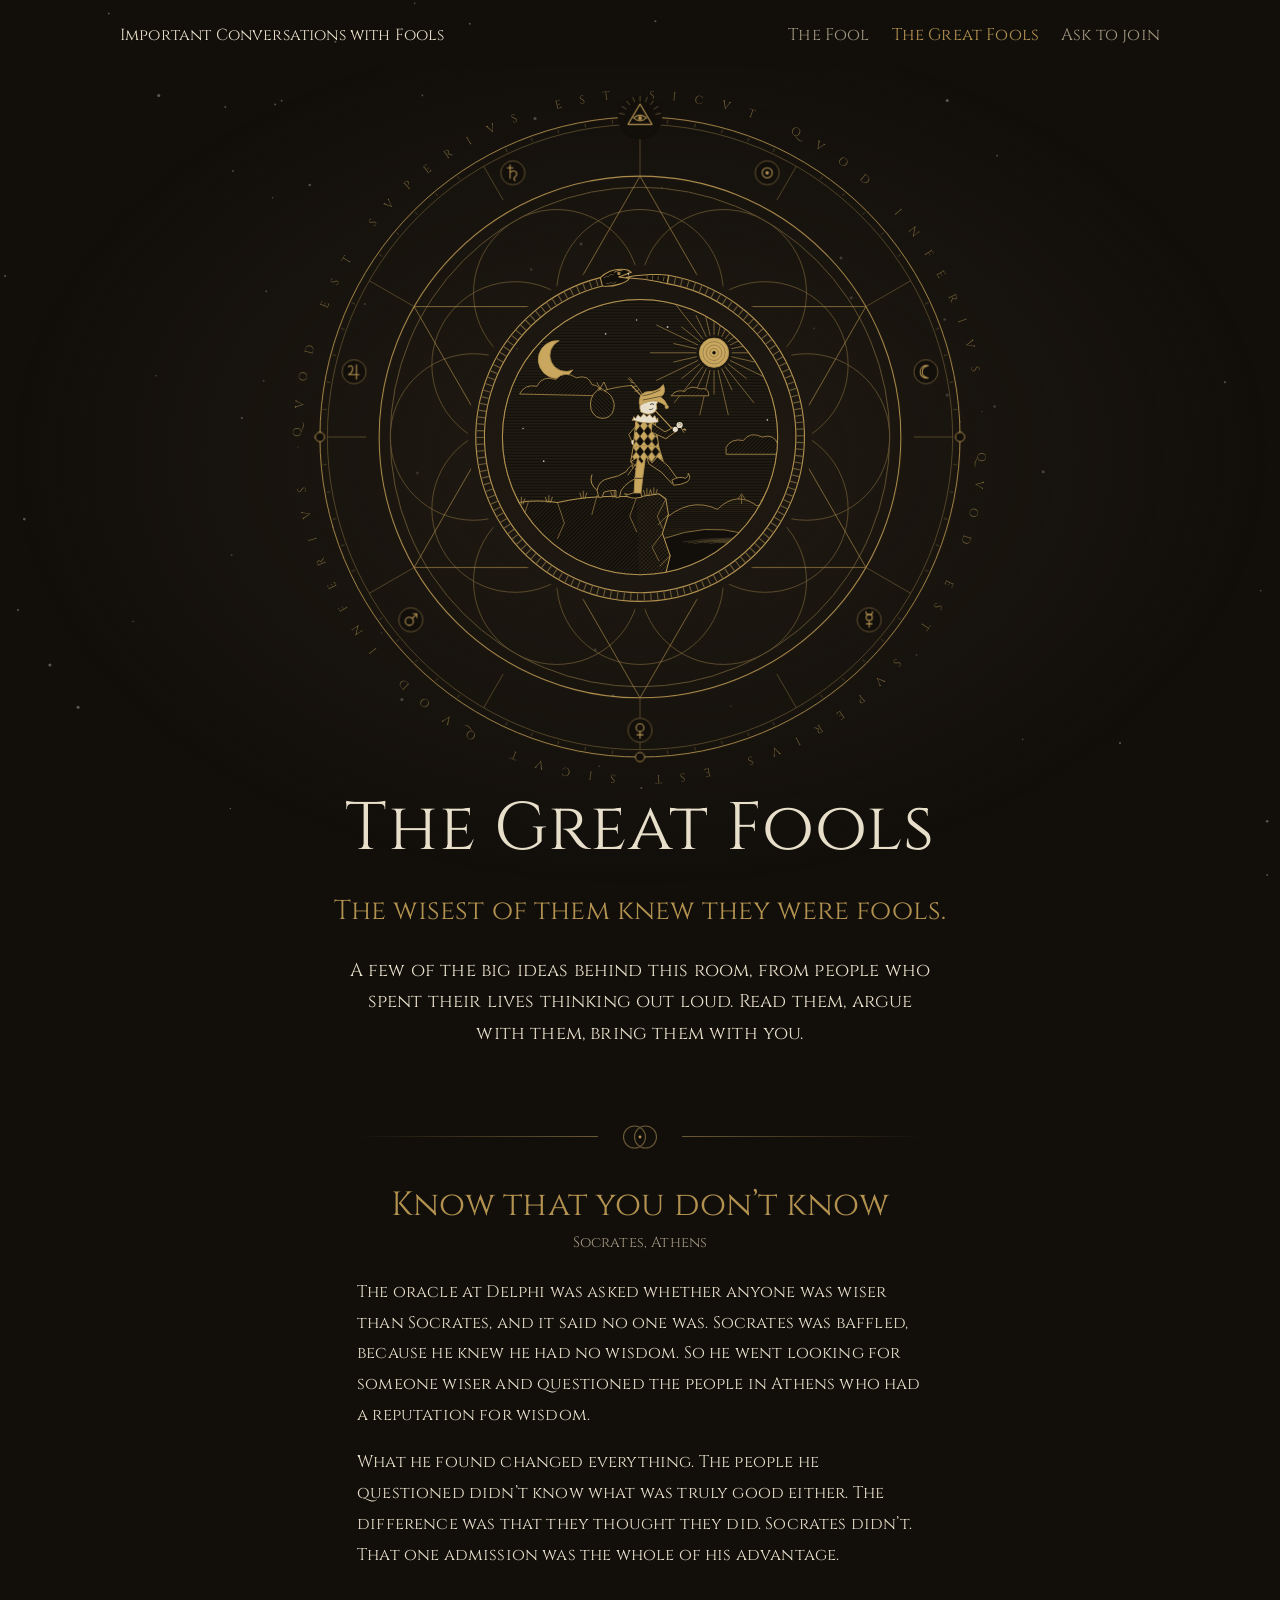
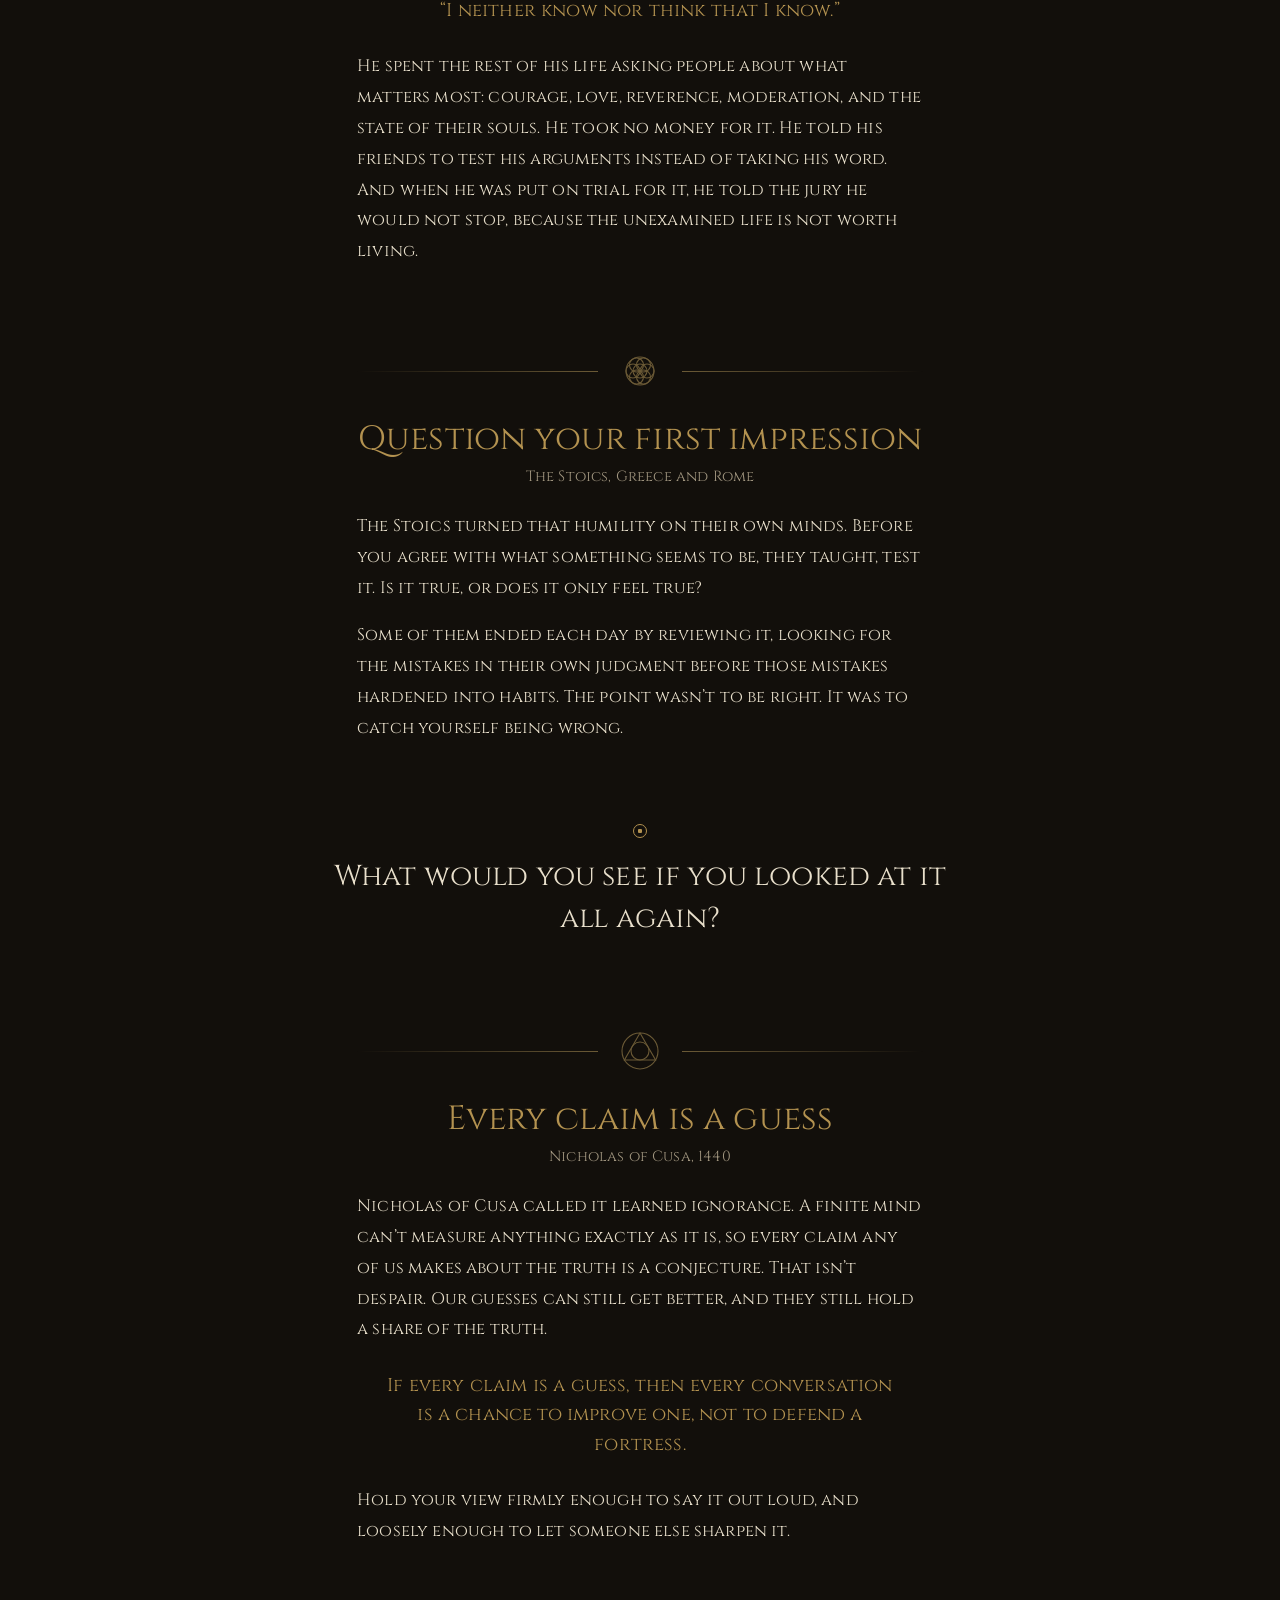
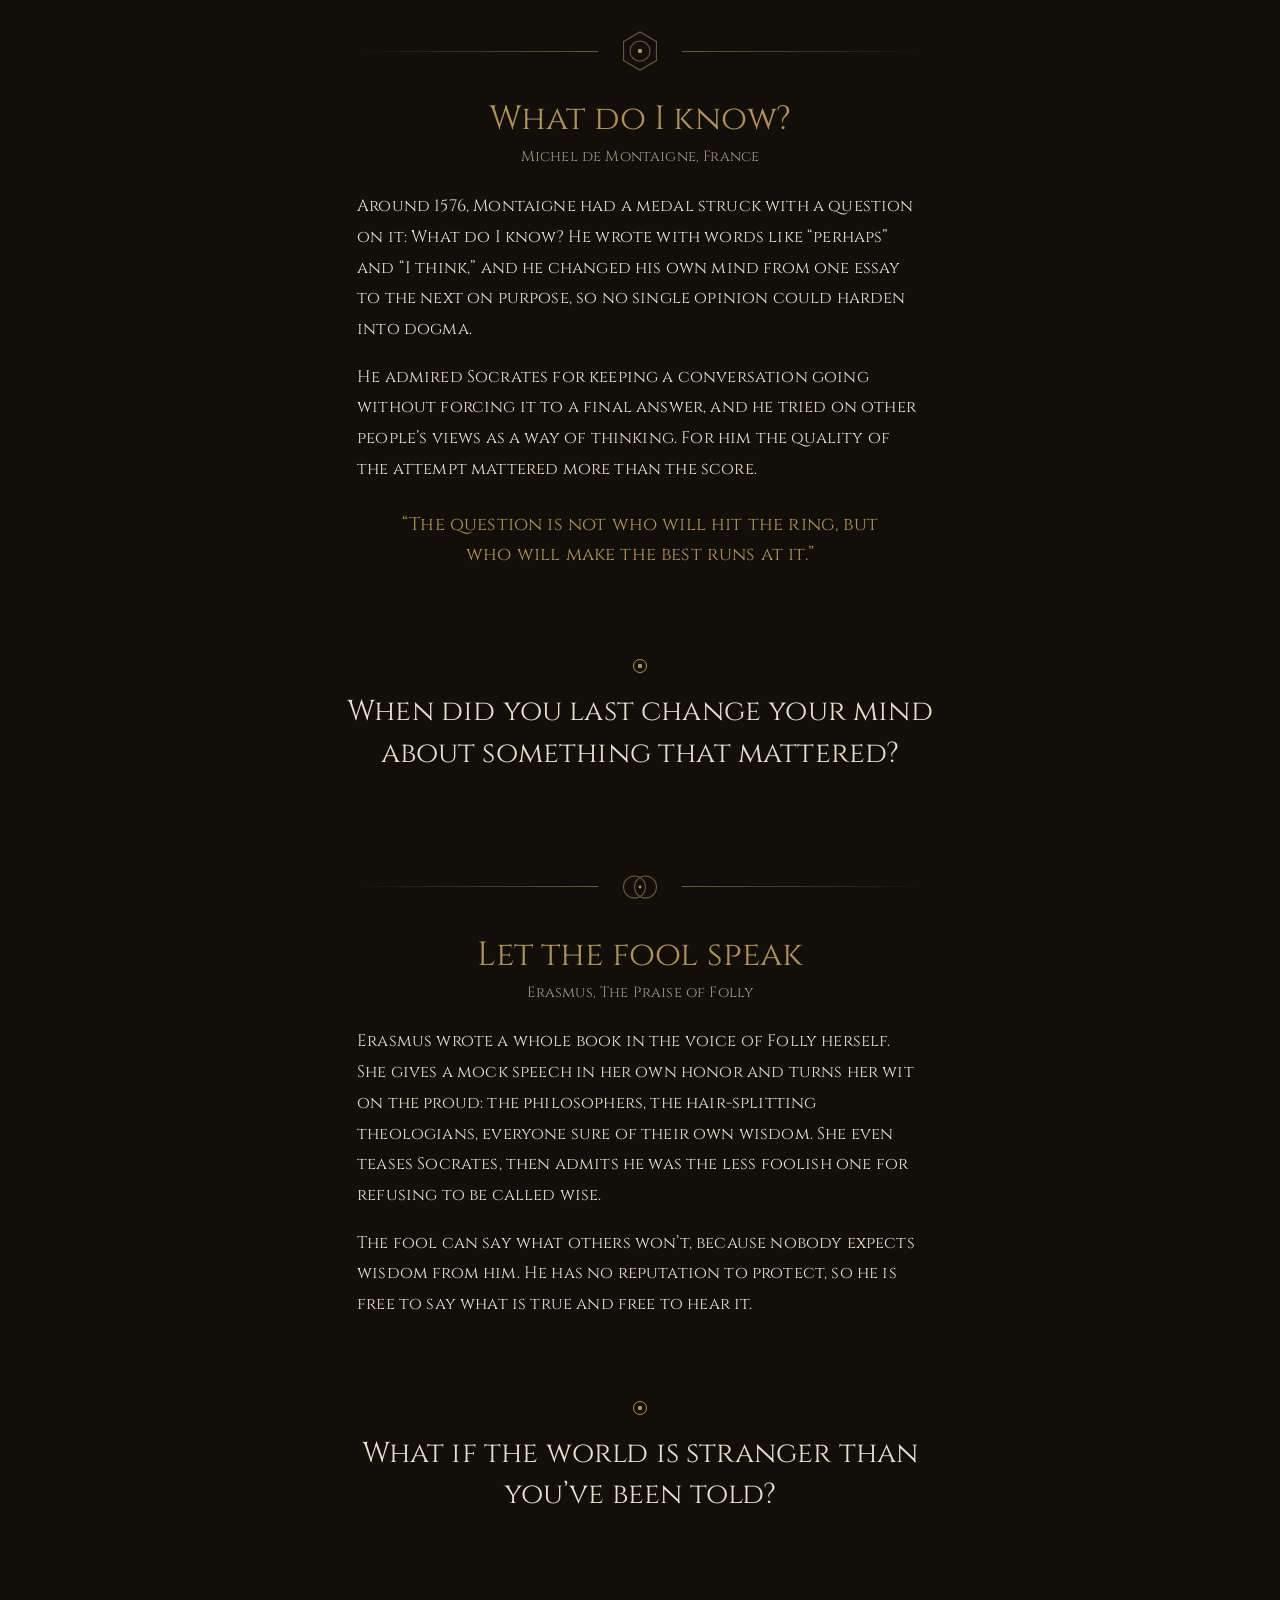
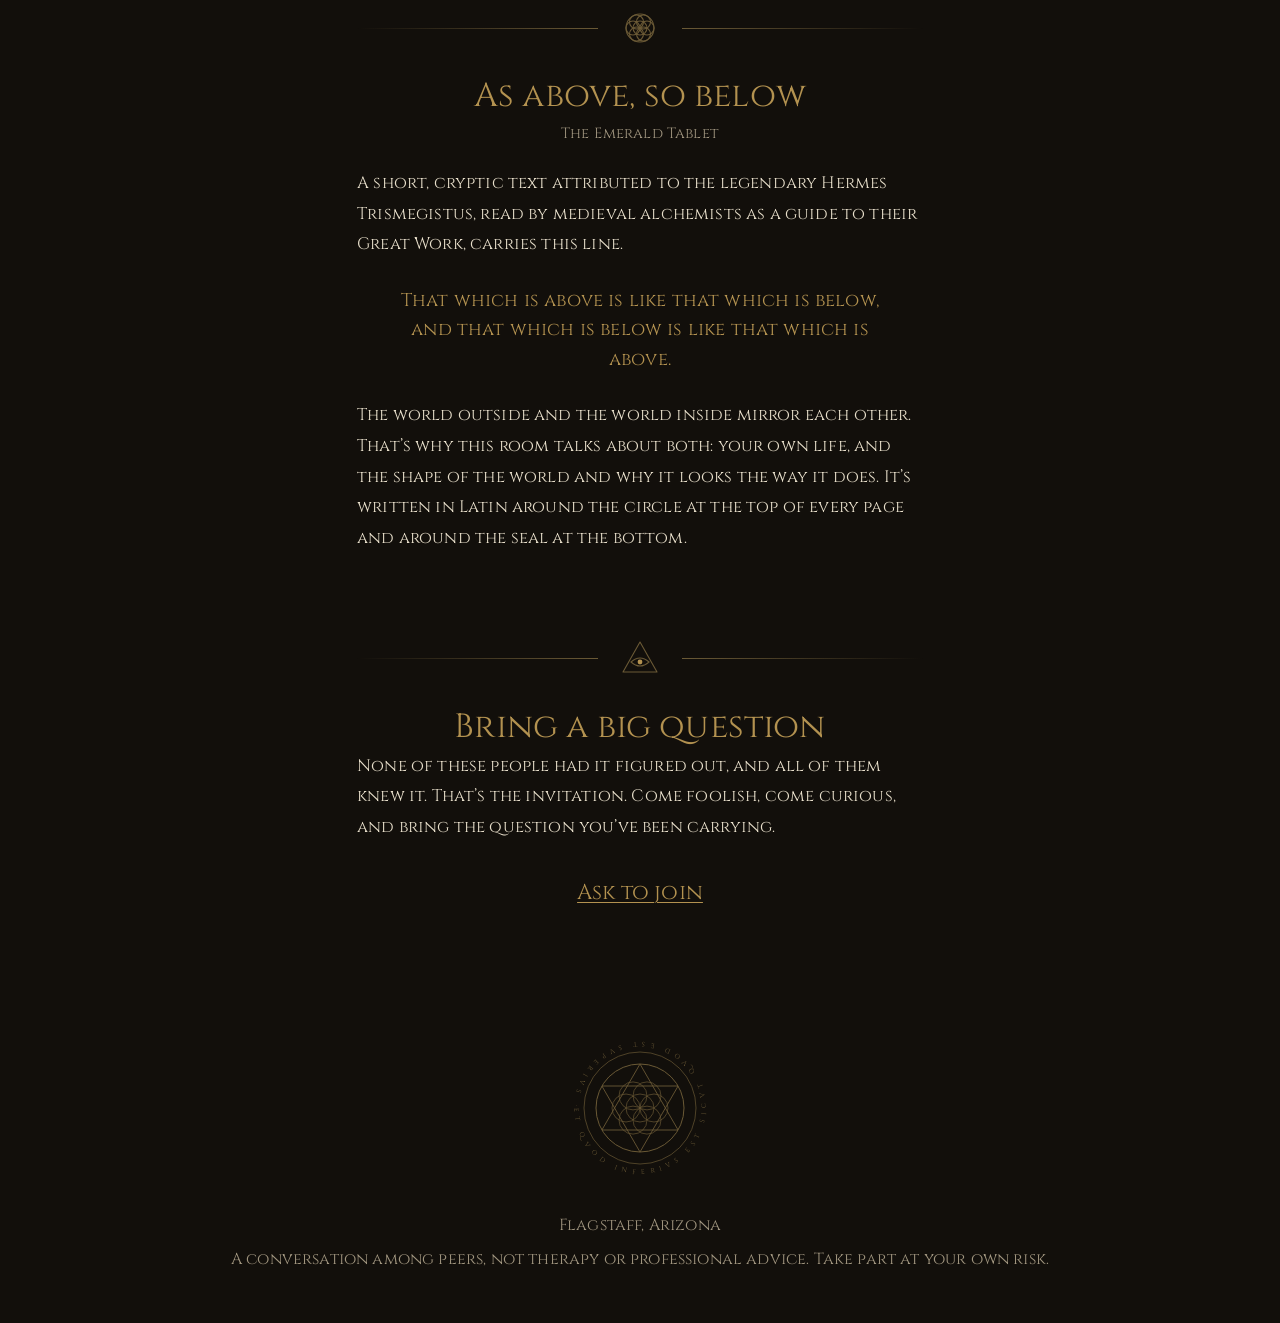
==== great-fools.html @ 3ac061b6 "Turn the ouroboros head-first and redraw the head The serpent rotates clockwise but was drawn with i" ====
<!doctype html>
<html lang="en">
<head>
<meta charset="utf-8">
<meta name="viewport" content="width=device-width, initial-scale=1">
<title>The Great Fools | Important Conversations with Fools</title>
<meta name="description" content="Big ideas from the great fools of history: Socrates, the Stoics, Nicholas of Cusa, Montaigne, Erasmus and the Emerald Tablet.">
<link rel="icon" href="data:image/svg+xml,%3Csvg xmlns='http://www.w3.org/2000/svg' viewBox='0 0 32 32'%3E%3Crect width='32' height='32' fill='%23120F0B'/%3E%3Ccircle cx='16' cy='16' r='11' fill='none' stroke='%23B39250' stroke-width='2'/%3E%3Ccircle cx='16' cy='16' r='2.6' fill='%23B39250'/%3E%3C/svg%3E">

<style>
@font-face{font-family:Cinzel;src:url(fonts/cinzel-400.woff2) format("woff2");font-weight:400;font-display:swap}
@font-face{font-family:Cinzel;src:url(fonts/cinzel-600.woff2) format("woff2");font-weight:600;font-display:swap}
@font-face{font-family:Cinzel;src:url(fonts/cinzel-700.woff2) format("woff2");font-weight:700;font-display:swap}
:root{--ink:#120F0B;--ink-2:#1B1712;--gold:#B39250;--gold-dim:#6B5A36;--bone:#E8DFCB;--ash:#A0957F}
*{box-sizing:border-box}
html{background:var(--ink)}
body{margin:0;background:var(--ink);color:var(--bone);font-family:Cinzel,Georgia,serif;font-size:1.04rem;line-height:1.85;letter-spacing:.01em}
.sky{position:fixed;inset:0;width:100%;height:100%;z-index:0;pointer-events:none}
.site,main,footer{position:relative;z-index:1}
a{color:var(--gold);text-underline-offset:3px;text-decoration-thickness:1px}
a:hover{color:var(--bone)}
:focus-visible{outline:2px solid var(--gold);outline-offset:3px}
.wrap{max-width:1080px;margin:0 auto;padding:0 20px}
.site .wrap{display:flex;justify-content:space-between;align-items:baseline;flex-wrap:wrap;gap:6px 24px;padding-top:20px;padding-bottom:16px}
.brand{font-family:Cinzel,Georgia,serif;font-size:1rem;color:var(--bone);text-decoration:none}
nav{display:flex;flex-wrap:wrap;gap:4px 22px}
nav a{white-space:nowrap;margin-left:0;color:var(--ash);text-decoration:none;font-size:1.05rem}
nav a:first-child{margin-left:0}
.mail{text-align:center;margin:1.2em 0}
.muse{font-size:clamp(1.25rem,3.2vw,1.8rem);line-height:1.45;color:var(--bone);text-align:center;max-width:22em;margin:24px auto 64px;padding:0 8px}
.muse::before{content:"";display:block;width:12px;height:12px;margin:0 auto 18px;border:1px solid var(--gold);border-radius:50%;background:radial-gradient(circle,var(--gold) 0 2px,transparent 2.5px)}
section .muse{margin:8px auto 28px;font-size:clamp(1.15rem,2.8vw,1.5rem)}
.mail-link{font-size:clamp(1.2rem,3.4vw,1.6rem);color:var(--gold);word-break:break-all}
.note{color:var(--ash);font-size:.95rem;text-align:center}
.idea h2{margin-bottom:.15em}
.idea .who{text-align:center;color:var(--ash);font-size:.92rem;margin:0 0 1.4em}
.big{font-size:1.15rem;color:var(--gold);text-align:center;margin:1.4em auto;max-width:28em;line-height:1.6}
nav a:hover,nav a[aria-current]{color:var(--gold)}
h1,h2{font-family:Cinzel,Georgia,serif;font-weight:400;margin:0}
h1{font-size:clamp(2.1rem,5.4vw,4.2rem);line-height:1.08;letter-spacing:.01em;margin:0 auto .3em;max-width:13em}
.motto{font-size:clamp(1.25rem,2.6vw,1.7rem);color:var(--gold);margin:0 auto .7em}
h2{font-size:clamp(1.5rem,3.4vw,2.1rem);line-height:1.1;color:var(--gold);margin-bottom:.7em;text-align:center}
p{margin:0 0 1em}
.hero{text-align:center;padding:0 0 40px;background:radial-gradient(ellipse 70% 60% at 50% 38%,#211b13 0,rgba(18,15,11,0) 70%)}
.geo{display:block;width:min(100%,740px);height:auto;margin:0 auto -14px}
.lede{font-size:1.15rem;line-height:1.7;max-width:32em;margin:0 auto}
.geo .g{stroke-dasharray:1;stroke-dashoffset:1;animation:draw 1.8s cubic-bezier(.3,.1,.2,1) var(--d,0s) forwards}
.geo .seal,.geo .late{opacity:0;animation:appear 1.4s ease-out 1.7s forwards}
@keyframes draw{to{stroke-dashoffset:0}}
@keyframes appear{to{opacity:1}}
@keyframes spin{to{transform:rotate(360deg)}}
@keyframes tw{0%{opacity:.15}100%{opacity:.9}}
@keyframes breathe{0%,100%{opacity:.55}50%{opacity:1}}
.spin,.spin-r,.spin-t{transform-box:view-box;transform-origin:400px 400px}
.spin{animation:spin 240s linear infinite}
.spin-r{animation:spin 180s linear infinite reverse}
.spin-t{animation:spin 420s linear infinite reverse}
.upright{transform-box:fill-box;transform-origin:center;animation:spin 240s linear infinite reverse}
.serpent{transform-box:view-box;transform-origin:200px 200px;animation:spin 110s linear infinite}
.rays{transform-box:view-box;transform-origin:278px 108px;animation:spin 60s linear infinite}
.tw{animation:tw var(--t,5s) ease-in-out var(--d,0s) infinite alternate}
.eye{animation:breathe 7s ease-in-out infinite}
.inscr{font-family:Cinzel,Georgia,serif;letter-spacing:.08em}
.col{max-width:34em;margin:0 auto}
section.part{padding:24px 0 40px}
.mark{display:flex;align-items:center;gap:18px;margin:0 0 26px;color:var(--gold-dim)}
.mark::before{content:"";flex:1;height:1px;background:linear-gradient(90deg,rgba(107,90,54,0),var(--gold-dim))}
.mark::after{content:"";flex:1;height:1px;background:linear-gradient(90deg,var(--gold-dim),rgba(107,90,54,0))}
.mark svg{width:48px;height:48px;flex:none;animation:spin 90s linear infinite}
.mark.r svg{animation-direction:reverse}
.mark.still svg{animation:none}
.facts{margin:0;padding:0;list-style:none}
.facts li{padding:14px 0;border-top:1px solid var(--ink-2)}
.facts li:first-child{border-top:0;padding-top:0}
form{display:grid;gap:22px;margin-top:8px}
label{display:block;color:var(--ash);font-size:1.05rem;margin-bottom:6px}
input,textarea{width:100%;background:var(--ink-2);color:var(--bone);border:1px solid var(--gold-dim);border-radius:2px;padding:12px 14px;font:inherit;font-size:1.1rem}
input:focus,textarea:focus{border-color:var(--gold)}
textarea{min-height:170px;resize:vertical}
button{justify-self:start;background:var(--gold);color:var(--ink);border:0;border-radius:2px;padding:13px 28px;font-family:Cinzel,Georgia,serif;font-size:1.1rem;font-weight:600;cursor:pointer}
button:hover{background:var(--bone)}
button[disabled]{opacity:.6;cursor:wait}
.status{min-height:1.6em;color:var(--ash);margin:0}
.status.ok{color:var(--gold)}
.hp{position:absolute;left:-9999px}
.cta{font-family:Cinzel,Georgia,serif;font-size:1.35rem;text-align:center;margin-top:1.4em}
footer{margin-top:40px;color:var(--ash);font-size:1rem;text-align:center}
footer .below{display:block;width:170px;height:170px;margin:0 auto 18px;color:var(--gold-dim)}
footer .below .spin-t,footer .below .spin{transform-origin:85px 85px}
footer .wrap{padding-top:8px;padding-bottom:44px}
footer p{margin:0 0 .3em}
@media (max-width:640px){nav{gap:2px 16px}.lede{font-size:1.05rem}body{font-size:.98rem}}
@media (prefers-reduced-motion:reduce){
  .geo .g{animation:none;stroke-dashoffset:0}
  .geo .seal,.geo .late{animation:none;opacity:1}
  .spin,.spin-r,.spin-t,.upright,.serpent,.rays,.tw,.eye,.mark svg{animation:none}
}
</style>
</head>
<body>
<svg class="sky" viewBox="0 0 1000 1000" preserveAspectRatio="xMidYMid slice" aria-hidden="true"><g fill="#E8DFCB" opacity=".35"><circle class="tw" style="--d:0.4s;--t:5.7s" cx="324" cy="151" r="0.6"/><circle class="tw" style="--d:1.3s;--t:3.4s" cx="366" cy="58" r="1.2"/><circle class="tw" style="--d:2.5s;--t:7.1s" cx="418" cy="241" r="1.2"/><circle class="tw" style="--d:5.7s;--t:5.9s" cx="124" cy="223" r="1.2"/><circle class="tw" style="--d:3.3s;--t:3.7s" cx="397" cy="976" r="0.6"/><circle class="tw" style="--d:1.9s;--t:7.1s" cx="419" cy="541" r="1.2"/><circle class="tw" style="--d:2.2s;--t:5.7s" cx="181" cy="582" r="0.7"/><circle class="tw" style="--d:3.0s;--t:5.7s" cx="63" cy="60" r="0.7"/><circle class="tw" style="--d:2.2s;--t:4.2s" cx="777" cy="466" r="1"/><circle class="tw" style="--d:3.4s;--t:5.6s" cx="180" cy="780" r="0.6"/><circle class="tw" style="--d:3.7s;--t:3.4s" cx="875" cy="729" r="0.8"/><circle class="tw" style="--d:0.9s;--t:5.4s" cx="512" cy="165" r="0.8"/><circle class="tw" style="--d:3.4s;--t:7.4s" cx="39" cy="668" r="1.2"/><circle class="tw" style="--d:3.0s;--t:7.0s" cx="314" cy="695" r="1.2"/><circle class="tw" style="--d:2.8s;--t:6.3s" cx="69" cy="94" r="0.8"/><circle class="tw" style="--d:6.0s;--t:7.1s" cx="61" cy="701" r="1.2"/><circle class="tw" style="--d:0.1s;--t:5.3s" cx="285" cy="386" r="0.8"/><circle class="tw" style="--d:1.3s;--t:4.4s" cx="168" cy="117" r="0.6"/><circle class="tw" style="--d:0.5s;--t:5.2s" cx="738" cy="398" r="1"/><circle class="tw" style="--d:5.2s;--t:4.4s" cx="549" cy="883" r="1"/><circle class="tw" style="--d:5.7s;--t:3.8s" cx="415" cy="359" r="1"/><circle class="tw" style="--d:0.1s;--t:7.2s" cx="176" cy="232" r="0.7"/><circle class="tw" style="--d:2.5s;--t:4.8s" cx="182" cy="282" r="0.7"/><circle class="tw" style="--d:5.7s;--t:6.3s" cx="566" cy="953" r="1.2"/><circle class="tw" style="--d:2.4s;--t:5.0s" cx="740" cy="457" r="1.2"/><circle class="tw" style="--d:1.1s;--t:7.9s" cx="104" cy="634" r="0.6"/><circle class="tw" style="--d:0.3s;--t:3.0s" cx="441" cy="110" r="1.2"/><circle class="tw" style="--d:3.7s;--t:3.4s" cx="151" cy="101" r="0.8"/><circle class="tw" style="--d:5.7s;--t:6.0s" cx="208" cy="376" r="0.8"/><circle class="tw" style="--d:6.0s;--t:5.3s" cx="474" cy="115" r="1"/><circle class="tw" style="--d:4.5s;--t:6.7s" cx="484" cy="86" r="0.6"/><circle class="tw" style="--d:0.1s;--t:7.8s" cx="479" cy="692" r="1.2"/><circle class="tw" style="--d:5.5s;--t:6.8s" cx="528" cy="147" r="1.2"/><circle class="tw" style="--d:4.2s;--t:4.3s" cx="298" cy="643" r="0.6"/><circle class="tw" style="--d:3.2s;--t:6.9s" cx="367" cy="167" r="0.7"/><circle class="tw" style="--d:4.8s;--t:7.1s" cx="330" cy="223" r="0.7"/><circle class="tw" style="--d:3.0s;--t:6.7s" cx="740" cy="227" r="1.2"/><circle class="tw" style="--d:1.6s;--t:6.5s" cx="990" cy="790" r="1"/><circle class="tw" style="--d:5.7s;--t:4.8s" cx="957" cy="447" r="0.8"/><circle class="tw" style="--d:2.0s;--t:5.4s" cx="220" cy="227" r="0.7"/><circle class="tw" style="--d:2.9s;--t:6.3s" cx="985" cy="610" r="0.6"/><circle class="tw" style="--d:5.5s;--t:6.9s" cx="800" cy="85" r="0.6"/><circle class="tw" style="--d:2.6s;--t:6.2s" cx="750" cy="478" r="0.7"/><circle class="tw" style="--d:2.8s;--t:6.7s" cx="87" cy="946" r="1"/><circle class="tw" style="--d:0.2s;--t:6.0s" cx="85" cy="159" r="0.7"/><circle class="tw" style="--d:5.0s;--t:7.9s" cx="465" cy="656" r="1.2"/><circle class="tw" style="--d:3.3s;--t:3.1s" cx="657" cy="350" r="1.2"/><circle class="tw" style="--d:3.2s;--t:7.7s" cx="799" cy="726" r="0.6"/><circle class="tw" style="--d:0.2s;--t:4.1s" cx="434" cy="872" r="0.7"/><circle class="tw" style="--d:1.6s;--t:5.1s" cx="501" cy="764" r="0.8"/><circle class="tw" style="--d:5.4s;--t:6.3s" cx="131" cy="910" r="0.8"/><circle class="tw" style="--d:0.8s;--t:3.8s" cx="815" cy="517" r="1.2"/><circle class="tw" style="--d:3.7s;--t:6.9s" cx="511" cy="873" r="0.7"/><circle class="tw" style="--d:4.4s;--t:5.8s" cx="150" cy="142" r="1.2"/><circle class="tw" style="--d:2.9s;--t:6.9s" cx="326" cy="518" r="1.2"/><circle class="tw" style="--d:1.7s;--t:6.9s" cx="883" cy="57" r="0.7"/><circle class="tw" style="--d:2.7s;--t:6.1s" cx="508" cy="562" r="0.6"/><circle class="tw" style="--d:2.7s;--t:5.7s" cx="506" cy="512" r="0.8"/><circle class="tw" style="--d:5.3s;--t:7.7s" cx="478" cy="942" r="1.2"/><circle class="tw" style="--d:5.0s;--t:3.7s" cx="260" cy="560" r="0.7"/><circle class="tw" style="--d:4.0s;--t:5.1s" cx="122" cy="442" r="0.6"/><circle class="tw" style="--d:5.4s;--t:3.8s" cx="213" cy="303" r="0.6"/><circle class="tw" style="--d:1.5s;--t:3.7s" cx="716" cy="660" r="0.7"/><circle class="tw" style="--d:2.4s;--t:5.4s" cx="468" cy="747" r="0.6"/><circle class="tw" style="--d:4.2s;--t:8.0s" cx="990" cy="832" r="0.7"/><circle class="tw" style="--d:1.9s;--t:6.6s" cx="404" cy="421" r="0.8"/><circle class="tw" style="--d:4.2s;--t:4.9s" cx="19" cy="554" r="1"/><circle class="tw" style="--d:0.7s;--t:7.6s" cx="517" cy="295" r="0.6"/><circle class="tw" style="--d:1.6s;--t:3.2s" cx="229" cy="876" r="0.6"/><circle class="tw" style="--d:4.9s;--t:7.2s" cx="779" cy="270" r="0.7"/><circle class="tw" style="--d:0.9s;--t:7.6s" cx="676" cy="946" r="1"/><circle class="tw" style="--d:1.7s;--t:7.0s" cx="571" cy="700" r="0.6"/><circle class="tw" style="--d:5.6s;--t:6.2s" cx="183" cy="895" r="0.8"/><circle class="tw" style="--d:0.4s;--t:7.3s" cx="802" cy="84" r="0.7"/><circle class="tw" style="--d:2.5s;--t:7.6s" cx="454" cy="339" r="1.2"/><circle class="tw" style="--d:5.6s;--t:7.8s" cx="622" cy="43" r="0.7"/><circle class="tw" style="--d:3.8s;--t:5.7s" cx="262" cy="181" r="0.8"/><circle class="tw" style="--d:1.6s;--t:7.0s" cx="206" cy="446" r="0.7"/><circle class="tw" style="--d:4.4s;--t:5.8s" cx="994" cy="37" r="0.6"/><circle class="tw" style="--d:0.6s;--t:7.1s" cx="189" cy="475" r="1"/><circle class="tw" style="--d:5.8s;--t:4.5s" cx="432" cy="495" r="1"/><circle class="tw" style="--d:5.0s;--t:6.5s" cx="215" cy="230" r="0.7"/><circle class="tw" style="--d:5.9s;--t:7.2s" cx="636" cy="405" r="0.8"/><circle class="tw" style="--d:2.6s;--t:3.3s" cx="14" cy="625" r="0.8"/><circle class="tw" style="--d:4.0s;--t:4.4s" cx="665" cy="381" r="1.2"/><circle class="tw" style="--d:1.1s;--t:4.3s" cx="242" cy="293" r="1"/><circle class="tw" style="--d:5.8s;--t:5.7s" cx="4" cy="364" r="0.8"/><circle class="tw" style="--d:1.3s;--t:3.9s" cx="244" cy="966" r="0.8"/><circle class="tw" style="--d:3.0s;--t:4.0s" cx="335" cy="84" r="0.8"/><circle class="tw" style="--d:4.9s;--t:3.7s" cx="505" cy="5" r="0.8"/></g></svg>
<header class="site"><div class="wrap">
  <a class="brand" href="index.html">Important Conversations with Fools</a>
  <nav><a href="the-fool.html">The Fool</a><a href="great-fools.html" aria-current="page">The Great Fools</a><a href="index.html#apply">Ask to join</a></nav>
</div></header>
<main>
<section class="hero"><div class="wrap">
  <svg class="geo" viewBox="0 0 800 800" role="img" aria-label="A fool at a cliff edge inside a serpent ring, at the center of a gold flower of life, hexagram and compass ringed by the seven planetary signs and an eye in a triangle">
  <defs>
    <clipPath id="bound"><circle cx="400" cy="400" r="270"/></clipPath>
    <clipPath id="inner"><circle cx="200" cy="200" r="160"/></clipPath>
    <mask id="hole"><rect width="800" height="800" fill="#fff"/><circle cx="400" cy="400" r="186" fill="#000"/></mask>
    <path id="above" d="M400 400 m-366 0 a366 366 0 1 1 732 0 a366 366 0 1 1 -732 0"/>
  </defs>
  <g mask="url(#hole)">
    <g clip-path="url(#bound)" stroke="#6B5A36" stroke-width=".9" fill="none"><circle class="g" pathLength="1" style="--d:0.00s" cx="400.0" cy="400.0" r="90"/><circle class="g" pathLength="1" style="--d:0.05s" cx="310.0" cy="400.0" r="90"/><circle class="g" pathLength="1" style="--d:0.10s" cx="355.0" cy="477.9" r="90"/><circle class="g" pathLength="1" style="--d:0.15s" cx="355.0" cy="322.1" r="90"/><circle class="g" pathLength="1" style="--d:0.20s" cx="445.0" cy="477.9" r="90"/><circle class="g" pathLength="1" style="--d:0.25s" cx="445.0" cy="322.1" r="90"/><circle class="g" pathLength="1" style="--d:0.30s" cx="490.0" cy="400.0" r="90"/><circle class="g" pathLength="1" style="--d:0.35s" cx="265.0" cy="477.9" r="90"/><circle class="g" pathLength="1" style="--d:0.40s" cx="265.0" cy="322.1" r="90"/><circle class="g" pathLength="1" style="--d:0.45s" cx="400.0" cy="555.9" r="90"/><circle class="g" pathLength="1" style="--d:0.50s" cx="400.0" cy="244.1" r="90"/><circle class="g" pathLength="1" style="--d:0.55s" cx="535.0" cy="477.9" r="90"/><circle class="g" pathLength="1" style="--d:0.60s" cx="535.0" cy="322.1" r="90"/><circle class="g" pathLength="1" style="--d:0.65s" cx="220.0" cy="400.0" r="90"/><circle class="g" pathLength="1" style="--d:0.70s" cx="310.0" cy="555.9" r="90"/><circle class="g" pathLength="1" style="--d:0.75s" cx="310.0" cy="244.1" r="90"/><circle class="g" pathLength="1" style="--d:0.80s" cx="490.0" cy="555.9" r="90"/><circle class="g" pathLength="1" style="--d:0.85s" cx="490.0" cy="244.1" r="90"/><circle class="g" pathLength="1" style="--d:0.90s" cx="580.0" cy="400.0" r="90"/></g>
    <circle class="g" pathLength="1" style="--d:0.4s" cx="400" cy="400" r="270" fill="none" stroke="#6B5A36" stroke-width="1"/><circle class="g" pathLength="1" style="--d:0.6s" cx="400" cy="400" r="282" fill="none" stroke="#B39250" stroke-width="1.1"/>
    <g class="spin-r"><path class="g" pathLength="1" style="--d:0.9s" d="M400.0 118.0 L644.2 541.0 L155.8 541.0 Z" fill="none" stroke="#B39250" stroke-width=".9" opacity=".8"/><path class="g" pathLength="1" style="--d:1.1s" d="M400.0 682.0 L155.8 259.0 L644.2 259.0 Z" fill="none" stroke="#B39250" stroke-width=".9" opacity=".8"/></g>
    <g class="spin">
      <g stroke="#6B5A36" stroke-width=".8"><line class="g" pathLength="1" style="--d:1.2s" x1="400.0" y1="118.0" x2="400.0" y2="62.0"/><line class="g" pathLength="1" style="--d:1.2s" x1="548.0" y1="143.7" x2="569.0" y2="107.3"/><line class="g" pathLength="1" style="--d:1.2s" x1="644.2" y1="259.0" x2="692.7" y2="231.0"/><line class="g" pathLength="1" style="--d:1.2s" x1="696.0" y1="400.0" x2="738.0" y2="400.0"/><line class="g" pathLength="1" style="--d:1.2s" x1="644.2" y1="541.0" x2="692.7" y2="569.0"/><line class="g" pathLength="1" style="--d:1.2s" x1="548.0" y1="656.3" x2="569.0" y2="692.7"/><line class="g" pathLength="1" style="--d:1.2s" x1="400.0" y1="682.0" x2="400.0" y2="738.0"/><line class="g" pathLength="1" style="--d:1.2s" x1="252.0" y1="656.3" x2="231.0" y2="692.7"/><line class="g" pathLength="1" style="--d:1.2s" x1="155.8" y1="541.0" x2="107.3" y2="569.0"/><line class="g" pathLength="1" style="--d:1.2s" x1="104.0" y1="400.0" x2="62.0" y2="400.0"/><line class="g" pathLength="1" style="--d:1.2s" x1="155.8" y1="259.0" x2="107.3" y2="231.0"/><line class="g" pathLength="1" style="--d:1.2s" x1="252.0" y1="143.7" x2="231.0" y2="107.3"/></g>
      <circle class="g" pathLength="1" style="--d:0.8s" cx="400" cy="400" r="338" fill="none" stroke="#6B5A36" stroke-width="0.8"/><circle class="g" pathLength="1" style="--d:1.0s" cx="400" cy="400" r="346" fill="none" stroke="#B39250" stroke-width="1"/>
      <g class="late" stroke="#6B5A36" stroke-width=".7"><line x1="429.6" y1="61.3" x2="430.0" y2="57.3"/><line x1="459.0" y1="65.2" x2="459.7" y2="61.2"/><line x1="488.0" y1="71.6" x2="489.0" y2="67.7"/><line x1="516.3" y1="80.5" x2="517.7" y2="76.7"/><line x1="543.7" y1="91.9" x2="545.4" y2="88.2"/><line x1="595.0" y1="121.5" x2="597.3" y2="118.2"/><line x1="618.5" y1="139.5" x2="621.1" y2="136.5"/><line x1="640.4" y1="159.6" x2="643.2" y2="156.8"/><line x1="660.5" y1="181.5" x2="663.5" y2="178.9"/><line x1="678.5" y1="205.0" x2="681.8" y2="202.7"/><line x1="708.1" y1="256.3" x2="711.8" y2="254.6"/><line x1="719.5" y1="283.7" x2="723.3" y2="282.3"/><line x1="728.4" y1="312.0" x2="732.3" y2="311.0"/><line x1="734.8" y1="341.0" x2="738.8" y2="340.3"/><line x1="738.7" y1="370.4" x2="742.7" y2="370.0"/><line x1="738.7" y1="429.6" x2="742.7" y2="430.0"/><line x1="734.8" y1="459.0" x2="738.8" y2="459.7"/><line x1="728.4" y1="488.0" x2="732.3" y2="489.0"/><line x1="719.5" y1="516.3" x2="723.3" y2="517.7"/><line x1="708.1" y1="543.7" x2="711.8" y2="545.4"/><line x1="678.5" y1="595.0" x2="681.8" y2="597.3"/><line x1="660.5" y1="618.5" x2="663.5" y2="621.1"/><line x1="640.4" y1="640.4" x2="643.2" y2="643.2"/><line x1="618.5" y1="660.5" x2="621.1" y2="663.5"/><line x1="595.0" y1="678.5" x2="597.3" y2="681.8"/><line x1="543.7" y1="708.1" x2="545.4" y2="711.8"/><line x1="516.3" y1="719.5" x2="517.7" y2="723.3"/><line x1="488.0" y1="728.4" x2="489.0" y2="732.3"/><line x1="459.0" y1="734.8" x2="459.7" y2="738.8"/><line x1="429.6" y1="738.7" x2="430.0" y2="742.7"/><line x1="370.4" y1="738.7" x2="370.0" y2="742.7"/><line x1="341.0" y1="734.8" x2="340.3" y2="738.8"/><line x1="312.0" y1="728.4" x2="311.0" y2="732.3"/><line x1="283.7" y1="719.5" x2="282.3" y2="723.3"/><line x1="256.3" y1="708.1" x2="254.6" y2="711.8"/><line x1="205.0" y1="678.5" x2="202.7" y2="681.8"/><line x1="181.5" y1="660.5" x2="178.9" y2="663.5"/><line x1="159.6" y1="640.4" x2="156.8" y2="643.2"/><line x1="139.5" y1="618.5" x2="136.5" y2="621.1"/><line x1="121.5" y1="595.0" x2="118.2" y2="597.3"/><line x1="91.9" y1="543.7" x2="88.2" y2="545.4"/><line x1="80.5" y1="516.3" x2="76.7" y2="517.7"/><line x1="71.6" y1="488.0" x2="67.7" y2="489.0"/><line x1="65.2" y1="459.0" x2="61.2" y2="459.7"/><line x1="61.3" y1="429.6" x2="57.3" y2="430.0"/><line x1="61.3" y1="370.4" x2="57.3" y2="370.0"/><line x1="65.2" y1="341.0" x2="61.2" y2="340.3"/><line x1="71.6" y1="312.0" x2="67.7" y2="311.0"/><line x1="80.5" y1="283.7" x2="76.7" y2="282.3"/><line x1="91.9" y1="256.3" x2="88.2" y2="254.6"/><line x1="121.5" y1="205.0" x2="118.2" y2="202.7"/><line x1="139.5" y1="181.5" x2="136.5" y2="178.9"/><line x1="159.6" y1="159.6" x2="156.8" y2="156.8"/><line x1="181.5" y1="139.5" x2="178.9" y2="136.5"/><line x1="205.0" y1="121.5" x2="202.7" y2="118.2"/><line x1="256.3" y1="91.9" x2="254.6" y2="88.2"/><line x1="283.7" y1="80.5" x2="282.3" y2="76.7"/><line x1="312.0" y1="71.6" x2="311.0" y2="67.7"/><line x1="341.0" y1="65.2" x2="340.3" y2="61.2"/><line x1="370.4" y1="61.3" x2="370.0" y2="57.3"/></g>
      <g class="late"><circle cx="746.0" cy="400.0" r="5" fill="#120F0B" stroke="#B39250"/><circle cx="400.0" cy="746.0" r="5" fill="#120F0B" stroke="#B39250"/><circle cx="54.0" cy="400.0" r="5" fill="#120F0B" stroke="#B39250"/><g transform="translate(537.5 114.4)"><g class="upright"><circle r="13" fill="#120F0B" stroke="#6B5A36"/><g fill="none" stroke="#B39250" stroke-width="1.15" stroke-linecap="round" stroke-linejoin="round" color="#B39250"><title>Sun</title><circle r="5.5"/><circle r="1.3" fill="currentColor"/></g></g></g><g transform="translate(709.1 329.5)"><g class="upright"><circle r="13" fill="#120F0B" stroke="#6B5A36"/><g fill="none" stroke="#B39250" stroke-width="1.15" stroke-linecap="round" stroke-linejoin="round" color="#B39250"><title>Moon</title><path d="M2.5 -6.5 A6.8 6.8 0 1 0 2.5 6.5 A5.2 5.2 0 1 1 2.5 -6.5 Z"/></g></g></g><g transform="translate(647.8 597.6)"><g class="upright"><circle r="13" fill="#120F0B" stroke="#6B5A36"/><g fill="none" stroke="#B39250" stroke-width="1.15" stroke-linecap="round" stroke-linejoin="round" color="#B39250"><title>Mercury</title><path d="M-3.6 -9 A3.6 3.6 0 0 0 3.6 -9"/><circle cy="-2.6" r="3.3"/><path d="M0 0.7 V8 M-3 4.4 H3"/></g></g></g><g transform="translate(400.0 717.0)"><g class="upright"><circle r="13" fill="#120F0B" stroke="#6B5A36"/><g fill="none" stroke="#B39250" stroke-width="1.15" stroke-linecap="round" stroke-linejoin="round" color="#B39250"><title>Venus</title><circle cy="-2.8" r="4.2"/><path d="M0 1.4 V8.5 M-3.2 5 H3.2"/></g></g></g><g transform="translate(152.2 597.6)"><g class="upright"><circle r="13" fill="#120F0B" stroke="#6B5A36"/><g fill="none" stroke="#B39250" stroke-width="1.15" stroke-linecap="round" stroke-linejoin="round" color="#B39250"><title>Mars</title><circle cx="-1.6" cy="1.6" r="4.4"/><path d="M1.6 -1.6 L6.5 -6.5 M2.6 -6.5 H6.5 V-2.6"/></g></g></g><g transform="translate(90.9 329.5)"><g class="upright"><circle r="13" fill="#120F0B" stroke="#6B5A36"/><g fill="none" stroke="#B39250" stroke-width="1.15" stroke-linecap="round" stroke-linejoin="round" color="#B39250"><title>Jupiter</title><path d="M-6 -5.5 Q-1.5 -8 -1.5 -3.5 Q-1.5 0.5 -6 3 H5.5 M2.6 -7.5 V8"/></g></g></g><g transform="translate(262.5 114.4)"><g class="upright"><circle r="13" fill="#120F0B" stroke="#6B5A36"/><g fill="none" stroke="#B39250" stroke-width="1.15" stroke-linecap="round" stroke-linejoin="round" color="#B39250"><title>Saturn</title><path d="M-3 -8.5 V6 M-6 -5.5 H0 M-3 -0.5 Q1 -4 3.6 -0.8 Q5.4 2.2 1.8 5 Q0.4 6.6 2.4 8.5"/></g></g></g></g>
    </g>
  </g>
  <g class="spin-t late"><text class="inscr" font-size="12.5" fill="#6B5A36"><textPath href="#above" textLength="2290" lengthAdjust="spacing">QVOD EST SVPERIVS EST SICVT QVOD INFERIVS · QVOD EST SVPERIVS EST SICVT QVOD INFERIVS · </textPath></text></g>
  <g class="late"><g class="eye">
    <circle cx="400" cy="54.0" r="24.0" fill="#120F0B"/>
    <g stroke="#6B5A36" stroke-width=".9"><line x1="383.3" y1="51.0" x2="377.3" y2="50.0"/><line x1="385.3" y1="45.5" x2="380.1" y2="42.5"/><line x1="389.1" y1="41.0" x2="385.2" y2="36.4"/><line x1="394.2" y1="38.0" x2="392.1" y2="32.4"/><line x1="400.0" y1="37.0" x2="400.0" y2="31.0"/><line x1="405.8" y1="38.0" x2="407.9" y2="32.4"/><line x1="410.9" y1="41.0" x2="414.8" y2="36.4"/><line x1="414.7" y1="45.5" x2="419.9" y2="42.5"/><line x1="416.7" y1="51.0" x2="422.7" y2="50.0"/></g>
    <path d="M400.0 40.0 L413.0 62.0 L387.0 62.0 Z" fill="#120F0B" stroke="#B39250" stroke-width="1.2" stroke-linejoin="round"/>
    <path d="M393.0 55.0 Q400 49.0 407.0 55.0 Q400 61.0 393.0 55.0 Z" fill="none" stroke="#B39250" stroke-width="1.1"/>
    <circle cx="400" cy="55.0" r="2.0" fill="#B39250"/></g></g>
  <svg class="seal" x="214" y="214" width="372" height="372" viewBox="0 0 400 400"><g class="serpent">
    <path d="M233.2 11.9 A191 191 0 1 1 153.8 14.7" fill="none" stroke="#B39250" stroke-width="1.3"/>
    <path d="M231.4 21.7 A181 181 0 1 1 156.2 24.4" fill="none" stroke="#B39250" stroke-width="1.3"/>
    <path d="M232.3 16.8 A186 186 0 1 1 155.0 19.5" fill="none" stroke="#6B5A36" stroke-width="9" stroke-dasharray="1.3 6.5"/>
    <path d="M233.2 11.8 L229.6 11.5 L226.0 11.3 L222.5 11.1 L218.9 11.0 L215.3 11.0 L211.8 11.1 L208.2 11.3 L204.7 11.5 L201.2 11.8 L197.7 12.1 L194.2 12.6 L190.7 13.1 L187.2 13.8 L183.8 14.6 L183.8 14.9 L187.3 15.1 L190.8 15.3 L194.3 15.6 L197.7 15.9 L201.1 16.2 L204.6 16.6 L208.0 17.1 L211.4 17.6 L214.8 18.2 L218.1 18.8 L221.5 19.5 L224.8 20.2 L228.1 21.0 L231.4 21.9 Z" fill="#120F0B" stroke="#B39250" stroke-width="1.2" stroke-linejoin="round"/><g stroke="#6B5A36" stroke-width="1.1"><line x1="227.1" y1="18.5" x2="227.9" y2="13.6"/><line x1="220.8" y1="17.7" x2="221.3" y2="12.7"/><line x1="214.4" y1="17.1" x2="214.8" y2="12.1"/><line x1="208.0" y1="16.7" x2="208.2" y2="11.7"/></g>
    <g transform="translate(155.0 19.5) rotate(-14)">
      <path d="M0 -5 C8 -9.5 18 -10.5 26 -8.5 C31 -7.3 35 -4.8 36.5 -2.2 L21 -0.6 L32.5 4.2 C30 6.3 26 7.4 20 7.8 C12 8.3 6 7.6 0 5 Z"
        fill="#120F0B" stroke="#B39250" stroke-width="1.25" stroke-linejoin="round"/>
      <path d="M33.6 -2.6 L32.9 0.9 L31.8 -2.4 Z" fill="#E8DFCB"/>
      <path d="M17.5 -7.2 Q22 -9.4 26.6 -6.8" fill="none" stroke="#B39250" stroke-width=".9" stroke-linecap="round"/>
      <circle cx="22.2" cy="-4.6" r="1.9" fill="#B39250"/>
      <circle cx="22.6" cy="-4.9" r=".55" fill="#120F0B"/>
      <circle cx="33" cy="-4.4" r=".6" fill="#B39250"/>
      <path d="M4 -3.6 q3 -2.2 6 0 M10 -4.4 q3 -2.2 6 0 M5 3.2 q3 2 6 0 M11 4.2 q3 2 6 0" fill="none" stroke="#6B5A36" stroke-width=".8"/>
    </g></g>
    <defs>
    <pattern id="h45" width="3.2" height="3.2" patternUnits="userSpaceOnUse" patternTransform="rotate(45)">
      <line x1="0" y1="0" x2="0" y2="3.2" stroke="#B39250" stroke-width=".55"/></pattern>
    <pattern id="h135" width="3.2" height="3.2" patternUnits="userSpaceOnUse" patternTransform="rotate(-45)">
      <line x1="0" y1="0" x2="0" y2="3.2" stroke="#B39250" stroke-width=".5"/></pattern>
    <pattern id="hz" width="6" height="3.4" patternUnits="userSpaceOnUse">
      <line x1="0" y1="1" x2="6" y2="1" stroke="#6B5A36" stroke-width=".45"/></pattern>
    <pattern id="hzf" width="6" height="2.4" patternUnits="userSpaceOnUse">
      <line x1="0" y1="1" x2="6" y2="1" stroke="#B39250" stroke-width=".5"/></pattern>
    <pattern id="harl" width="9" height="12" patternUnits="userSpaceOnUse" patternTransform="translate(2 1)">
      <rect width="9" height="12" fill="#120F0B"/>
      <path d="M4.5 0 L9 6 L4.5 12 L0 6 Z" fill="#C9A75E"/></pattern>
    <clipPath id="sky"><path d="M30 40 H380 V300 H30 Z"/></clipPath></defs>
    <circle cx="200" cy="200" r="160" fill="#120F0B" stroke="#6B5A36" stroke-width=".8"/>
    <g clip-path="url(#inner)">
      <rect x="30" y="30" width="350" height="280" fill="url(#hz)" opacity=".7"/>
      <g fill="#E8DFCB" opacity=".8"><circle class="tw" style="--d:0s;--t:4s" cx="160" cy="80" r="1"/><circle class="tw" style="--d:1.4s;--t:5s" cx="196" cy="64" r="0.9"/><circle class="tw" style="--d:2.2s;--t:6s" cx="232" cy="72" r="1.1"/><circle class="tw" style="--d:0.5s;--t:4.5s" cx="348" cy="180" r="1"/><circle class="tw" style="--d:1.8s;--t:5.5s" cx="64" cy="190" r="0.9"/><circle class="tw" style="--d:2.8s;--t:4s" cx="88" cy="228" r="1"/></g>
      <path d="M106 88 A22 22 0 1 0 122 122 A16 16 0 1 1 106 88 Z" fill="#C9A75E" stroke="#B39250" stroke-width=".9"/>
      <g class="rays" stroke="#B39250" stroke-width=".7" stroke-linecap="round"><line x1="307.0" y1="102.0" x2="360.0" y2="102.0"/><line x1="306.5" y1="106.7" x2="332.8" y2="112.7"/><line x1="304.9" y1="111.1" x2="352.7" y2="134.1"/><line x1="302.4" y1="115.1" x2="323.5" y2="131.9"/><line x1="299.1" y1="118.4" x2="332.1" y2="159.9"/><line x1="295.1" y1="120.9" x2="306.8" y2="145.2"/><line x1="290.7" y1="122.5" x2="302.5" y2="174.1"/><line x1="286.0" y1="123.0" x2="286.0" y2="150.0"/><line x1="281.3" y1="122.5" x2="269.5" y2="174.1"/><line x1="276.9" y1="120.9" x2="265.2" y2="145.2"/><line x1="272.9" y1="118.4" x2="239.9" y2="159.9"/><line x1="269.6" y1="115.1" x2="248.5" y2="131.9"/><line x1="267.1" y1="111.1" x2="219.3" y2="134.1"/><line x1="265.5" y1="106.7" x2="239.2" y2="112.7"/><line x1="265.0" y1="102.0" x2="212.0" y2="102.0"/><line x1="265.5" y1="97.3" x2="239.2" y2="91.3"/><line x1="267.1" y1="92.9" x2="219.3" y2="69.9"/><line x1="269.6" y1="88.9" x2="248.5" y2="72.1"/><line x1="272.9" y1="85.6" x2="239.9" y2="44.1"/><line x1="276.9" y1="83.1" x2="265.2" y2="58.8"/><line x1="281.3" y1="81.5" x2="269.5" y2="29.9"/><line x1="286.0" y1="81.0" x2="286.0" y2="54.0"/><line x1="290.7" y1="81.5" x2="302.5" y2="29.9"/><line x1="295.1" y1="83.1" x2="306.8" y2="58.8"/><line x1="299.1" y1="85.6" x2="332.1" y2="44.1"/><line x1="302.4" y1="88.9" x2="323.5" y2="72.1"/><line x1="304.9" y1="92.9" x2="352.7" y2="69.9"/><line x1="306.5" y1="97.3" x2="332.8" y2="91.3"/></g>
    <circle cx="286" cy="102" r="17" fill="#C9A75E" stroke="#B39250" stroke-width="1.1"/><circle cx="286" cy="102" r="5" fill="none" stroke="#120F0B" stroke-width=".5" opacity=".55"/><circle cx="286" cy="102" r="9" fill="none" stroke="#120F0B" stroke-width=".5" opacity=".55"/><circle cx="286" cy="102" r="13" fill="none" stroke="#120F0B" stroke-width=".5" opacity=".55"/>
    <circle cx="286" cy="102" r="2" fill="#120F0B"/>
      <path d="M60 150 Q66 138 80 141 Q86 128 102 133 Q112 122 126 131 Q140 127 144 139 Q156 140 152 152 Z" fill="#120F0B"/><path d="M60 150 Q66 138 80 141 Q86 128 102 133 Q112 122 126 131 Q140 127 144 139 Q156 140 152 152 Z" fill="url(#h45)" opacity=".55"/><path d="M60 150 Q66 138 80 141 Q86 128 102 133 Q112 122 126 131 Q140 127 144 139 Q156 140 152 152 Z" fill="none" stroke="#B39250" stroke-width=".9" stroke-linejoin="round"/>
      <path d="M300 212 Q306 201 320 204 Q328 193 342 200 Q356 196 360 208 Q372 210 368 220 L300 220 Z" fill="#120F0B"/><path d="M300 212 Q306 201 320 204 Q328 193 342 200 Q356 196 360 208 Q372 210 368 220 L300 220 Z" fill="url(#h45)" opacity=".55"/><path d="M300 212 Q306 201 320 204 Q328 193 342 200 Q356 196 360 208 Q372 210 368 220 L300 220 Z" fill="none" stroke="#B39250" stroke-width=".9" stroke-linejoin="round"/>
      <path d="M236 152 Q242 144 252 147 Q258 139 270 144 Q280 142 280 152 Z" fill="#120F0B"/><path d="M236 152 Q242 144 252 147 Q258 139 270 144 Q280 142 280 152 Z" fill="url(#h45)" opacity=".55"/><path d="M236 152 Q242 144 252 147 Q258 139 270 144 Q280 142 280 152 Z" fill="none" stroke="#B39250" stroke-width=".9" stroke-linejoin="round"/>
      
    <path d="M224 300 Q256 268 290 284 Q312 262 336 280 Q352 270 372 282 L372 330 L224 330 Z" fill="#120F0B"/><path d="M224 300 Q256 268 290 284 Q312 262 336 280 Q352 270 372 282 L372 330 L224 330 Z" fill="url(#hzf)" opacity=".35"/>
    <path d="M224 300 Q256 268 290 284 Q312 262 336 280 Q352 270 372 282" fill="none" stroke="#B39250" stroke-width=".9"/>
    <path d="M228 318 Q276 300 320 312 Q350 304 372 312 L372 360 L228 360 Z" fill="#120F0B"/><path d="M250 322 Q300 314 368 320.0" fill="none" stroke="#6B5A36" stroke-width=".5"/><path d="M256 323 Q300 315 368 321.2" fill="none" stroke="#6B5A36" stroke-width=".5"/><path d="M262 324 Q300 316 368 322.4" fill="none" stroke="#6B5A36" stroke-width=".5"/><path d="M268 322 Q300 317 368 323.6" fill="none" stroke="#6B5A36" stroke-width=".5"/><path d="M274 323 Q300 318 368 324.8" fill="none" stroke="#6B5A36" stroke-width=".5"/><path d="M280 324 Q300 319 368 326.0" fill="none" stroke="#6B5A36" stroke-width=".5"/><path d="M286 322 Q300 320 368 327.2" fill="none" stroke="#6B5A36" stroke-width=".5"/><path d="M292 323 Q300 321 368 328.4" fill="none" stroke="#6B5A36" stroke-width=".5"/><path d="M298 324 Q300 322 368 329.6" fill="none" stroke="#6B5A36" stroke-width=".5"/>
    <path d="M228 318 Q276 300 320 312 Q350 304 372 312" fill="none" stroke="#B39250" stroke-width=".8"/>
    <path d="M262 360 Q286 338 300 330 Q316 322 330 318" fill="none" stroke="#E8DFCB" stroke-width=".8" opacity=".6"/>
    <g stroke="#B39250" stroke-width=".7" fill="none">
      <path d="M318 278 L318 268 M314 272 L318 266 L322 272"/><path d="M344 280 L344 271 M340 275 L344 269 L348 275"/>
    </g>
      
    <path d="M28 400 L28 286 Q60 270 104 276 Q150 266 196 270 L222 266 L230 272 L233 290 L226 312 L235 338 L229 362 L239 400 Z" fill="#120F0B"/>
    <path d="M28 400 L28 286 Q60 270 104 276 Q150 266 196 270 L222 266 L230 272 L233 290 L226 312 L235 338 L229 362 L239 400 Z" fill="url(#h45)" opacity=".5"/>
    <path d="M196 270 L222 266 L230 272 L233 290 L226 312 L235 338 L229 362 L239 400 L200 400 Z" fill="url(#h135)" opacity=".45"/>
    <path d="M28 400 L28 286 Q60 270 104 276 Q150 266 196 270 L222 266 L230 272 L233 290 L226 312 L235 338 L229 362 L239 400 Z" fill="none" stroke="#B39250" stroke-width="1.2" stroke-linejoin="round"/>
    <path d="M230 272 L220 292 L226 306 M233 290 L221 302 M226 312 L214 328 L222 344 M235 338 L223 350 M196 270 L188 292 L196 310 M150 268 L144 290 M104 276 L112 300 L104 318 M70 276 L62 300" fill="none" stroke="#B39250" stroke-width=".7" stroke-linecap="round"/>
    <g stroke="#B39250" stroke-width=".8" stroke-linecap="round" fill="none"><path d="M60 278 l-2 -6 M62 278 l0 -8 M64 278 l2 -6" /><path d="M92 276 l-2 -6 M94 276 l0 -8 M96 276 l2 -6" /><path d="M132 271 l-2 -6 M134 271 l0 -8 M136 271 l2 -6" /><path d="M168 270 l-2 -6 M170 270 l0 -8 M172 270 l2 -6" /><path d="M206 268 l-2 -6 M208 268 l0 -8 M210 268 l2 -6" /><path d="M214 267 l-2 -6 M216 267 l0 -8 M218 267 l2 -6" /></g>
      
    <path d="M150 262 Q152 250 164 248 Q176 246 184 240 Q188 232 194 233 Q199 234 198 239 L203 240 L197 244 Q194 250 188 252 Q182 256 178 262 L176 270 L172 270 L172 262 Q164 262 158 264 L156 270 L152 270 Z" fill="#120F0B"/><path d="M150 262 Q152 250 164 248 Q176 246 184 240 Q188 232 194 233 Q199 234 198 239 L203 240 L197 244 Q194 250 188 252 Q182 256 178 262 L176 270 L172 270 L172 262 Q164 262 158 264 L156 270 L152 270 Z" fill="url(#h135)" opacity=".6"/>
    <path d="M150 262 Q152 250 164 248 Q176 246 184 240 Q188 232 194 233 Q199 234 198 239 L203 240 L197 244 Q194 250 188 252 Q182 256 178 262 L176 270 L172 270 L172 262 Q164 262 158 264 L156 270 L152 270 Z" fill="none" stroke="#B39250" stroke-width="1" stroke-linejoin="round"/>
    <path d="M150 262 Q140 254 144 244" fill="none" stroke="#B39250" stroke-width="1.1" stroke-linecap="round"/>
    <path d="M192 236 L190 229 L195 234" fill="#120F0B" stroke="#B39250" stroke-width=".9" stroke-linejoin="round"/>
    <circle cx="195" cy="237" r=".9" fill="#B39250"/>
    <path d="M186 244 L196 230" stroke="#B39250" stroke-width=".9" stroke-linecap="round"/>
      
    <path d="M197 224 L206 226 L203 248 L201 266 L193 266 L194 248 Z" fill="#C9A75E" stroke="#B39250" stroke-width="1"/>
    <path d="M194 248 L203 248" stroke="#120F0B" stroke-width=".8"/>
    <path d="M192 265 Q186 268 182 266 Q186 271 194 271 L202 270 L201 265 Z" fill="#120F0B" stroke="#B39250" stroke-width="1" stroke-linejoin="round"/>
    <path d="M208 223 L218 221 L233 234 L243 248 L237 254 L225 241 L210 231 Z" fill="#120F0B"/><path d="M208 223 L218 221 L233 234 L243 248 L237 254 L225 241 L210 231 Z" fill="url(#h45)" opacity=".7"/>
    <path d="M208 223 L218 221 L233 234 L243 248 L237 254 L225 241 L210 231 Z" fill="none" stroke="#B39250" stroke-width="1" stroke-linejoin="round"/>
    <path d="M237 250 Q246 245 253 248 Q257 245 256 242 Q260 247 255 252 Q247 256 239 256 Z" fill="#120F0B" stroke="#B39250" stroke-width="1" stroke-linejoin="round"/>
    <path d="M241 194 L190 140" stroke="#B39250" stroke-width="1.4" stroke-linecap="round"/>
    <path d="M150 146 Q140 154 143 168 Q148 180 160 178 Q170 175 170 162 Q168 150 158 146 Q154 140 150 146 Z" fill="#120F0B"/><path d="M150 146 Q140 154 143 168 Q148 180 160 178 Q170 175 170 162 Q168 150 158 146 Q154 140 150 146 Z" fill="url(#h135)" opacity=".7"/>
    <path d="M150 146 Q140 154 143 168 Q148 180 160 178 Q170 175 170 162 Q168 150 158 146 Q154 140 150 146 Z" fill="none" stroke="#B39250" stroke-width="1" stroke-linejoin="round"/>
    <path d="M152 146 L158 136 L162 145 M155 146 L150 137" fill="none" stroke="#B39250" stroke-width=".9" stroke-linecap="round"/>
    <path d="M158 146 Q170 142 190 140" fill="none" stroke="#B39250" stroke-width=".9"/>
    <path d="M197 185 L187 197 L191 206 L196 205 L194 199 L201 192 Z" fill="#120F0B" stroke="#B39250" stroke-width="1" stroke-linejoin="round"/>
    <circle cx="193" cy="206" r="3" fill="#E8DFCB"/>
    <path d="M195 182 Q205 177 217 180 L222 212 L227 228 L220 223 L214 230 L208 223 L202 231 L196 224 L189 229 L192 212 Z" fill="url(#harl)"/>
    <path d="M195 182 Q205 177 217 180 L222 212 L227 228 L220 223 L214 230 L208 223 L202 231 L196 224 L189 229 L192 212 Z" fill="none" stroke="#B39250" stroke-width="1.1" stroke-linejoin="round"/>
    <path d="M192 212 Q207 208 222 212" fill="none" stroke="#B39250" stroke-width="1.6"/>
    <path d="M214 184 L229 194 L238 189 L241 194 L230 202 L213 194 Z" fill="#120F0B"/><path d="M214 184 L229 194 L238 189 L241 194 L230 202 L213 194 Z" fill="url(#h45)" opacity=".7"/>
    <path d="M214 184 L229 194 L238 189 L241 194 L230 202 L213 194 Z" fill="none" stroke="#B39250" stroke-width="1" stroke-linejoin="round"/>
    <circle cx="241" cy="191" r="3" fill="#E8DFCB"/>
    <path d="M191.0,179.0 L191.4,181.1 L192.7,176.2 L194.8,178.5 L197.5,174.1 L200.7,176.9 L204.2,173.0 L207.8,176.5 L211.3,173.4 L214.5,177.6 L217.2,175.0 L219.3,179.7 L220.6,177.6 L221.0,182.5 Q206 186 191 180 Z" fill="#E8DFCB" stroke="#B39250" stroke-width=".8" stroke-linejoin="round"/>
    <path d="M201 171 Q197 161 205 157 Q213 154 218 158 L222 157 L219 162 Q221 167 217 171 Q210 176 201 171 Z" fill="#E8DFCB" stroke="#B39250" stroke-width="1" stroke-linejoin="round"/>
    <path d="M212 162 Q214 160 216 162" fill="none" stroke="#120F0B" stroke-width=".9" stroke-linecap="round"/>
    <path d="M211 168 Q213 169 215 167" fill="none" stroke="#120F0B" stroke-width=".7" stroke-linecap="round"/>
    <path d="M199 160 Q199 147 212 147 Q221 147 227 139 Q231 148 224 154 Q230 157 232 165 Q226 160 219 158 Q210 157 200 163 Z" fill="#C9A75E" stroke="#B39250" stroke-width="1" stroke-linejoin="round"/>
    <path d="M203 152 Q212 151 224 145 M203 157 Q214 155 227 152" fill="none" stroke="#120F0B" stroke-width=".6"/>
    <circle cx="231" cy="165" r="2" fill="#C9A75E" stroke="#B39250" stroke-width=".7"/>
    <path d="M203 151 Q196 138 186 132 M196 141 l-5 1 M193 137 l-4 -1 M199 145 l-5 2 M191 134 l-3 -3" fill="none" stroke="#B39250" stroke-width=".8" stroke-linecap="round"/>
    <g transform="translate(246 186)">
      <path d="M0 0 L5 9" stroke="#B39250" stroke-width=".9"/>
      <path d="M3 5 Q7 3 8 6 Q5 7 3 5 Z" fill="#B39250"/>
      <circle r="3.6" fill="#E8DFCB"/>
      <path d="M-2 -1 Q0 -3 2 -1 Q1 2 -1 1" fill="none" stroke="#6B5A36" stroke-width=".6"/>
    </g>
    </g>
    <circle cx="200" cy="200" r="160" fill="none" stroke="#B39250" stroke-width="1.2"/></svg>
</svg>
  <h1>The Great Fools</h1>
  <p class="motto">The wisest of them knew they were fools.</p>
  <p class="lede">A few of the big ideas behind this room, from people who spent their lives thinking out loud. Read them, argue with them, bring them with you.</p>
</div></section>
<div class="wrap">

<section class="part col idea">
  <div class="mark" aria-hidden="true"><svg viewBox="0 0 48 48"><circle cx="18.5" cy="24" r="11" fill="none" stroke="currentColor" stroke-width="1.1"/><circle cx="29.5" cy="24" r="11" fill="none" stroke="currentColor" stroke-width="1.1"/><circle cx="24" cy="24" r="1.4" fill="#B39250"/></svg></div>
  <h2>Know that you don’t know</h2>
  <p class="who">Socrates, Athens</p>
  <p>The oracle at Delphi was asked whether anyone was wiser than Socrates, and it said no one was. Socrates was baffled, because he knew he had no wisdom. So he went looking for someone wiser and questioned the people in Athens who had a reputation for wisdom.</p>
  <p>What he found changed everything. The people he questioned didn’t know what was truly good either. The difference was that they thought they did. Socrates didn’t. That one admission was the whole of his advantage.</p>
  <p class="big">“I neither know nor think that I know.”</p>
  <p>He spent the rest of his life asking people about what matters most: courage, love, reverence, moderation, and the state of their souls. He took no money for it. He told his friends to test his arguments instead of taking his word. And when he was put on trial for it, he told the jury he would not stop, because the unexamined life is not worth living.</p>
</section>
<section class="part col idea">
  <div class="mark r" aria-hidden="true"><svg viewBox="0 0 48 48"><circle cx="24" cy="24" r="7" fill="none" stroke="currentColor" stroke-width="1.1"/><circle cx="31.00" cy="24.00" r="7" fill="none" stroke="currentColor" stroke-width="1.1"/><circle cx="27.50" cy="30.06" r="7" fill="none" stroke="currentColor" stroke-width="1.1"/><circle cx="20.50" cy="30.06" r="7" fill="none" stroke="currentColor" stroke-width="1.1"/><circle cx="17.00" cy="24.00" r="7" fill="none" stroke="currentColor" stroke-width="1.1"/><circle cx="20.50" cy="17.94" r="7" fill="none" stroke="currentColor" stroke-width="1.1"/><circle cx="27.50" cy="17.94" r="7" fill="none" stroke="currentColor" stroke-width="1.1"/><circle cx="24" cy="24" r="14" fill="none" stroke="currentColor" stroke-width="1.1"/></svg></div>
  <h2>Question your first impression</h2>
  <p class="who">The Stoics, Greece and Rome</p>
  <p>The Stoics turned that humility on their own minds. Before you agree with what something seems to be, they taught, test it. Is it true, or does it only feel true?</p>
  <p>Some of them ended each day by reviewing it, looking for the mistakes in their own judgment before those mistakes hardened into habits. The point wasn’t to be right. It was to catch yourself being wrong.</p>
</section>
<p class="muse">What would you see if you looked at it all again?</p>
<section class="part col idea">
  <div class="mark" aria-hidden="true"><svg viewBox="0 0 48 48"><circle cx="24" cy="24" r="18" fill="none" stroke="currentColor" stroke-width="1.1"/><polygon points="24.00,6.00 39.59,33.00 8.41,33.00" fill="none" stroke="currentColor" stroke-width="1.1"/><circle cx="24" cy="24" r="9" fill="none" stroke="currentColor" stroke-width="1.1"/></svg></div>
  <h2>Every claim is a guess</h2>
  <p class="who">Nicholas of Cusa, 1440</p>
  <p>Nicholas of Cusa called it learned ignorance. A finite mind can’t measure anything exactly as it is, so every claim any of us makes about the truth is a conjecture. That isn’t despair. Our guesses can still get better, and they still hold a share of the truth.</p>
  <p class="big">If every claim is a guess, then every conversation is a chance to improve one, not to defend a fortress.</p>
  <p>Hold your view firmly enough to say it out loud, and loosely enough to let someone else sharpen it.</p>
</section>
<section class="part col idea">
  <div class="mark r" aria-hidden="true"><svg viewBox="0 0 48 48"><polygon points="40.45,33.50 24.00,43.00 7.55,33.50 7.55,14.50 24.00,5.00 40.45,14.50" fill="none" stroke="currentColor" stroke-width="1.1"/><circle cx="24" cy="24" r="10" fill="none" stroke="currentColor" stroke-width="1.1"/><circle cx="24" cy="24" r="2.2" fill="#B39250"/></svg></div>
  <h2>What do I know?</h2>
  <p class="who">Michel de Montaigne, France</p>
  <p>Around 1576, Montaigne had a medal struck with a question on it: What do I know? He wrote with words like “perhaps” and “I think,” and he changed his own mind from one essay to the next on purpose, so no single opinion could harden into dogma.</p>
  <p>He admired Socrates for keeping a conversation going without forcing it to a final answer, and he tried on other people’s views as a way of thinking. For him the quality of the attempt mattered more than the score.</p>
  <p class="big">“The question is not who will hit the ring, but who will make the best runs at it.”</p>
</section>
<p class="muse">When did you last change your mind about something that mattered?</p>
<section class="part col idea">
  <div class="mark" aria-hidden="true"><svg viewBox="0 0 48 48"><circle cx="18.5" cy="24" r="11" fill="none" stroke="currentColor" stroke-width="1.1"/><circle cx="29.5" cy="24" r="11" fill="none" stroke="currentColor" stroke-width="1.1"/><circle cx="24" cy="24" r="1.4" fill="#B39250"/></svg></div>
  <h2>Let the fool speak</h2>
  <p class="who">Erasmus, The Praise of Folly</p>
  <p>Erasmus wrote a whole book in the voice of Folly herself. She gives a mock speech in her own honor and turns her wit on the proud: the philosophers, the hair-splitting theologians, everyone sure of their own wisdom. She even teases Socrates, then admits he was the less foolish one for refusing to be called wise.</p>
  <p>The fool can say what others won’t, because nobody expects wisdom from him. He has no reputation to protect, so he is free to say what is true and free to hear it.</p>
</section>
<p class="muse">What if the world is stranger than you’ve been told?</p>
<section class="part col idea">
  <div class="mark r" aria-hidden="true"><svg viewBox="0 0 48 48"><circle cx="24" cy="24" r="7" fill="none" stroke="currentColor" stroke-width="1.1"/><circle cx="31.00" cy="24.00" r="7" fill="none" stroke="currentColor" stroke-width="1.1"/><circle cx="27.50" cy="30.06" r="7" fill="none" stroke="currentColor" stroke-width="1.1"/><circle cx="20.50" cy="30.06" r="7" fill="none" stroke="currentColor" stroke-width="1.1"/><circle cx="17.00" cy="24.00" r="7" fill="none" stroke="currentColor" stroke-width="1.1"/><circle cx="20.50" cy="17.94" r="7" fill="none" stroke="currentColor" stroke-width="1.1"/><circle cx="27.50" cy="17.94" r="7" fill="none" stroke="currentColor" stroke-width="1.1"/><circle cx="24" cy="24" r="14" fill="none" stroke="currentColor" stroke-width="1.1"/></svg></div>
  <h2>As above, so below</h2>
  <p class="who">The Emerald Tablet</p>
  <p>A short, cryptic text attributed to the legendary Hermes Trismegistus, read by medieval alchemists as a guide to their Great Work, carries this line.</p>
  <p class="big">That which is above is like that which is below, and that which is below is like that which is above.</p>
  <p>The world outside and the world inside mirror each other. That’s why this room talks about both: your own life, and the shape of the world and why it looks the way it does. It’s written in Latin around the circle at the top of every page and around the seal at the bottom.</p>
</section>
<section class="part col idea">
  <div class="mark still" aria-hidden="true"><svg viewBox="0 0 48 48"><path d="M24 7 L41 37 L7 37 Z" fill="none" stroke="currentColor" stroke-width="1.1" stroke-linejoin="round"/><path d="M15 27 Q24 19 33 27 Q24 35 15 27 Z" fill="none" stroke="currentColor" stroke-width="1.1"/><circle cx="24" cy="27" r="2.4" fill="#B39250"/></svg></div>
  <h2>Bring a big question</h2>
  <p>None of these people had it figured out, and all of them knew it. That’s the invitation. Come foolish, come curious, and bring the question you’ve been carrying.</p>
  <p class="cta"><a href="index.html#apply">Ask to join</a></p>
</section>

</div>
</main>
<footer><div class="wrap">
  <svg class="below" viewBox="0 0 170 170" aria-hidden="true"><defs><path id="belowp" d="M85 85 m-66 0 a66 66 0 1 0 132 0 a66 66 0 1 0 -132 0"/></defs><circle cx="85" cy="85" r="44" fill="none" stroke="currentColor"/><circle cx="85" cy="85" r="56" fill="none" stroke="currentColor" stroke-width=".7"/><g class="spin"><path d="M85.0 129.0 L46.9 63.0 L123.1 63.0 Z" fill="none" stroke="currentColor" stroke-width=".9"/><path d="M85.0 41.0 L123.1 107.0 L46.9 107.0 Z" fill="none" stroke="currentColor" stroke-width=".9"/></g><circle cx="71.0" cy="85.0" r="14" fill="none" stroke="currentColor" stroke-width=".7"/><circle cx="78.0" cy="97.1" r="14" fill="none" stroke="currentColor" stroke-width=".7"/><circle cx="78.0" cy="72.9" r="14" fill="none" stroke="currentColor" stroke-width=".7"/><circle cx="85.0" cy="85.0" r="14" fill="none" stroke="currentColor" stroke-width=".7"/><circle cx="92.0" cy="97.1" r="14" fill="none" stroke="currentColor" stroke-width=".7"/><circle cx="92.0" cy="72.9" r="14" fill="none" stroke="currentColor" stroke-width=".7"/><circle cx="99.0" cy="85.0" r="14" fill="none" stroke="currentColor" stroke-width=".7"/><g class="spin-t"><text class="inscr" font-size="6.6" fill="currentColor"><textPath href="#belowp" textLength="412" lengthAdjust="spacing">ET QVOD INFERIVS EST SICVT QVOD EST SVPERIVS · </textPath></text></g></svg>
  <p>Flagstaff, Arizona</p>
  <p>A conversation among peers, not therapy or professional advice. Take part at your own risk.</p>
</div></footer>
</body>
</html>
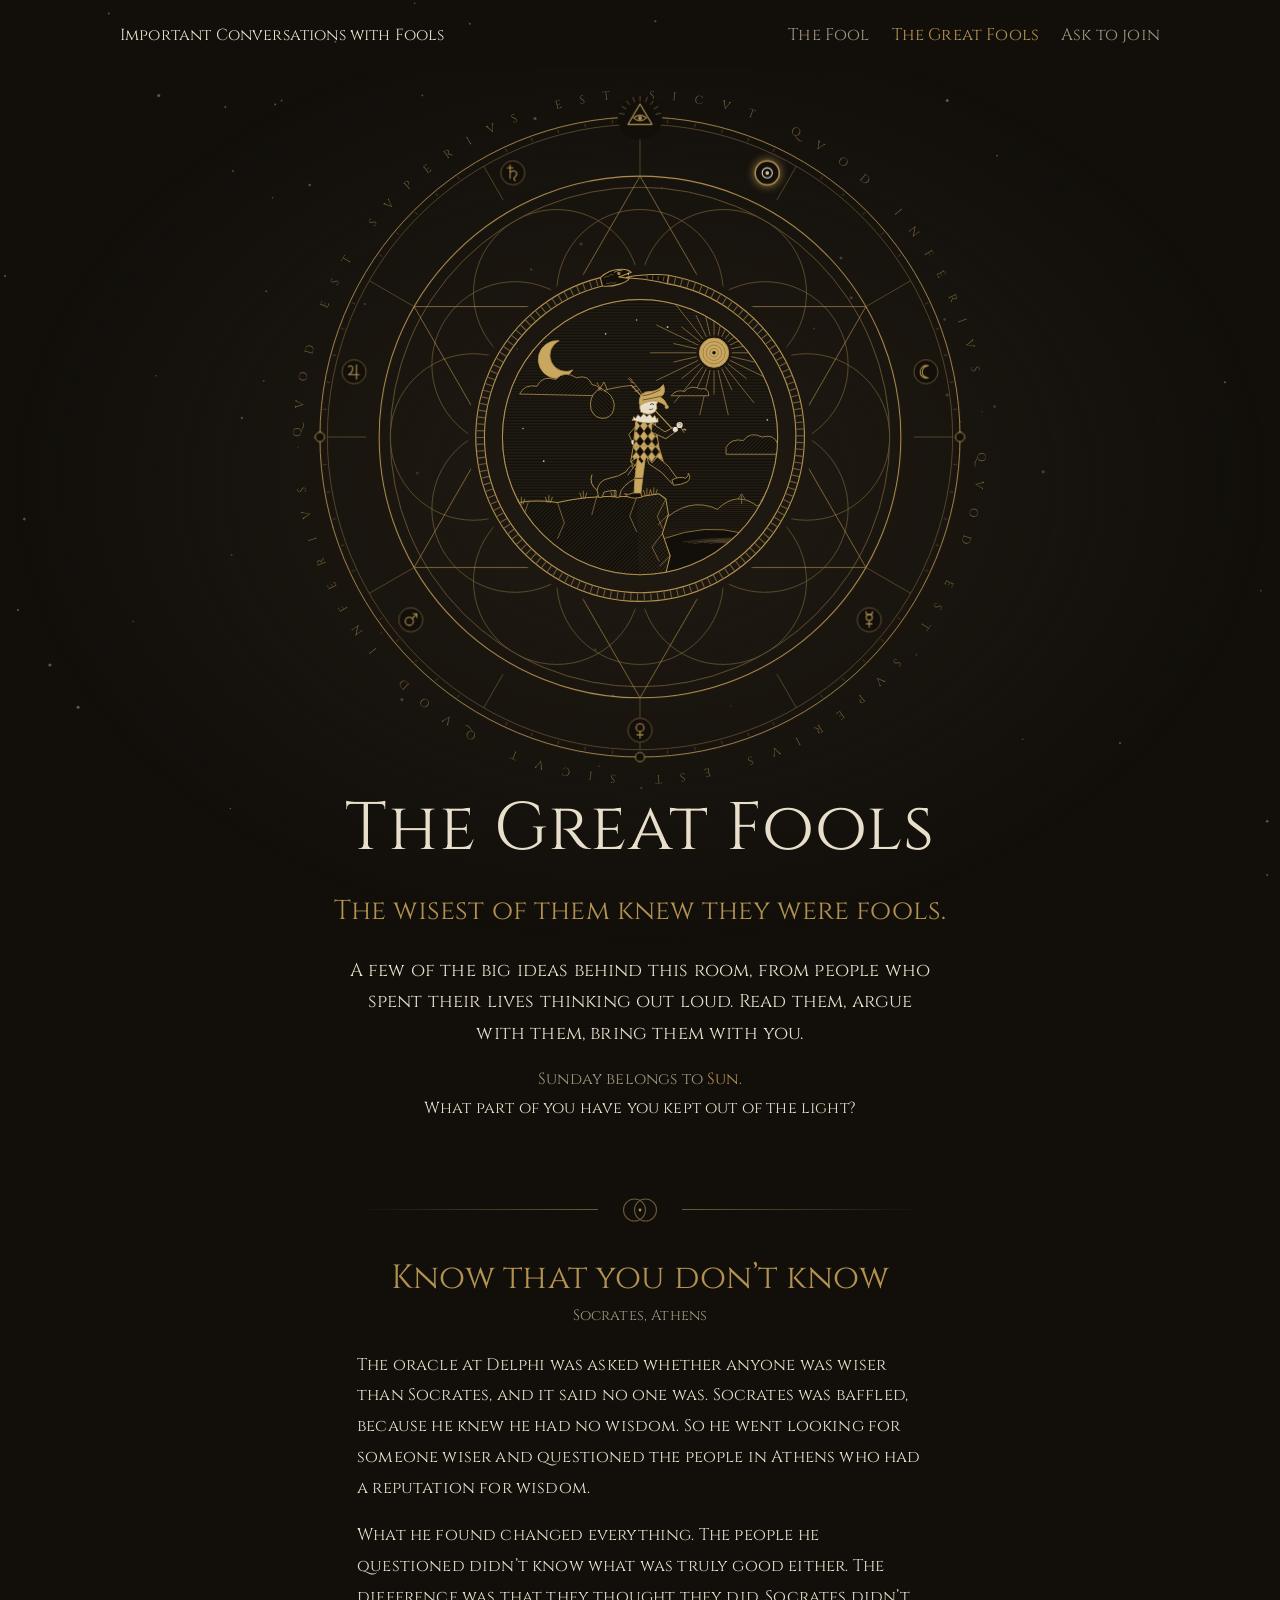
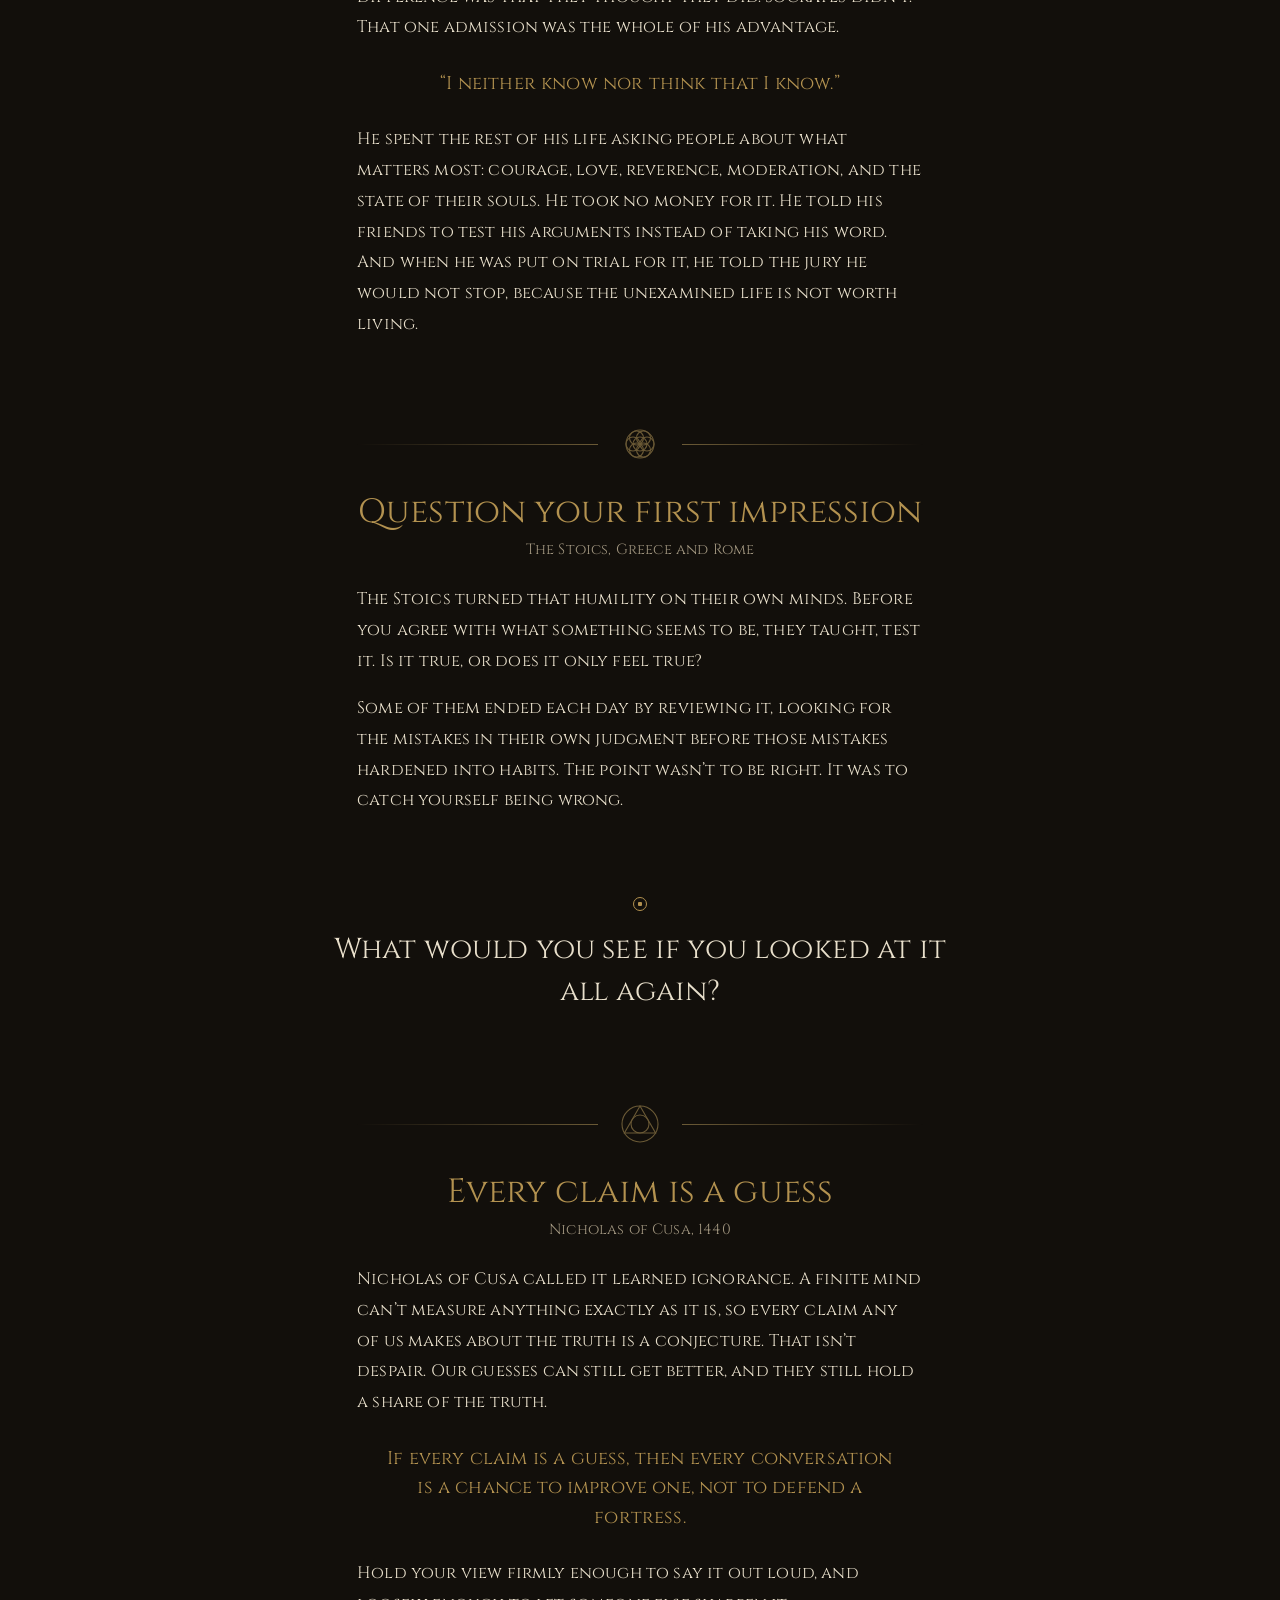
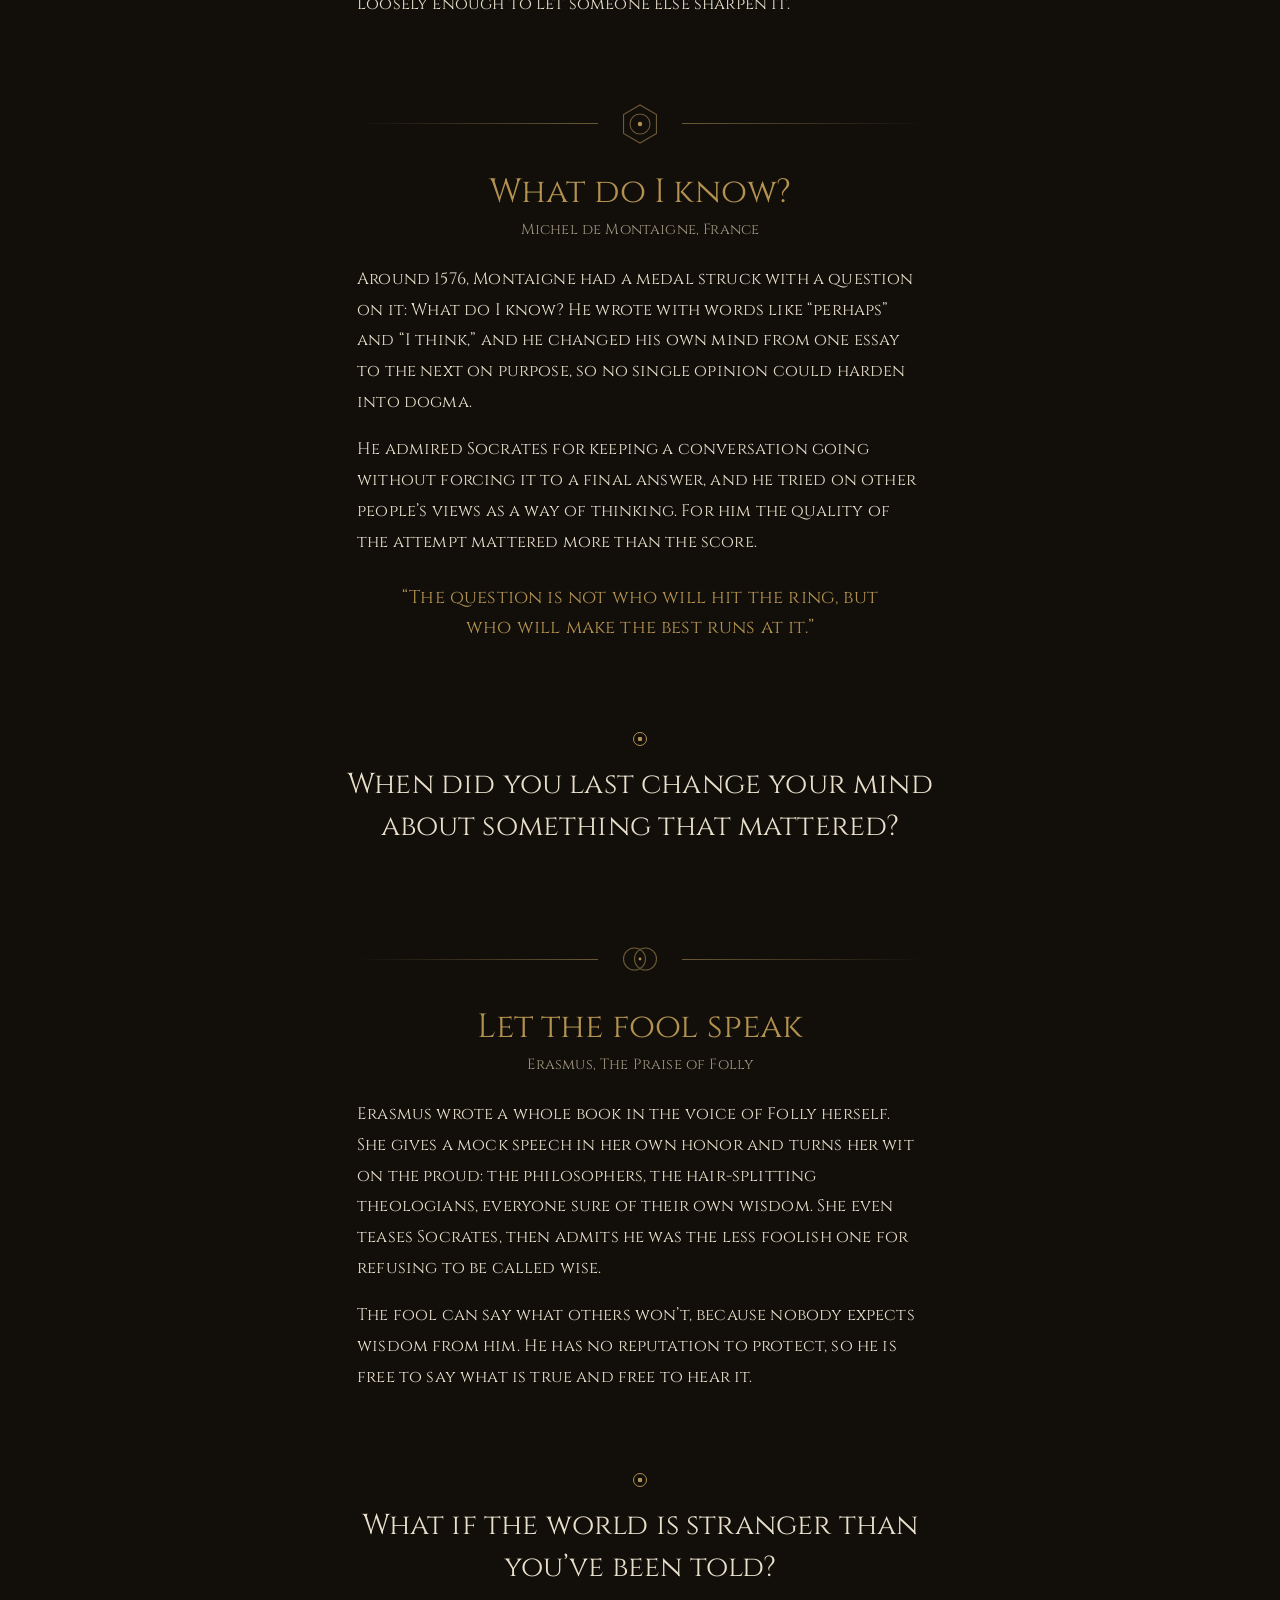
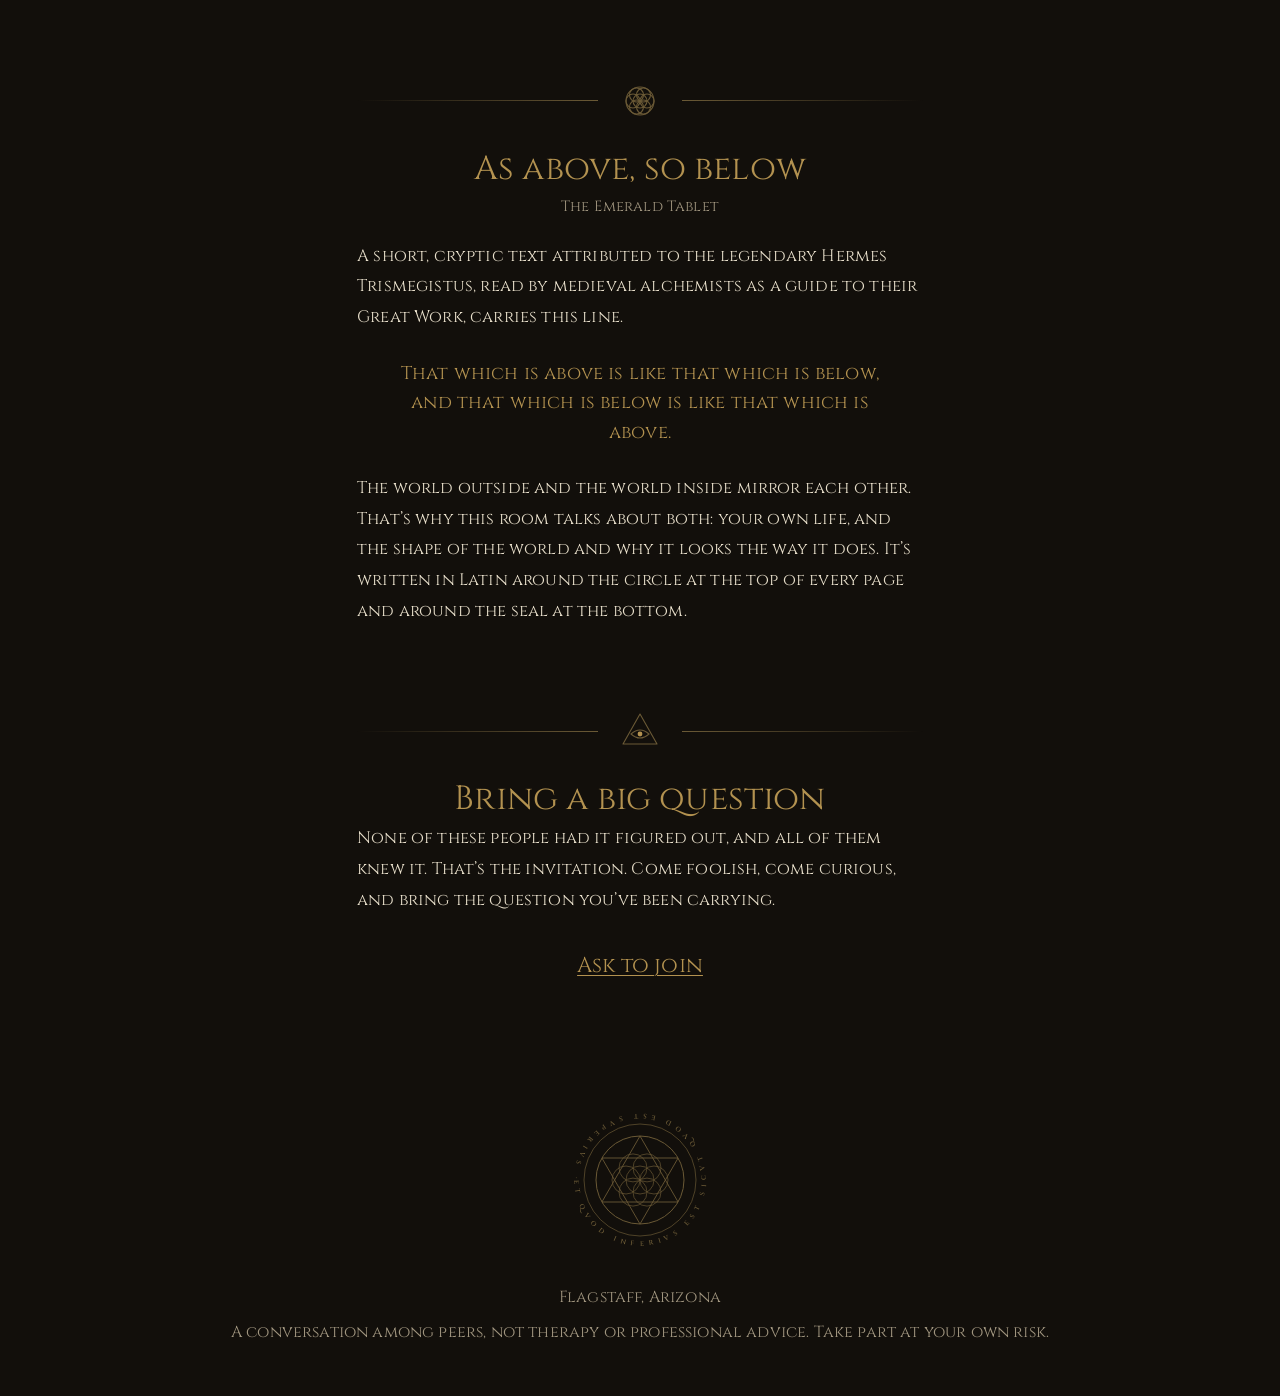
==== commit b1195bd9: "Add card draw, today's planet, burn box, why chain, page turn and scroll ring - Home: Draw a card (t" ====
--- a/great-fools.html
+++ b/great-fools.html
@@ -96,6 +96,7 @@
   .spin,.spin-r,.spin-t,.upright,.serpent,.rays,.tw,.eye,.mark svg{animation:none}
 }
 </style>
+<link rel="stylesheet" href="fools.css">
 </head>
 <body>
 <svg class="sky" viewBox="0 0 1000 1000" preserveAspectRatio="xMidYMid slice" aria-hidden="true"><g fill="#E8DFCB" opacity=".35"><circle class="tw" style="--d:0.4s;--t:5.7s" cx="324" cy="151" r="0.6"/><circle class="tw" style="--d:1.3s;--t:3.4s" cx="366" cy="58" r="1.2"/><circle class="tw" style="--d:2.5s;--t:7.1s" cx="418" cy="241" r="1.2"/><circle class="tw" style="--d:5.7s;--t:5.9s" cx="124" cy="223" r="1.2"/><circle class="tw" style="--d:3.3s;--t:3.7s" cx="397" cy="976" r="0.6"/><circle class="tw" style="--d:1.9s;--t:7.1s" cx="419" cy="541" r="1.2"/><circle class="tw" style="--d:2.2s;--t:5.7s" cx="181" cy="582" r="0.7"/><circle class="tw" style="--d:3.0s;--t:5.7s" cx="63" cy="60" r="0.7"/><circle class="tw" style="--d:2.2s;--t:4.2s" cx="777" cy="466" r="1"/><circle class="tw" style="--d:3.4s;--t:5.6s" cx="180" cy="780" r="0.6"/><circle class="tw" style="--d:3.7s;--t:3.4s" cx="875" cy="729" r="0.8"/><circle class="tw" style="--d:0.9s;--t:5.4s" cx="512" cy="165" r="0.8"/><circle class="tw" style="--d:3.4s;--t:7.4s" cx="39" cy="668" r="1.2"/><circle class="tw" style="--d:3.0s;--t:7.0s" cx="314" cy="695" r="1.2"/><circle class="tw" style="--d:2.8s;--t:6.3s" cx="69" cy="94" r="0.8"/><circle class="tw" style="--d:6.0s;--t:7.1s" cx="61" cy="701" r="1.2"/><circle class="tw" style="--d:0.1s;--t:5.3s" cx="285" cy="386" r="0.8"/><circle class="tw" style="--d:1.3s;--t:4.4s" cx="168" cy="117" r="0.6"/><circle class="tw" style="--d:0.5s;--t:5.2s" cx="738" cy="398" r="1"/><circle class="tw" style="--d:5.2s;--t:4.4s" cx="549" cy="883" r="1"/><circle class="tw" style="--d:5.7s;--t:3.8s" cx="415" cy="359" r="1"/><circle class="tw" style="--d:0.1s;--t:7.2s" cx="176" cy="232" r="0.7"/><circle class="tw" style="--d:2.5s;--t:4.8s" cx="182" cy="282" r="0.7"/><circle class="tw" style="--d:5.7s;--t:6.3s" cx="566" cy="953" r="1.2"/><circle class="tw" style="--d:2.4s;--t:5.0s" cx="740" cy="457" r="1.2"/><circle class="tw" style="--d:1.1s;--t:7.9s" cx="104" cy="634" r="0.6"/><circle class="tw" style="--d:0.3s;--t:3.0s" cx="441" cy="110" r="1.2"/><circle class="tw" style="--d:3.7s;--t:3.4s" cx="151" cy="101" r="0.8"/><circle class="tw" style="--d:5.7s;--t:6.0s" cx="208" cy="376" r="0.8"/><circle class="tw" style="--d:6.0s;--t:5.3s" cx="474" cy="115" r="1"/><circle class="tw" style="--d:4.5s;--t:6.7s" cx="484" cy="86" r="0.6"/><circle class="tw" style="--d:0.1s;--t:7.8s" cx="479" cy="692" r="1.2"/><circle class="tw" style="--d:5.5s;--t:6.8s" cx="528" cy="147" r="1.2"/><circle class="tw" style="--d:4.2s;--t:4.3s" cx="298" cy="643" r="0.6"/><circle class="tw" style="--d:3.2s;--t:6.9s" cx="367" cy="167" r="0.7"/><circle class="tw" style="--d:4.8s;--t:7.1s" cx="330" cy="223" r="0.7"/><circle class="tw" style="--d:3.0s;--t:6.7s" cx="740" cy="227" r="1.2"/><circle class="tw" style="--d:1.6s;--t:6.5s" cx="990" cy="790" r="1"/><circle class="tw" style="--d:5.7s;--t:4.8s" cx="957" cy="447" r="0.8"/><circle class="tw" style="--d:2.0s;--t:5.4s" cx="220" cy="227" r="0.7"/><circle class="tw" style="--d:2.9s;--t:6.3s" cx="985" cy="610" r="0.6"/><circle class="tw" style="--d:5.5s;--t:6.9s" cx="800" cy="85" r="0.6"/><circle class="tw" style="--d:2.6s;--t:6.2s" cx="750" cy="478" r="0.7"/><circle class="tw" style="--d:2.8s;--t:6.7s" cx="87" cy="946" r="1"/><circle class="tw" style="--d:0.2s;--t:6.0s" cx="85" cy="159" r="0.7"/><circle class="tw" style="--d:5.0s;--t:7.9s" cx="465" cy="656" r="1.2"/><circle class="tw" style="--d:3.3s;--t:3.1s" cx="657" cy="350" r="1.2"/><circle class="tw" style="--d:3.2s;--t:7.7s" cx="799" cy="726" r="0.6"/><circle class="tw" style="--d:0.2s;--t:4.1s" cx="434" cy="872" r="0.7"/><circle class="tw" style="--d:1.6s;--t:5.1s" cx="501" cy="764" r="0.8"/><circle class="tw" style="--d:5.4s;--t:6.3s" cx="131" cy="910" r="0.8"/><circle class="tw" style="--d:0.8s;--t:3.8s" cx="815" cy="517" r="1.2"/><circle class="tw" style="--d:3.7s;--t:6.9s" cx="511" cy="873" r="0.7"/><circle class="tw" style="--d:4.4s;--t:5.8s" cx="150" cy="142" r="1.2"/><circle class="tw" style="--d:2.9s;--t:6.9s" cx="326" cy="518" r="1.2"/><circle class="tw" style="--d:1.7s;--t:6.9s" cx="883" cy="57" r="0.7"/><circle class="tw" style="--d:2.7s;--t:6.1s" cx="508" cy="562" r="0.6"/><circle class="tw" style="--d:2.7s;--t:5.7s" cx="506" cy="512" r="0.8"/><circle class="tw" style="--d:5.3s;--t:7.7s" cx="478" cy="942" r="1.2"/><circle class="tw" style="--d:5.0s;--t:3.7s" cx="260" cy="560" r="0.7"/><circle class="tw" style="--d:4.0s;--t:5.1s" cx="122" cy="442" r="0.6"/><circle class="tw" style="--d:5.4s;--t:3.8s" cx="213" cy="303" r="0.6"/><circle class="tw" style="--d:1.5s;--t:3.7s" cx="716" cy="660" r="0.7"/><circle class="tw" style="--d:2.4s;--t:5.4s" cx="468" cy="747" r="0.6"/><circle class="tw" style="--d:4.2s;--t:8.0s" cx="990" cy="832" r="0.7"/><circle class="tw" style="--d:1.9s;--t:6.6s" cx="404" cy="421" r="0.8"/><circle class="tw" style="--d:4.2s;--t:4.9s" cx="19" cy="554" r="1"/><circle class="tw" style="--d:0.7s;--t:7.6s" cx="517" cy="295" r="0.6"/><circle class="tw" style="--d:1.6s;--t:3.2s" cx="229" cy="876" r="0.6"/><circle class="tw" style="--d:4.9s;--t:7.2s" cx="779" cy="270" r="0.7"/><circle class="tw" style="--d:0.9s;--t:7.6s" cx="676" cy="946" r="1"/><circle class="tw" style="--d:1.7s;--t:7.0s" cx="571" cy="700" r="0.6"/><circle class="tw" style="--d:5.6s;--t:6.2s" cx="183" cy="895" r="0.8"/><circle class="tw" style="--d:0.4s;--t:7.3s" cx="802" cy="84" r="0.7"/><circle class="tw" style="--d:2.5s;--t:7.6s" cx="454" cy="339" r="1.2"/><circle class="tw" style="--d:5.6s;--t:7.8s" cx="622" cy="43" r="0.7"/><circle class="tw" style="--d:3.8s;--t:5.7s" cx="262" cy="181" r="0.8"/><circle class="tw" style="--d:1.6s;--t:7.0s" cx="206" cy="446" r="0.7"/><circle class="tw" style="--d:4.4s;--t:5.8s" cx="994" cy="37" r="0.6"/><circle class="tw" style="--d:0.6s;--t:7.1s" cx="189" cy="475" r="1"/><circle class="tw" style="--d:5.8s;--t:4.5s" cx="432" cy="495" r="1"/><circle class="tw" style="--d:5.0s;--t:6.5s" cx="215" cy="230" r="0.7"/><circle class="tw" style="--d:5.9s;--t:7.2s" cx="636" cy="405" r="0.8"/><circle class="tw" style="--d:2.6s;--t:3.3s" cx="14" cy="625" r="0.8"/><circle class="tw" style="--d:4.0s;--t:4.4s" cx="665" cy="381" r="1.2"/><circle class="tw" style="--d:1.1s;--t:4.3s" cx="242" cy="293" r="1"/><circle class="tw" style="--d:5.8s;--t:5.7s" cx="4" cy="364" r="0.8"/><circle class="tw" style="--d:1.3s;--t:3.9s" cx="244" cy="966" r="0.8"/><circle class="tw" style="--d:3.0s;--t:4.0s" cx="335" cy="84" r="0.8"/><circle class="tw" style="--d:4.9s;--t:3.7s" cx="505" cy="5" r="0.8"/></g></svg>
@@ -299,5 +300,6 @@
   <p>Flagstaff, Arizona</p>
   <p>A conversation among peers, not therapy or professional advice. Take part at your own risk.</p>
 </div></footer>
+<script src="fools.js" defer></script>
 </body>
 </html>
--- a/fools.css
+++ b/fools.css
@@ -0,0 +1,74 @@
+/* Interactive pieces: card draw, today's planet, burn box, why chain, page turn, scroll ring */
+
+/* Today's planet (all pages) */
+.geo .today > .upright > circle{stroke:var(--gold);stroke-width:1.6;filter:drop-shadow(0 0 5px rgba(179,146,80,.85))}
+.geo .today > .upright > g{stroke:var(--bone)}
+.geo .today{animation:breathe 4s ease-in-out infinite}
+.dayline{max-width:30em;margin:1.1em auto 0;color:var(--ash);font-size:1rem;line-height:1.6}
+.dayline b{font-weight:400;color:var(--gold)}
+.dayline .dq{display:block;color:var(--bone);margin-top:.25em}
+
+/* Draw a card (Home) */
+.draw{text-align:center}
+.card{display:block;margin:6px auto 22px;width:min(100%,300px);aspect-ratio:5/8;perspective:1200px;background:none;border:0;padding:0;cursor:pointer;color:inherit;font:inherit;font-weight:400}
+.card:hover{background:none}
+.card-in{position:relative;display:block;width:100%;height:100%;transform-style:preserve-3d;transition:transform .9s cubic-bezier(.3,.1,.2,1)}
+.card.up .card-in{transform:rotateY(180deg)}
+.face{position:absolute;inset:0;display:flex;flex-direction:column;align-items:center;justify-content:center;gap:14px;padding:26px 22px;border:1px solid var(--gold);border-radius:6px;background:var(--ink-2);backface-visibility:hidden;-webkit-backface-visibility:hidden;box-shadow:inset 0 0 0 6px var(--ink-2),inset 0 0 0 7px var(--gold-dim)}
+.face.back .zero{font-size:4rem;line-height:1;color:var(--gold)}
+.face.back .nm{letter-spacing:.3em;color:var(--bone);font-size:.95rem}
+.face.back .tap{color:var(--ash);font-size:.85rem}
+.face.back svg{width:92px;height:92px;color:var(--gold-dim)}
+.face.front{transform:rotateY(180deg)}
+.face.front .q{font-size:clamp(1.2rem,3.6vw,1.45rem);line-height:1.45;color:var(--bone)}
+.face.front .zero{font-size:1.4rem;color:var(--gold)}
+.again{background:none;color:var(--gold);border:1px solid var(--gold-dim);justify-self:auto}
+.again:hover{background:none;color:var(--bone);border-color:var(--gold)}
+.draw .hint{color:var(--ash);font-size:.92rem;margin-top:.8em}
+
+/* Say it and let it burn (Home) */
+.burn textarea{min-height:140px}
+.burn .ashes{min-height:140px;padding:12px 14px;border:1px solid var(--ink-2);border-radius:2px;font-size:1.1rem;line-height:1.7;white-space:pre-wrap;word-break:break-word;color:var(--bone)}
+.burn .ashes span{display:inline-block;white-space:pre;animation:ember 1.6s ease-in var(--d,0s) forwards}
+@keyframes ember{
+  0%{color:var(--bone);transform:none;opacity:1;filter:none}
+  30%{color:#E2B25A;text-shadow:0 0 8px #C97B2A}
+  60%{color:#8A4A1E;text-shadow:0 0 4px #5a2a10}
+  100%{color:#3a332a;transform:translateY(-26px) rotate(var(--r,0deg));opacity:0;filter:blur(2px)}
+}
+.burn .row{display:flex;flex-wrap:wrap;align-items:center;gap:14px 20px;margin-top:16px}
+.burn .after{text-align:center;margin-top:20px}
+.burn .after p{margin:0 0 .6em}
+.privacy{color:var(--ash);font-size:.9rem;margin:0}
+
+/* One more why (The Fool) */
+.why .trail{margin:0 0 18px;padding:0;list-style:none}
+.why .trail li{color:var(--ash);font-size:.95rem;padding:8px 0 8px 16px;border-left:1px solid var(--gold-dim);margin-left:4px;opacity:.75}
+.why .trail li span{display:block;color:var(--bone);opacity:.7;font-size:.92rem;white-space:pre-wrap;word-break:break-word}
+.why .ask{font-size:clamp(1.2rem,3vw,1.45rem);color:var(--gold);line-height:1.45;margin:0 0 14px}
+.why textarea{min-height:110px}
+.why .row{display:flex;flex-wrap:wrap;gap:14px;margin-top:14px}
+.why .end{text-align:center}
+.why .end .ask{color:var(--bone)}
+
+/* As above, so below (footer seal) */
+.turn{display:block;margin:0 auto 18px;padding:0;background:none;border:0;border-radius:50%;cursor:pointer;color:var(--gold-dim);justify-self:auto}
+.turn:hover{background:none;color:var(--gold)}
+.turn .below{margin:0}
+body{transition:opacity .35s ease}
+html.turning body{opacity:0}
+.page{position:relative;z-index:1}
+html.inverted .page{transform:rotate(180deg)}
+
+@media (prefers-reduced-motion:reduce){
+  .geo .today{animation:none}
+  .card-in{transition:none}
+  .face{backface-visibility:visible}
+  .card .face.front{display:none;transform:none}
+  .card.up .face.back{display:none}
+  .card.up .face.front{display:flex}
+  .card.up .card-in{transform:none}
+  .burn .ashes span{animation:fadeout .8s ease var(--d,0s) forwards}
+  body{transition:none}
+}
+@keyframes fadeout{to{opacity:0}}
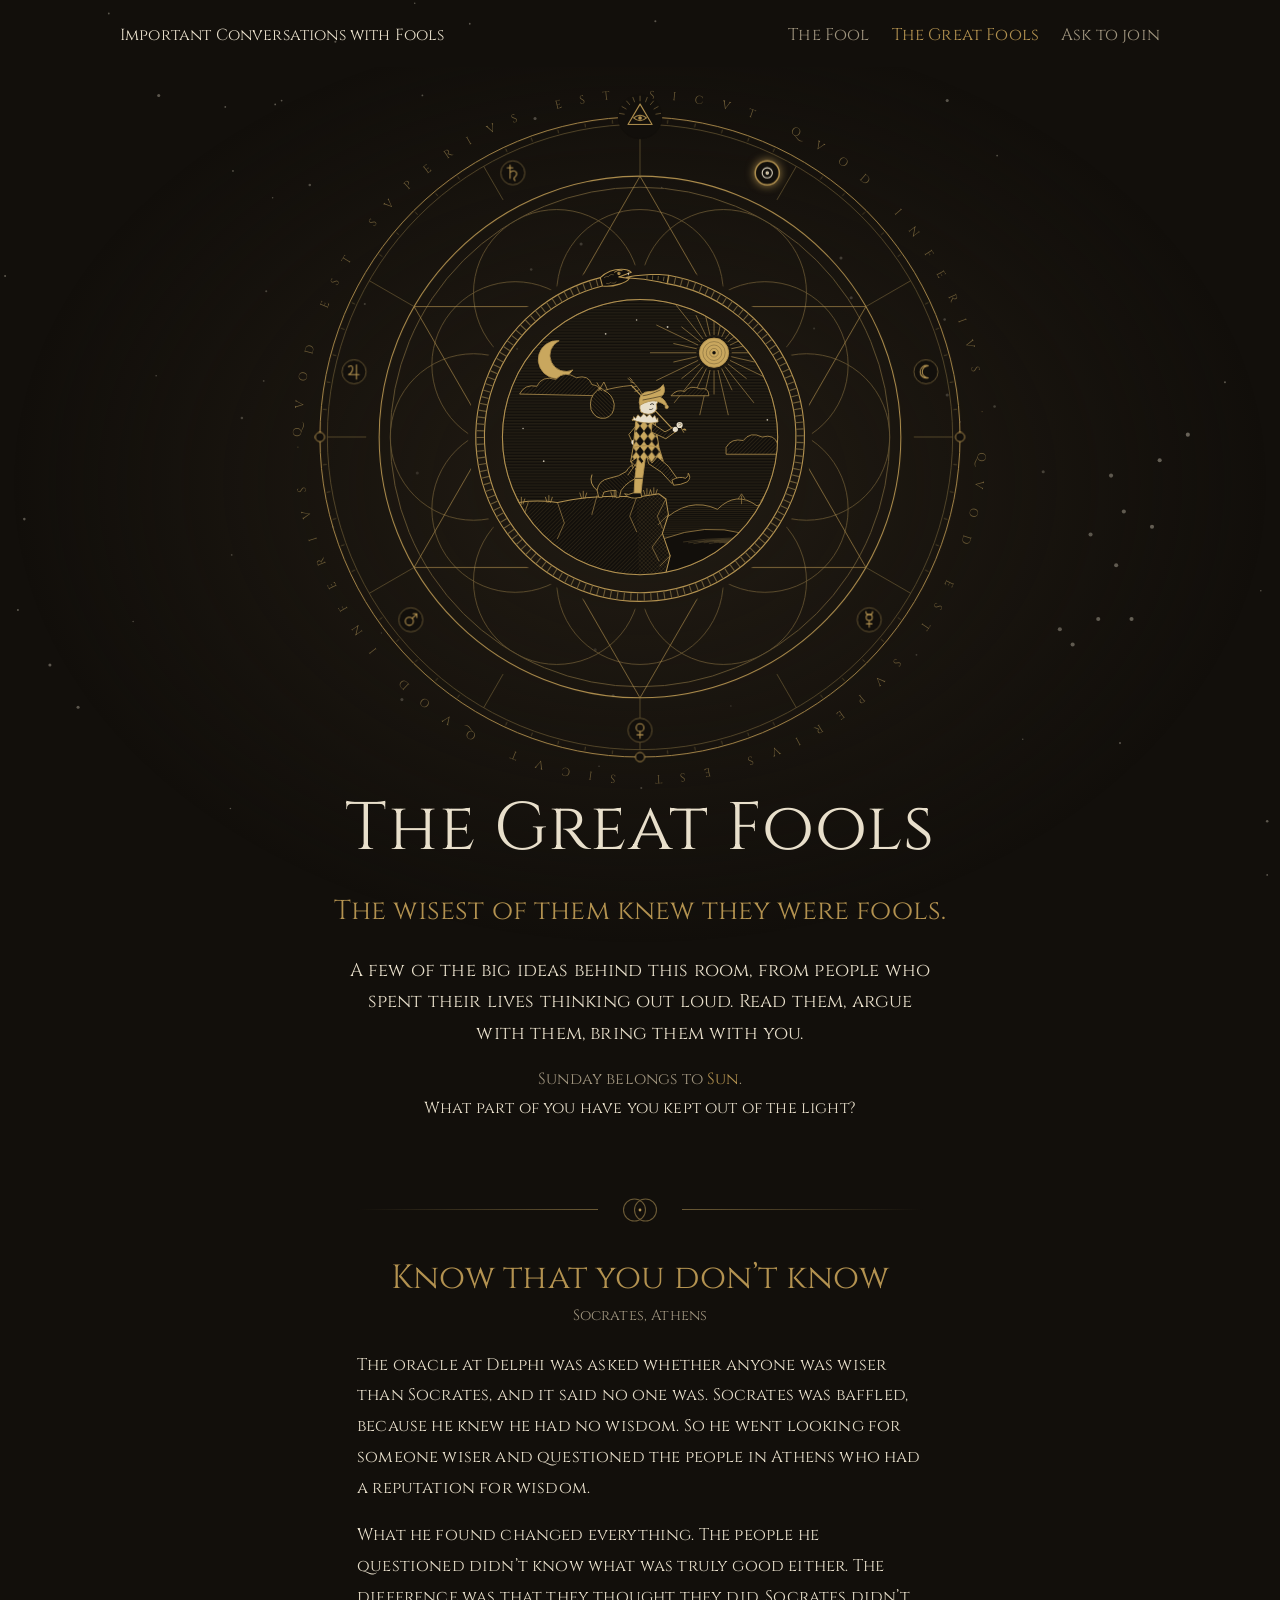
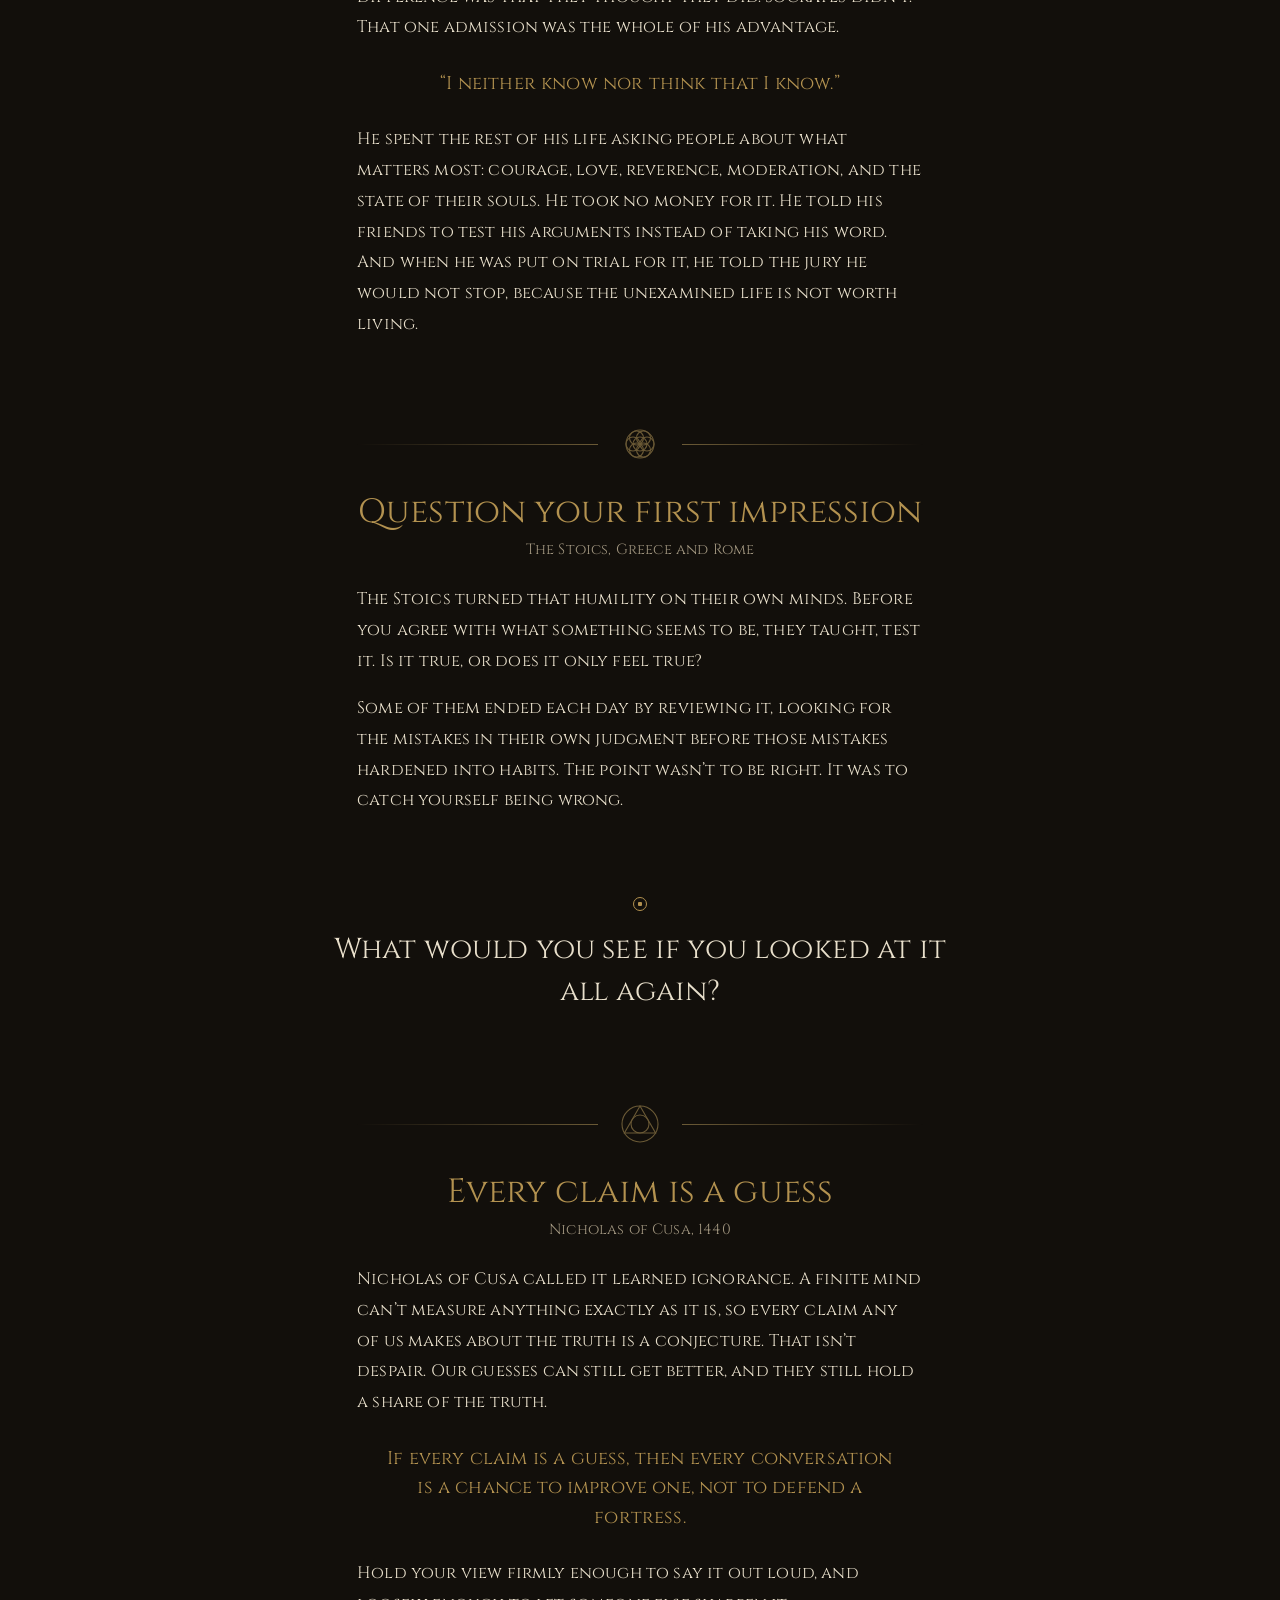
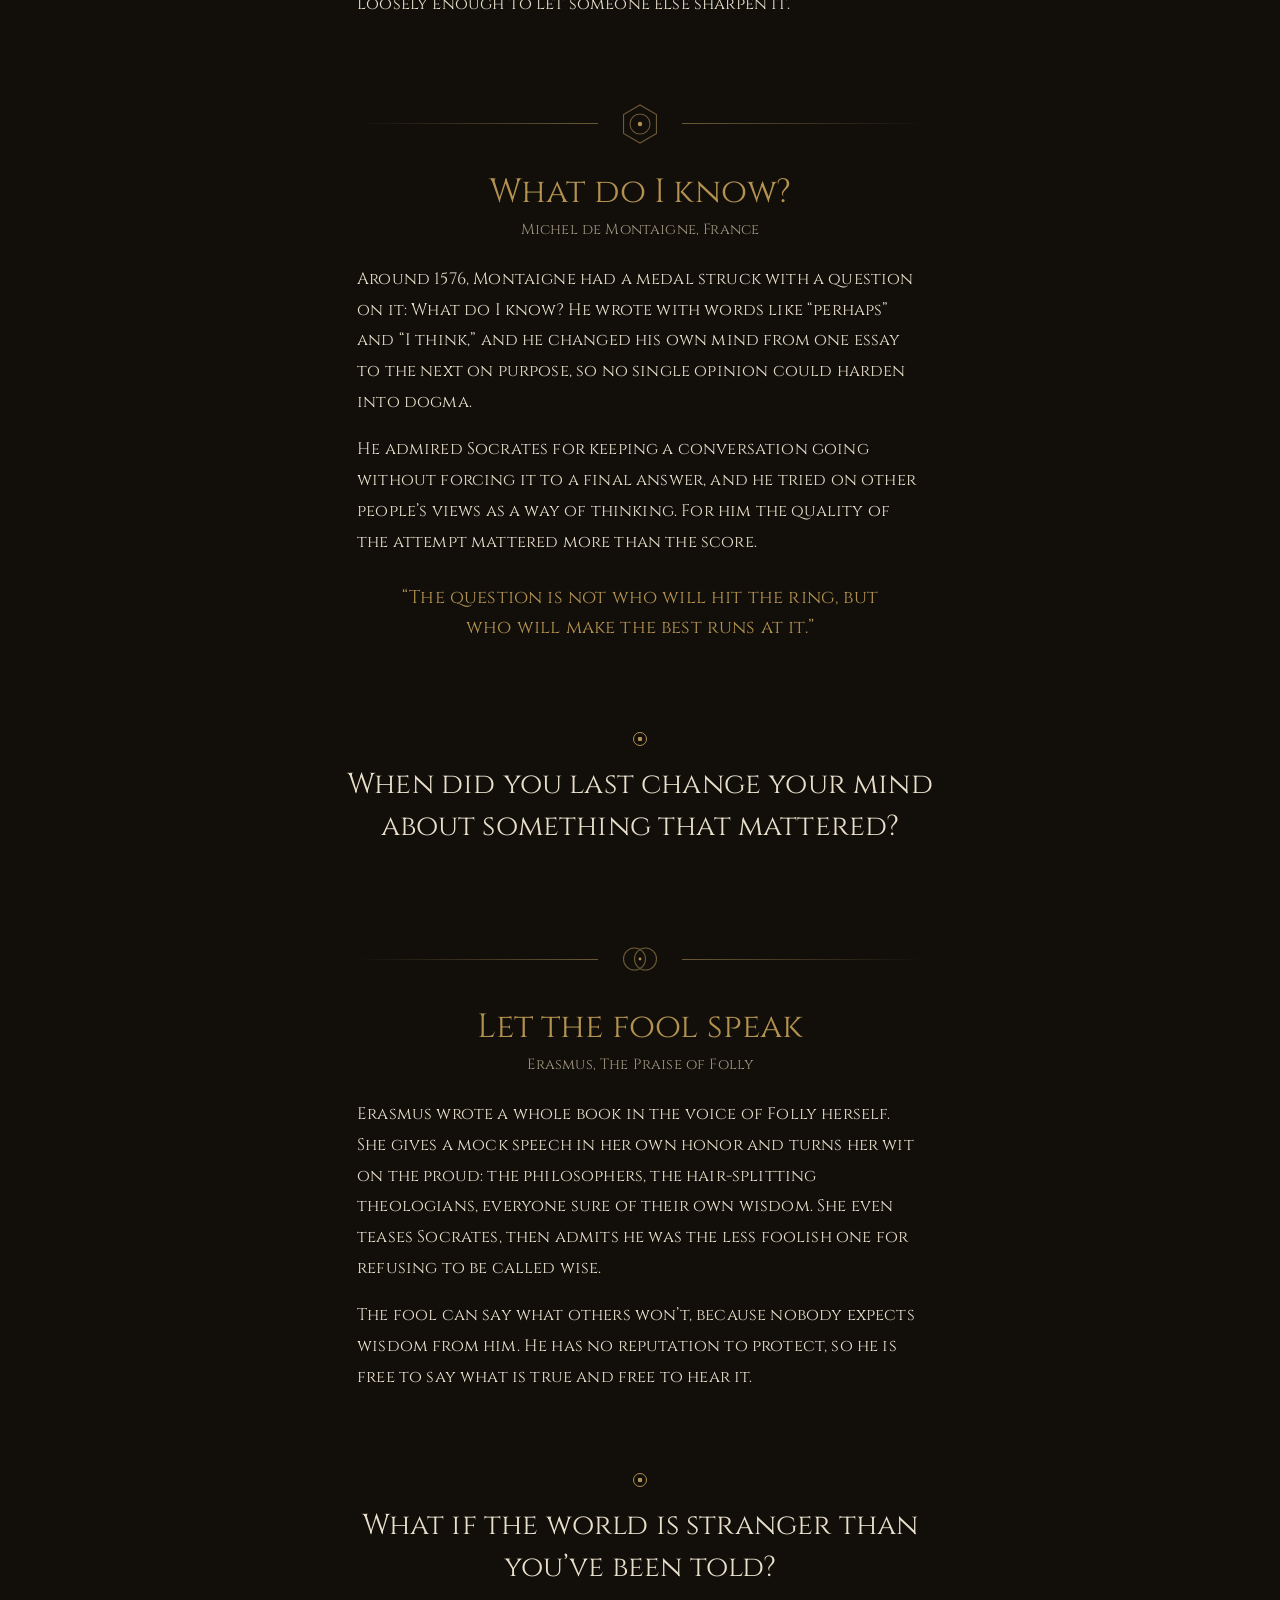
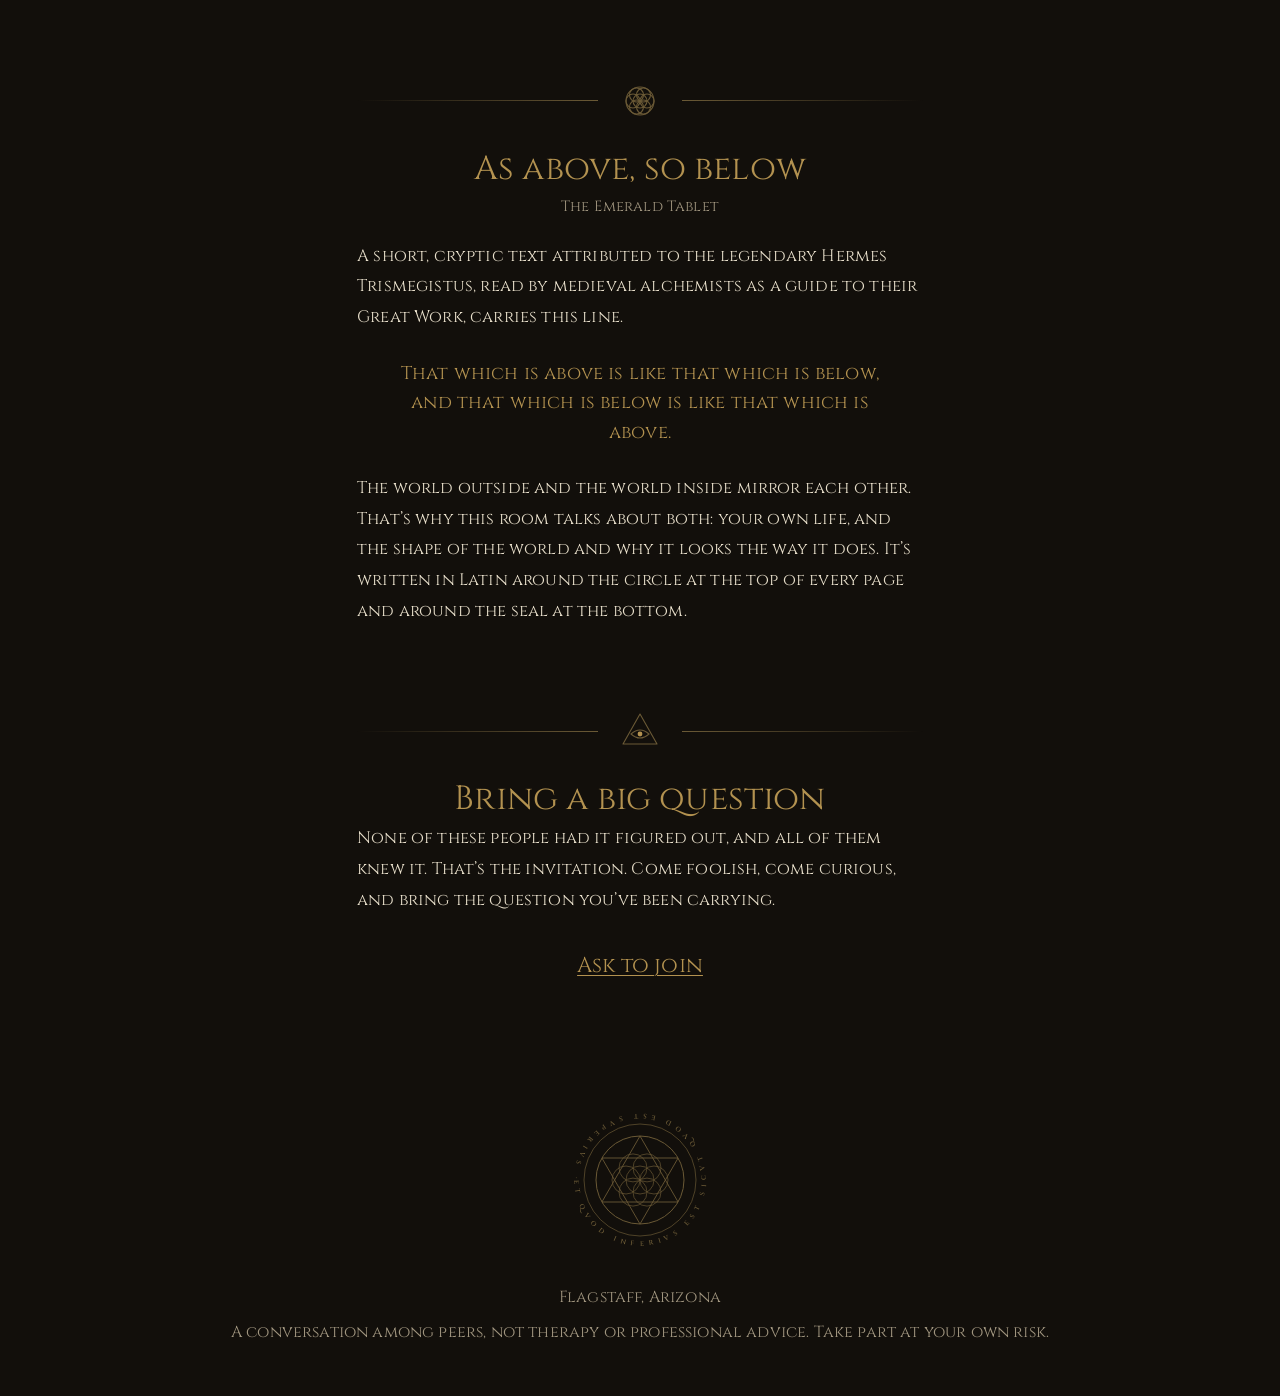
==== commit 96b53724: "Add the map with edges and seven easter eggs - Home: "The edges of the map", a sea chart where knowl" ====
--- a/great-fools.html
+++ b/great-fools.html
@@ -5,6 +5,23 @@
 <meta name="viewport" content="width=device-width, initial-scale=1">
 <title>The Great Fools | Important Conversations with Fools</title>
 <meta name="description" content="Big ideas from the great fools of history: Socrates, the Stoics, Nicholas of Cusa, Montaigne, Erasmus and the Emerald Tablet.">
+<meta property="og:type" content="website">
+<meta property="og:site_name" content="Important Conversations with Fools">
+<meta property="og:title" content="The Great Fools | Important Conversations with Fools">
+<meta property="og:description" content="Big ideas from the great fools of history: Socrates, the Stoics, Nicholas of Cusa, Montaigne, Erasmus and the Emerald Tablet.">
+<meta property="og:url" content="https://brewberryta.github.io/CWF/great-fools.html">
+<meta property="og:image" content="https://brewberryta.github.io/CWF/share/great-fools.jpg">
+<meta property="og:image:type" content="image/jpeg">
+<meta property="og:image:width" content="1200">
+<meta property="og:image:height" content="630">
+<meta property="og:image:alt" content="A gold esoteric seal around the Fool at a cliff edge, beside the title The Great Fools">
+<meta name="twitter:card" content="summary_large_image">
+<meta name="twitter:title" content="The Great Fools | Important Conversations with Fools">
+<meta name="twitter:description" content="Big ideas from the great fools of history: Socrates, the Stoics, Nicholas of Cusa, Montaigne, Erasmus and the Emerald Tablet.">
+<meta name="twitter:image" content="https://brewberryta.github.io/CWF/share/great-fools.jpg">
+<meta name="theme-color" content="#120F0B">
+<link rel="canonical" href="https://brewberryta.github.io/CWF/great-fools.html">
+<link rel="apple-touch-icon" href="apple-touch-icon.png">
 <link rel="icon" href="data:image/svg+xml,%3Csvg xmlns='http://www.w3.org/2000/svg' viewBox='0 0 32 32'%3E%3Crect width='32' height='32' fill='%23120F0B'/%3E%3Ccircle cx='16' cy='16' r='11' fill='none' stroke='%23B39250' stroke-width='2'/%3E%3Ccircle cx='16' cy='16' r='2.6' fill='%23B39250'/%3E%3C/svg%3E">
 
 <style>
@@ -96,7 +113,7 @@
   .spin,.spin-r,.spin-t,.upright,.serpent,.rays,.tw,.eye,.mark svg{animation:none}
 }
 </style>
-<link rel="stylesheet" href="fools.css">
+<link rel="stylesheet" href="fools.css?v=10231604">
 </head>
 <body>
 <svg class="sky" viewBox="0 0 1000 1000" preserveAspectRatio="xMidYMid slice" aria-hidden="true"><g fill="#E8DFCB" opacity=".35"><circle class="tw" style="--d:0.4s;--t:5.7s" cx="324" cy="151" r="0.6"/><circle class="tw" style="--d:1.3s;--t:3.4s" cx="366" cy="58" r="1.2"/><circle class="tw" style="--d:2.5s;--t:7.1s" cx="418" cy="241" r="1.2"/><circle class="tw" style="--d:5.7s;--t:5.9s" cx="124" cy="223" r="1.2"/><circle class="tw" style="--d:3.3s;--t:3.7s" cx="397" cy="976" r="0.6"/><circle class="tw" style="--d:1.9s;--t:7.1s" cx="419" cy="541" r="1.2"/><circle class="tw" style="--d:2.2s;--t:5.7s" cx="181" cy="582" r="0.7"/><circle class="tw" style="--d:3.0s;--t:5.7s" cx="63" cy="60" r="0.7"/><circle class="tw" style="--d:2.2s;--t:4.2s" cx="777" cy="466" r="1"/><circle class="tw" style="--d:3.4s;--t:5.6s" cx="180" cy="780" r="0.6"/><circle class="tw" style="--d:3.7s;--t:3.4s" cx="875" cy="729" r="0.8"/><circle class="tw" style="--d:0.9s;--t:5.4s" cx="512" cy="165" r="0.8"/><circle class="tw" style="--d:3.4s;--t:7.4s" cx="39" cy="668" r="1.2"/><circle class="tw" style="--d:3.0s;--t:7.0s" cx="314" cy="695" r="1.2"/><circle class="tw" style="--d:2.8s;--t:6.3s" cx="69" cy="94" r="0.8"/><circle class="tw" style="--d:6.0s;--t:7.1s" cx="61" cy="701" r="1.2"/><circle class="tw" style="--d:0.1s;--t:5.3s" cx="285" cy="386" r="0.8"/><circle class="tw" style="--d:1.3s;--t:4.4s" cx="168" cy="117" r="0.6"/><circle class="tw" style="--d:0.5s;--t:5.2s" cx="738" cy="398" r="1"/><circle class="tw" style="--d:5.2s;--t:4.4s" cx="549" cy="883" r="1"/><circle class="tw" style="--d:5.7s;--t:3.8s" cx="415" cy="359" r="1"/><circle class="tw" style="--d:0.1s;--t:7.2s" cx="176" cy="232" r="0.7"/><circle class="tw" style="--d:2.5s;--t:4.8s" cx="182" cy="282" r="0.7"/><circle class="tw" style="--d:5.7s;--t:6.3s" cx="566" cy="953" r="1.2"/><circle class="tw" style="--d:2.4s;--t:5.0s" cx="740" cy="457" r="1.2"/><circle class="tw" style="--d:1.1s;--t:7.9s" cx="104" cy="634" r="0.6"/><circle class="tw" style="--d:0.3s;--t:3.0s" cx="441" cy="110" r="1.2"/><circle class="tw" style="--d:3.7s;--t:3.4s" cx="151" cy="101" r="0.8"/><circle class="tw" style="--d:5.7s;--t:6.0s" cx="208" cy="376" r="0.8"/><circle class="tw" style="--d:6.0s;--t:5.3s" cx="474" cy="115" r="1"/><circle class="tw" style="--d:4.5s;--t:6.7s" cx="484" cy="86" r="0.6"/><circle class="tw" style="--d:0.1s;--t:7.8s" cx="479" cy="692" r="1.2"/><circle class="tw" style="--d:5.5s;--t:6.8s" cx="528" cy="147" r="1.2"/><circle class="tw" style="--d:4.2s;--t:4.3s" cx="298" cy="643" r="0.6"/><circle class="tw" style="--d:3.2s;--t:6.9s" cx="367" cy="167" r="0.7"/><circle class="tw" style="--d:4.8s;--t:7.1s" cx="330" cy="223" r="0.7"/><circle class="tw" style="--d:3.0s;--t:6.7s" cx="740" cy="227" r="1.2"/><circle class="tw" style="--d:1.6s;--t:6.5s" cx="990" cy="790" r="1"/><circle class="tw" style="--d:5.7s;--t:4.8s" cx="957" cy="447" r="0.8"/><circle class="tw" style="--d:2.0s;--t:5.4s" cx="220" cy="227" r="0.7"/><circle class="tw" style="--d:2.9s;--t:6.3s" cx="985" cy="610" r="0.6"/><circle class="tw" style="--d:5.5s;--t:6.9s" cx="800" cy="85" r="0.6"/><circle class="tw" style="--d:2.6s;--t:6.2s" cx="750" cy="478" r="0.7"/><circle class="tw" style="--d:2.8s;--t:6.7s" cx="87" cy="946" r="1"/><circle class="tw" style="--d:0.2s;--t:6.0s" cx="85" cy="159" r="0.7"/><circle class="tw" style="--d:5.0s;--t:7.9s" cx="465" cy="656" r="1.2"/><circle class="tw" style="--d:3.3s;--t:3.1s" cx="657" cy="350" r="1.2"/><circle class="tw" style="--d:3.2s;--t:7.7s" cx="799" cy="726" r="0.6"/><circle class="tw" style="--d:0.2s;--t:4.1s" cx="434" cy="872" r="0.7"/><circle class="tw" style="--d:1.6s;--t:5.1s" cx="501" cy="764" r="0.8"/><circle class="tw" style="--d:5.4s;--t:6.3s" cx="131" cy="910" r="0.8"/><circle class="tw" style="--d:0.8s;--t:3.8s" cx="815" cy="517" r="1.2"/><circle class="tw" style="--d:3.7s;--t:6.9s" cx="511" cy="873" r="0.7"/><circle class="tw" style="--d:4.4s;--t:5.8s" cx="150" cy="142" r="1.2"/><circle class="tw" style="--d:2.9s;--t:6.9s" cx="326" cy="518" r="1.2"/><circle class="tw" style="--d:1.7s;--t:6.9s" cx="883" cy="57" r="0.7"/><circle class="tw" style="--d:2.7s;--t:6.1s" cx="508" cy="562" r="0.6"/><circle class="tw" style="--d:2.7s;--t:5.7s" cx="506" cy="512" r="0.8"/><circle class="tw" style="--d:5.3s;--t:7.7s" cx="478" cy="942" r="1.2"/><circle class="tw" style="--d:5.0s;--t:3.7s" cx="260" cy="560" r="0.7"/><circle class="tw" style="--d:4.0s;--t:5.1s" cx="122" cy="442" r="0.6"/><circle class="tw" style="--d:5.4s;--t:3.8s" cx="213" cy="303" r="0.6"/><circle class="tw" style="--d:1.5s;--t:3.7s" cx="716" cy="660" r="0.7"/><circle class="tw" style="--d:2.4s;--t:5.4s" cx="468" cy="747" r="0.6"/><circle class="tw" style="--d:4.2s;--t:8.0s" cx="990" cy="832" r="0.7"/><circle class="tw" style="--d:1.9s;--t:6.6s" cx="404" cy="421" r="0.8"/><circle class="tw" style="--d:4.2s;--t:4.9s" cx="19" cy="554" r="1"/><circle class="tw" style="--d:0.7s;--t:7.6s" cx="517" cy="295" r="0.6"/><circle class="tw" style="--d:1.6s;--t:3.2s" cx="229" cy="876" r="0.6"/><circle class="tw" style="--d:4.9s;--t:7.2s" cx="779" cy="270" r="0.7"/><circle class="tw" style="--d:0.9s;--t:7.6s" cx="676" cy="946" r="1"/><circle class="tw" style="--d:1.7s;--t:7.0s" cx="571" cy="700" r="0.6"/><circle class="tw" style="--d:5.6s;--t:6.2s" cx="183" cy="895" r="0.8"/><circle class="tw" style="--d:0.4s;--t:7.3s" cx="802" cy="84" r="0.7"/><circle class="tw" style="--d:2.5s;--t:7.6s" cx="454" cy="339" r="1.2"/><circle class="tw" style="--d:5.6s;--t:7.8s" cx="622" cy="43" r="0.7"/><circle class="tw" style="--d:3.8s;--t:5.7s" cx="262" cy="181" r="0.8"/><circle class="tw" style="--d:1.6s;--t:7.0s" cx="206" cy="446" r="0.7"/><circle class="tw" style="--d:4.4s;--t:5.8s" cx="994" cy="37" r="0.6"/><circle class="tw" style="--d:0.6s;--t:7.1s" cx="189" cy="475" r="1"/><circle class="tw" style="--d:5.8s;--t:4.5s" cx="432" cy="495" r="1"/><circle class="tw" style="--d:5.0s;--t:6.5s" cx="215" cy="230" r="0.7"/><circle class="tw" style="--d:5.9s;--t:7.2s" cx="636" cy="405" r="0.8"/><circle class="tw" style="--d:2.6s;--t:3.3s" cx="14" cy="625" r="0.8"/><circle class="tw" style="--d:4.0s;--t:4.4s" cx="665" cy="381" r="1.2"/><circle class="tw" style="--d:1.1s;--t:4.3s" cx="242" cy="293" r="1"/><circle class="tw" style="--d:5.8s;--t:5.7s" cx="4" cy="364" r="0.8"/><circle class="tw" style="--d:1.3s;--t:3.9s" cx="244" cy="966" r="0.8"/><circle class="tw" style="--d:3.0s;--t:4.0s" cx="335" cy="84" r="0.8"/><circle class="tw" style="--d:4.9s;--t:3.7s" cx="505" cy="5" r="0.8"/></g></svg>
@@ -300,6 +317,6 @@
   <p>Flagstaff, Arizona</p>
   <p>A conversation among peers, not therapy or professional advice. Take part at your own risk.</p>
 </div></footer>
-<script src="fools.js" defer></script>
+<script src="fools.js?v=10231604" defer></script>
 </body>
 </html>
--- a/fools.css
+++ b/fools.css
@@ -55,10 +55,68 @@
 .turn{display:block;margin:0 auto 18px;padding:0;background:none;border:0;border-radius:50%;cursor:pointer;color:var(--gold-dim);justify-self:auto}
 .turn:hover{background:none;color:var(--gold)}
 .turn .below{margin:0}
-body{transition:opacity .35s ease}
-html.turning body{opacity:0}
 .page{position:relative;z-index:1}
-html.inverted .page{transform:rotate(180deg)}
+.belowmsg{position:fixed;inset:0;z-index:5;display:flex;align-items:center;justify-content:center;padding:16px;background:rgba(18,15,11,.82);animation:bmin 1s ease both}
+.belowmsg[hidden]{display:none}
+.bm-in{max-width:30em;text-align:center;border:1px solid var(--gold-dim);background:var(--ink);padding:34px 26px 26px;border-radius:4px;box-shadow:0 0 60px rgba(179,146,80,.12)}
+.bm-latin{color:var(--gold-dim);font-size:.8rem;letter-spacing:.14em;margin:0 0 1.2em}
+.bm-line{font-size:clamp(1.25rem,3.4vw,1.6rem);line-height:1.4;color:var(--gold);margin-bottom:.9em}
+.bm-q{color:var(--bone);font-size:1.15rem;line-height:1.5;margin-top:1.2em}
+.bm-row{display:flex;flex-wrap:wrap;justify-content:center;gap:12px;margin:1.4em 0 0}
+@keyframes bmin{from{opacity:0}to{opacity:1}}
+
+
+/* The edges of the map (Home) */
+.edges{padding:24px 0 20px}
+.chart{display:block;width:100%;max-width:900px;height:auto;margin:6px auto 0;font-family:Cinzel,Georgia,serif}
+.chart .mon{cursor:pointer;outline:none;transition:filter .3s}
+.chart .mon:hover,.chart .mon:focus-visible,.chart .mon.on{filter:drop-shadow(0 0 6px rgba(201,167,94,.85))}
+.chart .mon.on path[stroke="#B39250"]{stroke:#E8DFCB}
+.mapq{text-align:center;min-height:9.5em;padding-top:18px}
+.mapq p{margin:0 0 .4em}
+.mq-name{color:var(--gold-dim);letter-spacing:.18em;font-size:.85rem;text-transform:uppercase}
+.mq-q{font-size:clamp(1.25rem,3.4vw,1.6rem);line-height:1.4;color:var(--bone)}
+.mq-n{color:var(--ash);font-size:.98rem;line-height:1.6;max-width:30em;margin:0 auto}
+.mapq.fresh p{animation:bmin .7s ease both}
+
+/* The eye */
+.geo .eyehit,.geo .serphit,.geo .lighthit{cursor:pointer;outline:none;pointer-events:all}
+.geo .blink{transform-box:fill-box;transform-origin:center;transition:transform .12s ease}
+.geo .blink.shut{transform:scaleY(.08)}
+.toast{position:fixed;left:50%;bottom:28px;transform:translateX(-50%);z-index:6;max-width:min(92vw,30em);padding:14px 22px;background:var(--ink);border:1px solid var(--gold-dim);color:var(--bone);text-align:center;font-size:1.05rem;line-height:1.5;border-radius:3px;animation:bmin .8s ease both;transition:opacity .8s}
+.toast.go{opacity:0}
+
+/* The serpent eats */
+.geo .serpent.feeding{animation-duration:1.1s}
+.geo .seal.glow{filter:drop-shadow(0 0 10px rgba(201,167,94,.55))}
+
+/* Day and night */
+html.day{filter:invert(1) hue-rotate(180deg)}
+html{transition:filter 1.2s ease}
+
+/* Type "fool" */
+.fallcard{position:fixed;left:50%;top:0;z-index:6;width:min(78vw,240px);aspect-ratio:5/8;margin-left:calc(min(78vw,240px)/-2);display:flex;flex-direction:column;align-items:center;justify-content:center;gap:16px;padding:22px;text-align:center;background:var(--ink-2);border:1px solid var(--gold);border-radius:6px;box-shadow:inset 0 0 0 6px var(--ink-2),inset 0 0 0 7px var(--gold-dim),0 20px 60px rgba(0,0,0,.6);cursor:pointer;animation:fall 1.4s cubic-bezier(.3,1.25,.5,1) both;transition:transform .9s ease-in,opacity .9s}
+.fallcard .fz{font-size:3.6rem;line-height:1;color:var(--gold)}
+.fallcard .fn{letter-spacing:.3em;color:var(--bone);font-size:.9rem}
+.fallcard .fl{color:var(--bone);font-size:1.02rem;line-height:1.5}
+.fallcard.go{animation:none;transform:translateY(120vh) rotate(18deg);opacity:0}
+@keyframes fall{from{transform:translateY(-110%) rotate(-14deg)}to{transform:translateY(18vh) rotate(-3deg)}}
+.fallcard{transform:translateY(18vh) rotate(-3deg)}
+
+/* Stars that connect */
+.constel line{stroke:#C9A75E;stroke-width:.7;stroke-dasharray:1;stroke-dashoffset:1;opacity:0;transition:stroke-dashoffset 2.4s ease,opacity .6s}
+.constel circle{fill:#E8DFCB;opacity:.45;transition:opacity .8s}
+.constel text{font-family:Cinzel,Georgia,serif;font-size:9px;letter-spacing:3px;fill:#B39250;opacity:0;transition:opacity 1.2s 1.6s}
+.constel.on line{stroke-dashoffset:0;opacity:.85}
+.constel.on circle{opacity:1}
+.constel.on text{opacity:.9}
+
+/* Hold the seal */
+.turn{position:relative;-webkit-touch-callout:none;-webkit-user-select:none;user-select:none;touch-action:manipulation}
+.holdring{position:absolute;inset:-6px;width:calc(100% + 12px);height:calc(100% + 12px);pointer-events:none;transform:rotate(-90deg)}
+.holdring circle{fill:none;stroke:#C9A75E;stroke-width:1.2;stroke-dasharray:1;stroke-dashoffset:1;opacity:0;transition:stroke-dashoffset .3s ease,opacity .3s}
+.turn.holding .holdring circle{stroke-dashoffset:0;opacity:1;transition:stroke-dashoffset 6.4s linear .6s,opacity .3s .6s}
+.bm-sign{color:var(--ash);font-size:.95rem;letter-spacing:.08em}
 
 @media (prefers-reduced-motion:reduce){
   .geo .today{animation:none}
@@ -69,6 +127,9 @@
   .card.up .face.front{display:flex}
   .card.up .card-in{transform:none}
   .burn .ashes span{animation:fadeout .8s ease var(--d,0s) forwards}
-  body{transition:none}
+  .belowmsg{animation:none}
+  .fallcard{animation:none}
+  .constel line{transition:none}
+  html{transition:none}
 }
 @keyframes fadeout{to{opacity:0}}
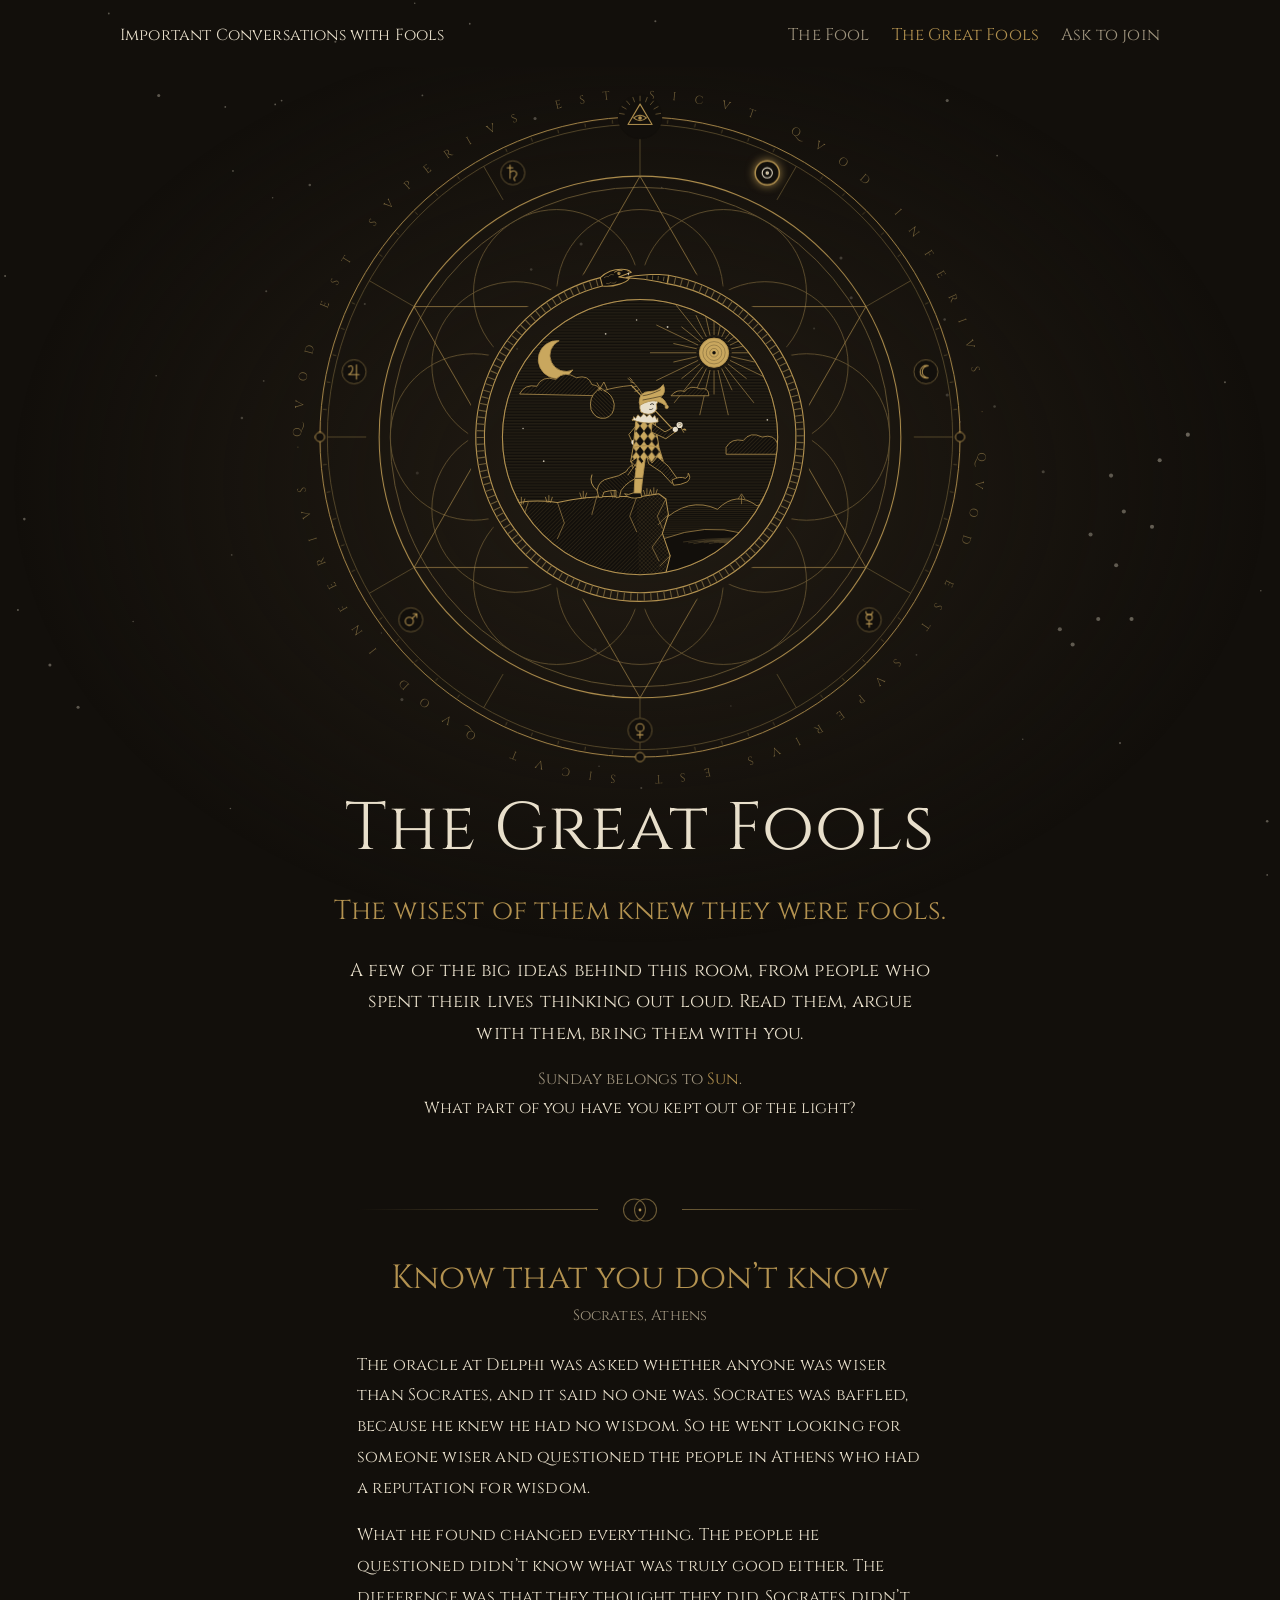
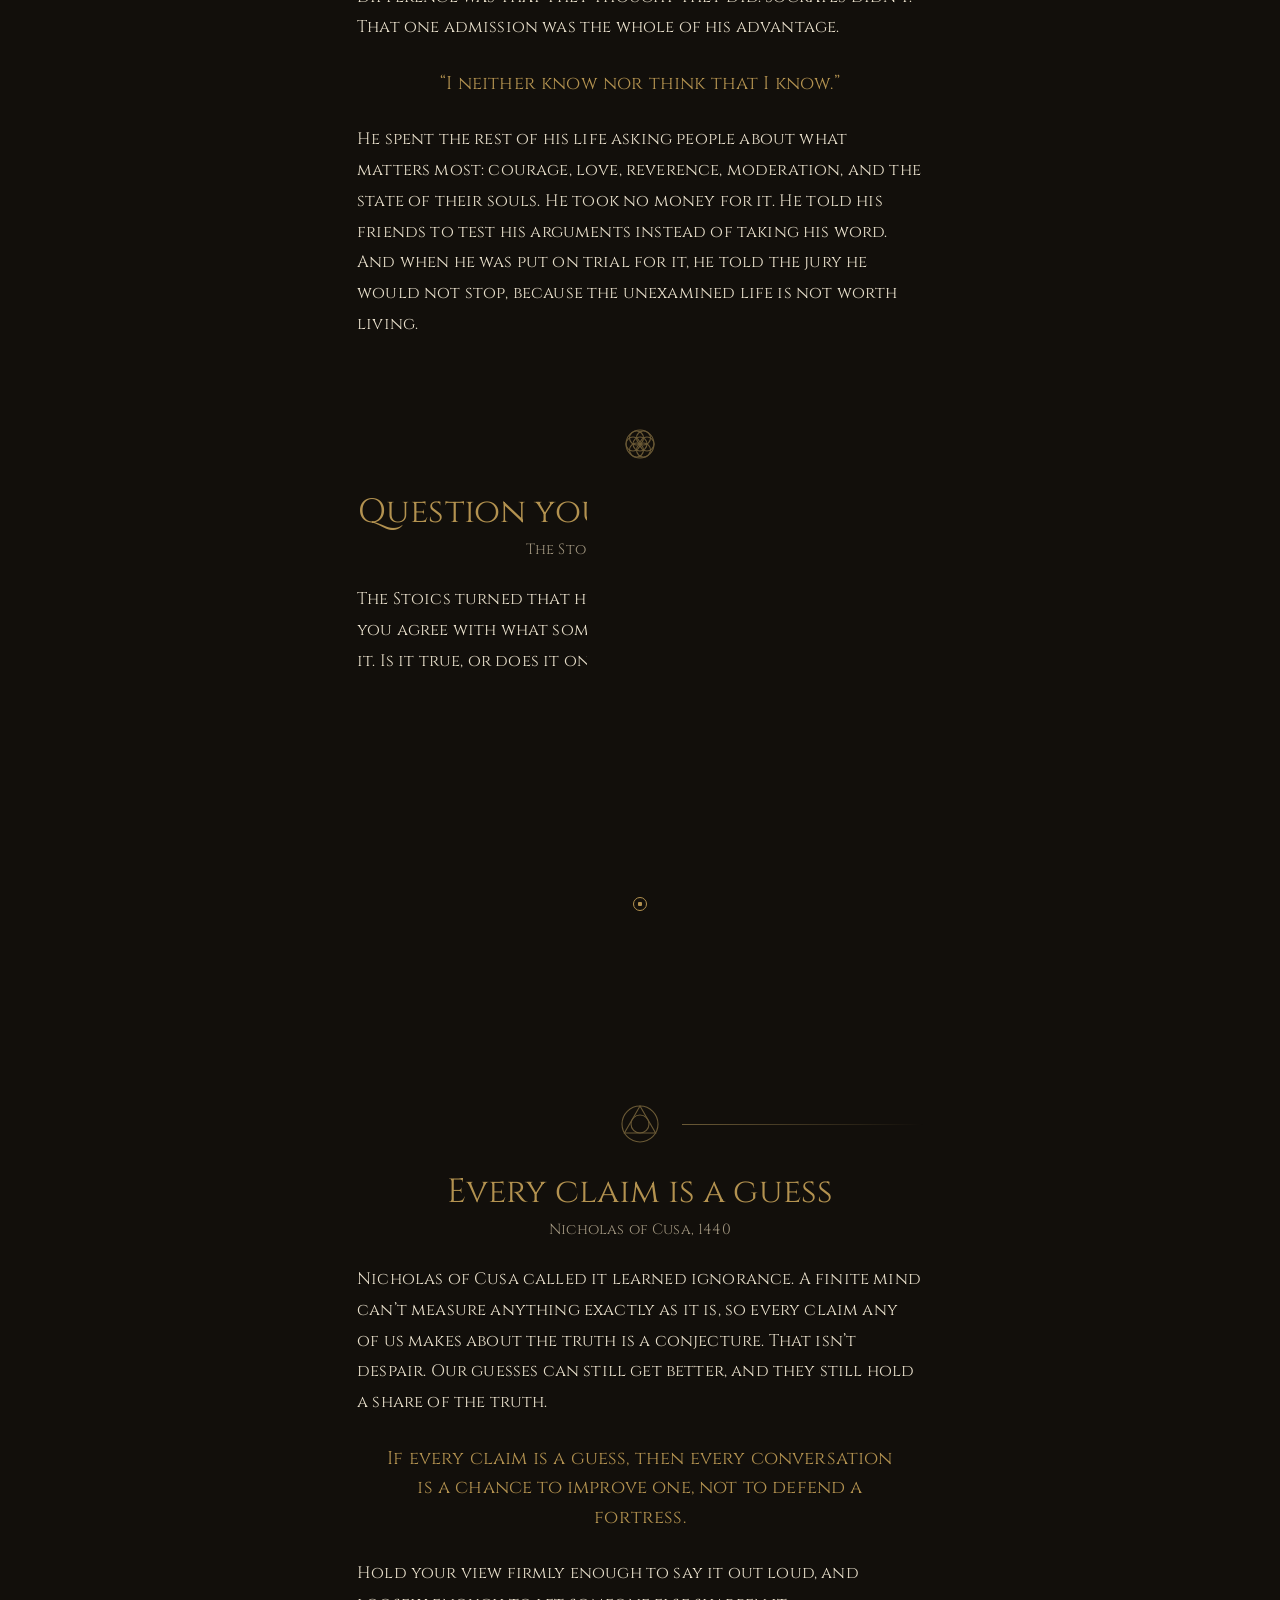
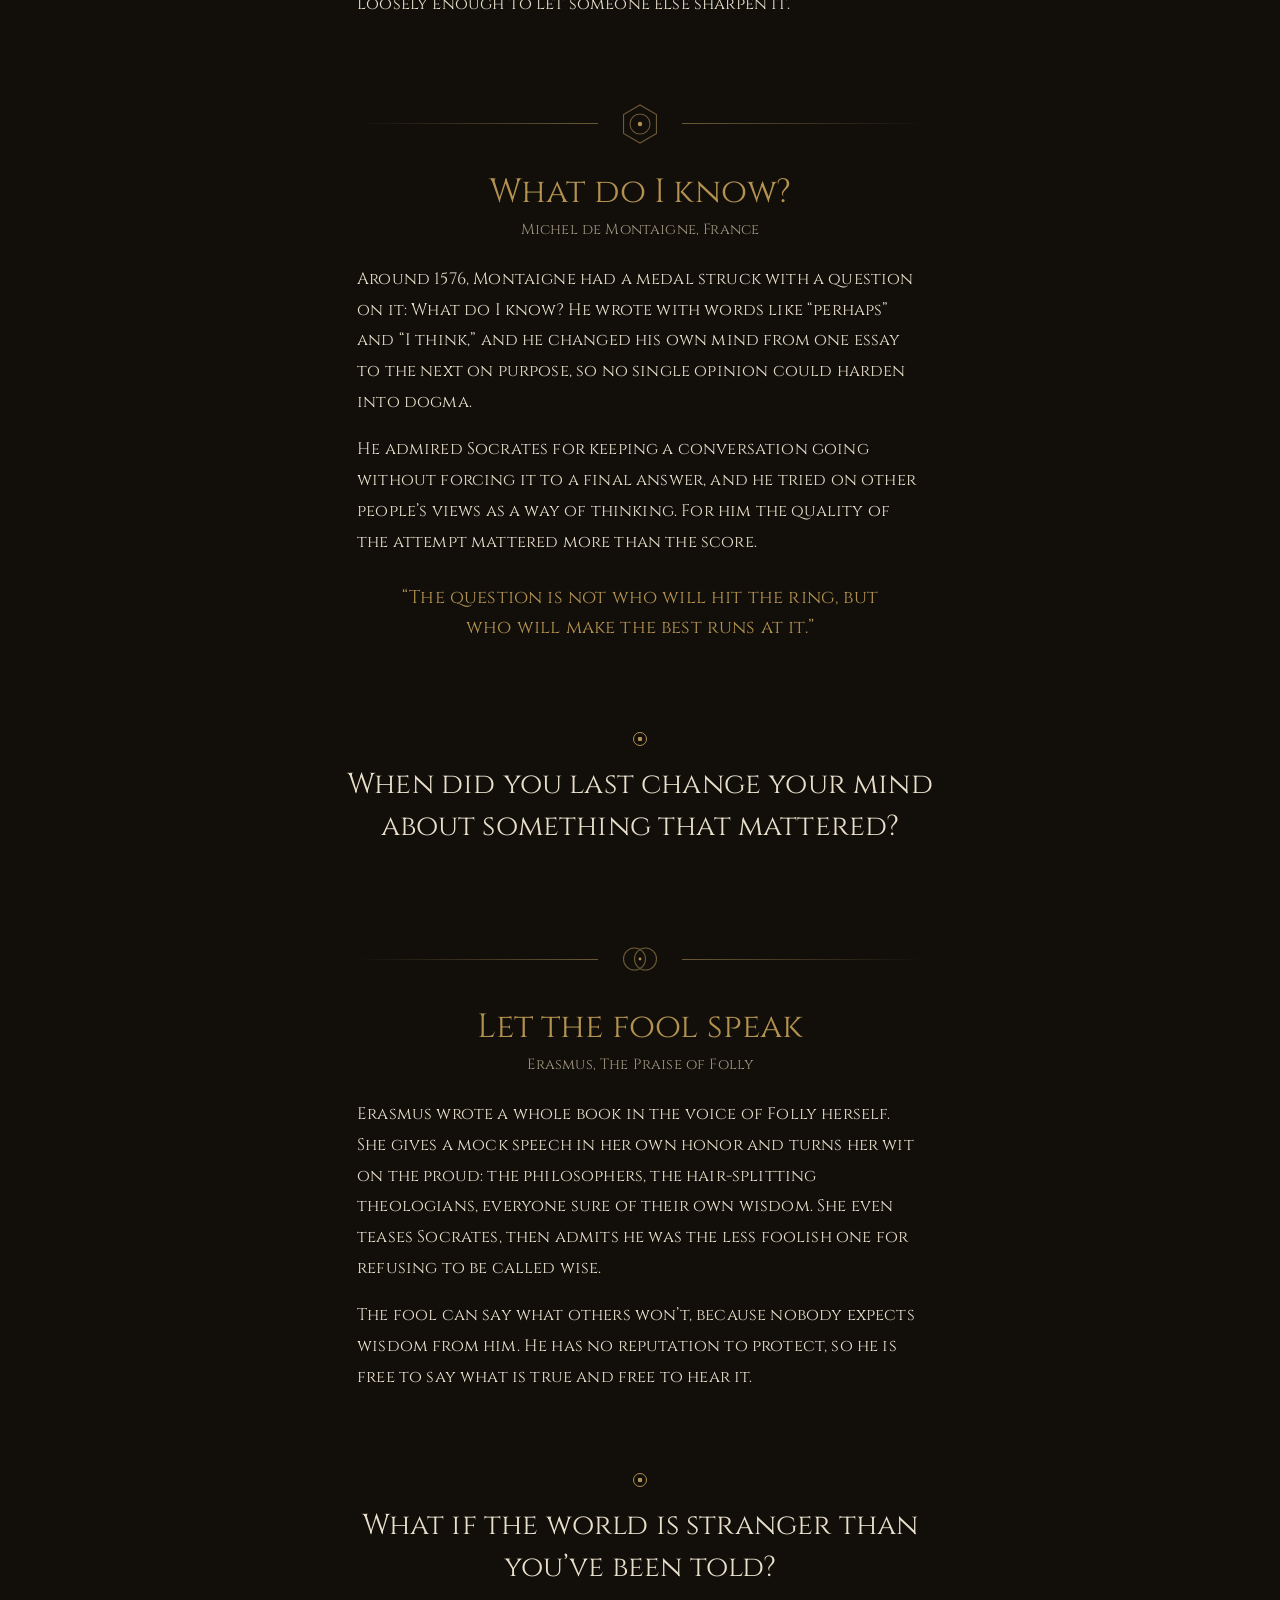
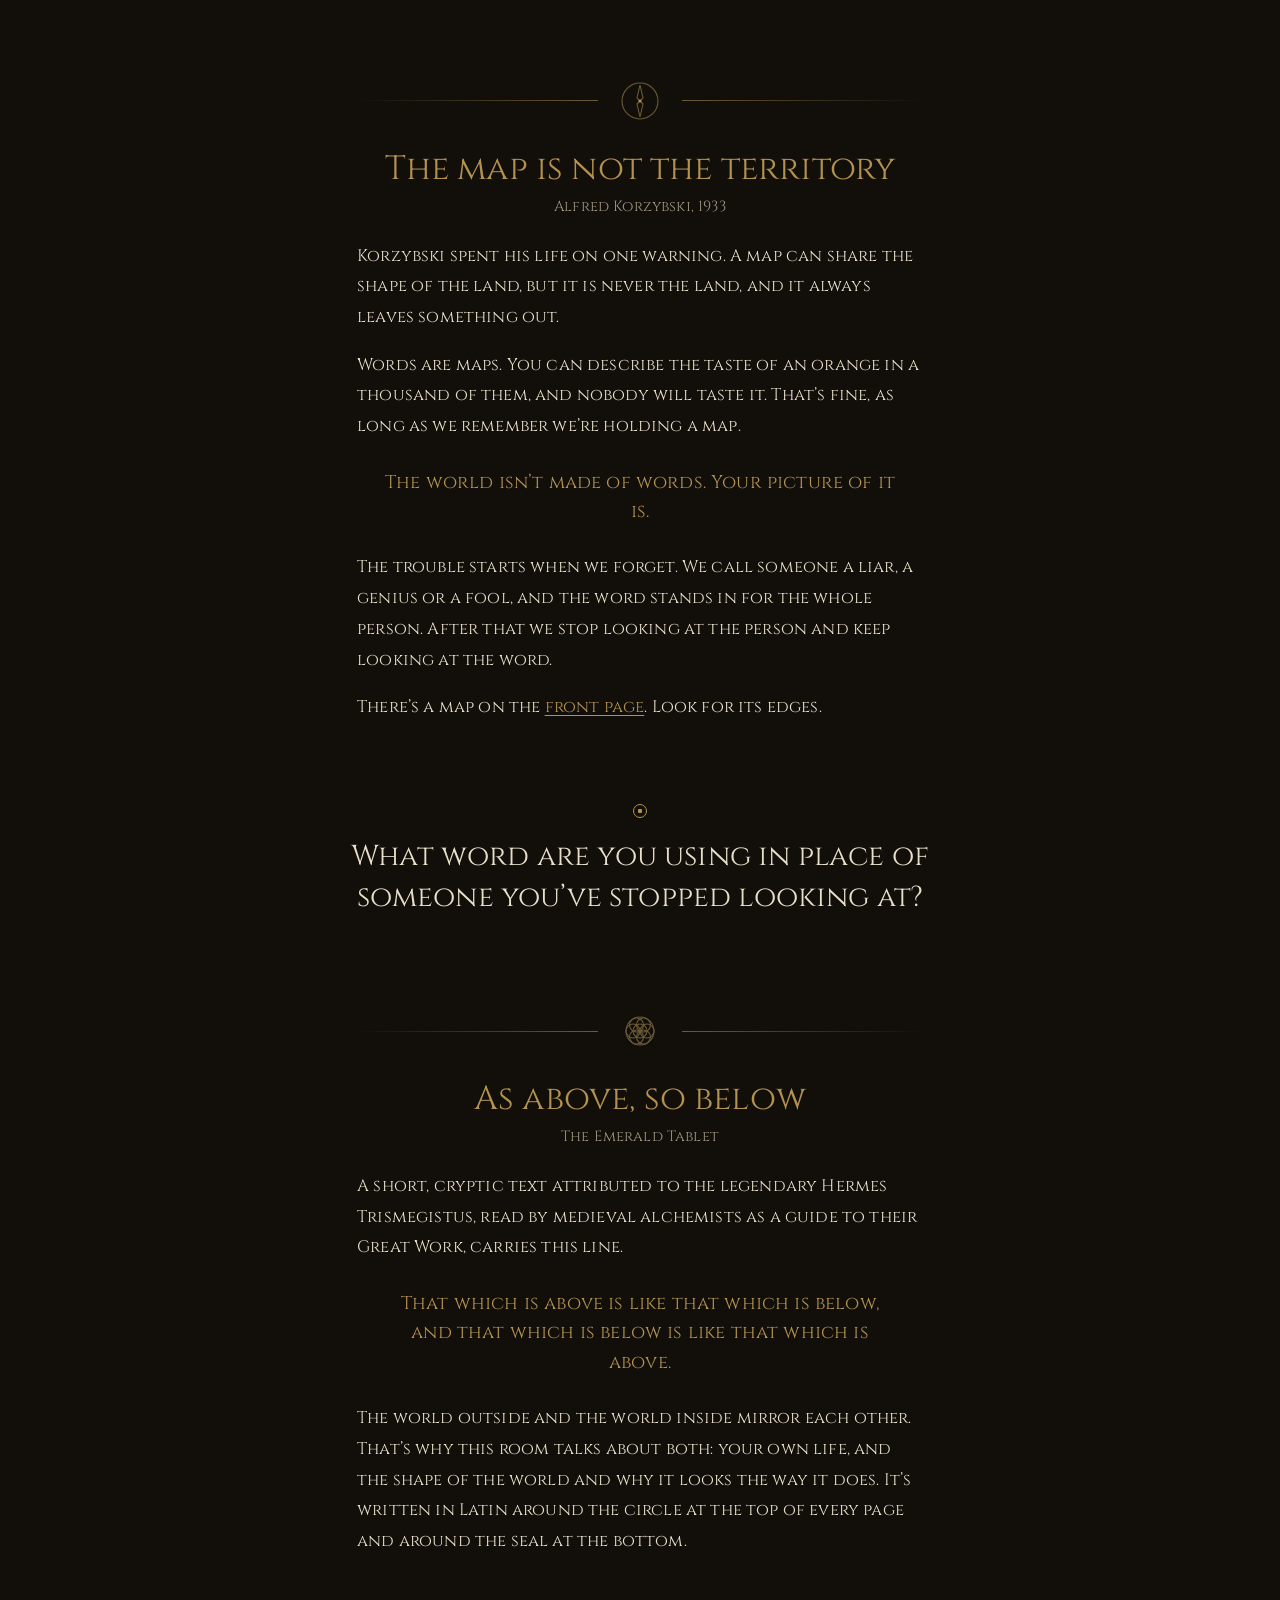
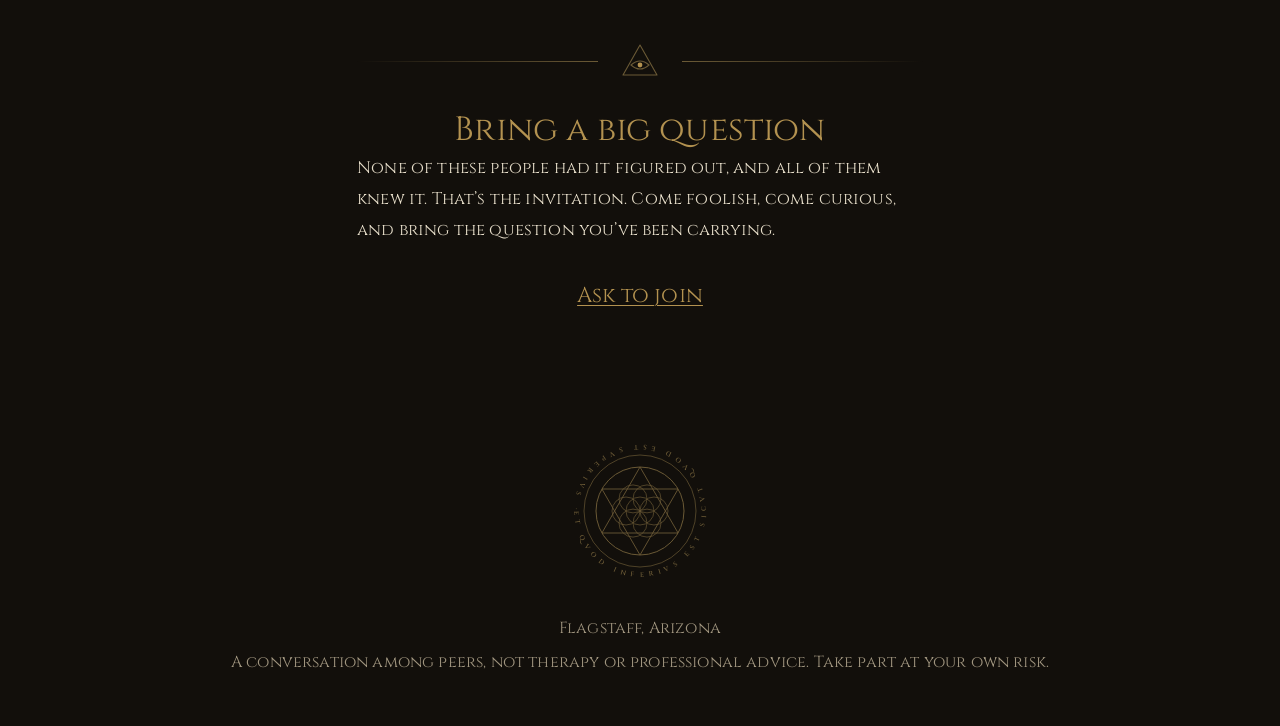
==== commit 300f8fbd: "Redraw the map as an engraved chart; add "Say it without is" and Korzybski - Home map: jagged coastl" ====
--- a/great-fools.html
+++ b/great-fools.html
@@ -4,11 +4,11 @@
 <meta charset="utf-8">
 <meta name="viewport" content="width=device-width, initial-scale=1">
 <title>The Great Fools | Important Conversations with Fools</title>
-<meta name="description" content="Big ideas from the great fools of history: Socrates, the Stoics, Nicholas of Cusa, Montaigne, Erasmus and the Emerald Tablet.">
+<meta name="description" content="Big ideas from the great fools of history: Socrates, the Stoics, Nicholas of Cusa, Montaigne, Erasmus, Korzybski and the Emerald Tablet.">
 <meta property="og:type" content="website">
 <meta property="og:site_name" content="Important Conversations with Fools">
 <meta property="og:title" content="The Great Fools | Important Conversations with Fools">
-<meta property="og:description" content="Big ideas from the great fools of history: Socrates, the Stoics, Nicholas of Cusa, Montaigne, Erasmus and the Emerald Tablet.">
+<meta property="og:description" content="Big ideas from the great fools of history: Socrates, the Stoics, Nicholas of Cusa, Montaigne, Erasmus, Korzybski and the Emerald Tablet.">
 <meta property="og:url" content="https://brewberryta.github.io/CWF/great-fools.html">
 <meta property="og:image" content="https://brewberryta.github.io/CWF/share/great-fools.jpg">
 <meta property="og:image:type" content="image/jpeg">
@@ -17,7 +17,7 @@
 <meta property="og:image:alt" content="A gold esoteric seal around the Fool at a cliff edge, beside the title The Great Fools">
 <meta name="twitter:card" content="summary_large_image">
 <meta name="twitter:title" content="The Great Fools | Important Conversations with Fools">
-<meta name="twitter:description" content="Big ideas from the great fools of history: Socrates, the Stoics, Nicholas of Cusa, Montaigne, Erasmus and the Emerald Tablet.">
+<meta name="twitter:description" content="Big ideas from the great fools of history: Socrates, the Stoics, Nicholas of Cusa, Montaigne, Erasmus, Korzybski and the Emerald Tablet.">
 <meta name="twitter:image" content="https://brewberryta.github.io/CWF/share/great-fools.jpg">
 <meta name="theme-color" content="#120F0B">
 <link rel="canonical" href="https://brewberryta.github.io/CWF/great-fools.html">
@@ -113,7 +113,7 @@
   .spin,.spin-r,.spin-t,.upright,.serpent,.rays,.tw,.eye,.mark svg{animation:none}
 }
 </style>
-<link rel="stylesheet" href="fools.css?v=10231604">
+<link rel="stylesheet" href="fools.css?v=10231702">
 </head>
 <body>
 <svg class="sky" viewBox="0 0 1000 1000" preserveAspectRatio="xMidYMid slice" aria-hidden="true"><g fill="#E8DFCB" opacity=".35"><circle class="tw" style="--d:0.4s;--t:5.7s" cx="324" cy="151" r="0.6"/><circle class="tw" style="--d:1.3s;--t:3.4s" cx="366" cy="58" r="1.2"/><circle class="tw" style="--d:2.5s;--t:7.1s" cx="418" cy="241" r="1.2"/><circle class="tw" style="--d:5.7s;--t:5.9s" cx="124" cy="223" r="1.2"/><circle class="tw" style="--d:3.3s;--t:3.7s" cx="397" cy="976" r="0.6"/><circle class="tw" style="--d:1.9s;--t:7.1s" cx="419" cy="541" r="1.2"/><circle class="tw" style="--d:2.2s;--t:5.7s" cx="181" cy="582" r="0.7"/><circle class="tw" style="--d:3.0s;--t:5.7s" cx="63" cy="60" r="0.7"/><circle class="tw" style="--d:2.2s;--t:4.2s" cx="777" cy="466" r="1"/><circle class="tw" style="--d:3.4s;--t:5.6s" cx="180" cy="780" r="0.6"/><circle class="tw" style="--d:3.7s;--t:3.4s" cx="875" cy="729" r="0.8"/><circle class="tw" style="--d:0.9s;--t:5.4s" cx="512" cy="165" r="0.8"/><circle class="tw" style="--d:3.4s;--t:7.4s" cx="39" cy="668" r="1.2"/><circle class="tw" style="--d:3.0s;--t:7.0s" cx="314" cy="695" r="1.2"/><circle class="tw" style="--d:2.8s;--t:6.3s" cx="69" cy="94" r="0.8"/><circle class="tw" style="--d:6.0s;--t:7.1s" cx="61" cy="701" r="1.2"/><circle class="tw" style="--d:0.1s;--t:5.3s" cx="285" cy="386" r="0.8"/><circle class="tw" style="--d:1.3s;--t:4.4s" cx="168" cy="117" r="0.6"/><circle class="tw" style="--d:0.5s;--t:5.2s" cx="738" cy="398" r="1"/><circle class="tw" style="--d:5.2s;--t:4.4s" cx="549" cy="883" r="1"/><circle class="tw" style="--d:5.7s;--t:3.8s" cx="415" cy="359" r="1"/><circle class="tw" style="--d:0.1s;--t:7.2s" cx="176" cy="232" r="0.7"/><circle class="tw" style="--d:2.5s;--t:4.8s" cx="182" cy="282" r="0.7"/><circle class="tw" style="--d:5.7s;--t:6.3s" cx="566" cy="953" r="1.2"/><circle class="tw" style="--d:2.4s;--t:5.0s" cx="740" cy="457" r="1.2"/><circle class="tw" style="--d:1.1s;--t:7.9s" cx="104" cy="634" r="0.6"/><circle class="tw" style="--d:0.3s;--t:3.0s" cx="441" cy="110" r="1.2"/><circle class="tw" style="--d:3.7s;--t:3.4s" cx="151" cy="101" r="0.8"/><circle class="tw" style="--d:5.7s;--t:6.0s" cx="208" cy="376" r="0.8"/><circle class="tw" style="--d:6.0s;--t:5.3s" cx="474" cy="115" r="1"/><circle class="tw" style="--d:4.5s;--t:6.7s" cx="484" cy="86" r="0.6"/><circle class="tw" style="--d:0.1s;--t:7.8s" cx="479" cy="692" r="1.2"/><circle class="tw" style="--d:5.5s;--t:6.8s" cx="528" cy="147" r="1.2"/><circle class="tw" style="--d:4.2s;--t:4.3s" cx="298" cy="643" r="0.6"/><circle class="tw" style="--d:3.2s;--t:6.9s" cx="367" cy="167" r="0.7"/><circle class="tw" style="--d:4.8s;--t:7.1s" cx="330" cy="223" r="0.7"/><circle class="tw" style="--d:3.0s;--t:6.7s" cx="740" cy="227" r="1.2"/><circle class="tw" style="--d:1.6s;--t:6.5s" cx="990" cy="790" r="1"/><circle class="tw" style="--d:5.7s;--t:4.8s" cx="957" cy="447" r="0.8"/><circle class="tw" style="--d:2.0s;--t:5.4s" cx="220" cy="227" r="0.7"/><circle class="tw" style="--d:2.9s;--t:6.3s" cx="985" cy="610" r="0.6"/><circle class="tw" style="--d:5.5s;--t:6.9s" cx="800" cy="85" r="0.6"/><circle class="tw" style="--d:2.6s;--t:6.2s" cx="750" cy="478" r="0.7"/><circle class="tw" style="--d:2.8s;--t:6.7s" cx="87" cy="946" r="1"/><circle class="tw" style="--d:0.2s;--t:6.0s" cx="85" cy="159" r="0.7"/><circle class="tw" style="--d:5.0s;--t:7.9s" cx="465" cy="656" r="1.2"/><circle class="tw" style="--d:3.3s;--t:3.1s" cx="657" cy="350" r="1.2"/><circle class="tw" style="--d:3.2s;--t:7.7s" cx="799" cy="726" r="0.6"/><circle class="tw" style="--d:0.2s;--t:4.1s" cx="434" cy="872" r="0.7"/><circle class="tw" style="--d:1.6s;--t:5.1s" cx="501" cy="764" r="0.8"/><circle class="tw" style="--d:5.4s;--t:6.3s" cx="131" cy="910" r="0.8"/><circle class="tw" style="--d:0.8s;--t:3.8s" cx="815" cy="517" r="1.2"/><circle class="tw" style="--d:3.7s;--t:6.9s" cx="511" cy="873" r="0.7"/><circle class="tw" style="--d:4.4s;--t:5.8s" cx="150" cy="142" r="1.2"/><circle class="tw" style="--d:2.9s;--t:6.9s" cx="326" cy="518" r="1.2"/><circle class="tw" style="--d:1.7s;--t:6.9s" cx="883" cy="57" r="0.7"/><circle class="tw" style="--d:2.7s;--t:6.1s" cx="508" cy="562" r="0.6"/><circle class="tw" style="--d:2.7s;--t:5.7s" cx="506" cy="512" r="0.8"/><circle class="tw" style="--d:5.3s;--t:7.7s" cx="478" cy="942" r="1.2"/><circle class="tw" style="--d:5.0s;--t:3.7s" cx="260" cy="560" r="0.7"/><circle class="tw" style="--d:4.0s;--t:5.1s" cx="122" cy="442" r="0.6"/><circle class="tw" style="--d:5.4s;--t:3.8s" cx="213" cy="303" r="0.6"/><circle class="tw" style="--d:1.5s;--t:3.7s" cx="716" cy="660" r="0.7"/><circle class="tw" style="--d:2.4s;--t:5.4s" cx="468" cy="747" r="0.6"/><circle class="tw" style="--d:4.2s;--t:8.0s" cx="990" cy="832" r="0.7"/><circle class="tw" style="--d:1.9s;--t:6.6s" cx="404" cy="421" r="0.8"/><circle class="tw" style="--d:4.2s;--t:4.9s" cx="19" cy="554" r="1"/><circle class="tw" style="--d:0.7s;--t:7.6s" cx="517" cy="295" r="0.6"/><circle class="tw" style="--d:1.6s;--t:3.2s" cx="229" cy="876" r="0.6"/><circle class="tw" style="--d:4.9s;--t:7.2s" cx="779" cy="270" r="0.7"/><circle class="tw" style="--d:0.9s;--t:7.6s" cx="676" cy="946" r="1"/><circle class="tw" style="--d:1.7s;--t:7.0s" cx="571" cy="700" r="0.6"/><circle class="tw" style="--d:5.6s;--t:6.2s" cx="183" cy="895" r="0.8"/><circle class="tw" style="--d:0.4s;--t:7.3s" cx="802" cy="84" r="0.7"/><circle class="tw" style="--d:2.5s;--t:7.6s" cx="454" cy="339" r="1.2"/><circle class="tw" style="--d:5.6s;--t:7.8s" cx="622" cy="43" r="0.7"/><circle class="tw" style="--d:3.8s;--t:5.7s" cx="262" cy="181" r="0.8"/><circle class="tw" style="--d:1.6s;--t:7.0s" cx="206" cy="446" r="0.7"/><circle class="tw" style="--d:4.4s;--t:5.8s" cx="994" cy="37" r="0.6"/><circle class="tw" style="--d:0.6s;--t:7.1s" cx="189" cy="475" r="1"/><circle class="tw" style="--d:5.8s;--t:4.5s" cx="432" cy="495" r="1"/><circle class="tw" style="--d:5.0s;--t:6.5s" cx="215" cy="230" r="0.7"/><circle class="tw" style="--d:5.9s;--t:7.2s" cx="636" cy="405" r="0.8"/><circle class="tw" style="--d:2.6s;--t:3.3s" cx="14" cy="625" r="0.8"/><circle class="tw" style="--d:4.0s;--t:4.4s" cx="665" cy="381" r="1.2"/><circle class="tw" style="--d:1.1s;--t:4.3s" cx="242" cy="293" r="1"/><circle class="tw" style="--d:5.8s;--t:5.7s" cx="4" cy="364" r="0.8"/><circle class="tw" style="--d:1.3s;--t:3.9s" cx="244" cy="966" r="0.8"/><circle class="tw" style="--d:3.0s;--t:4.0s" cx="335" cy="84" r="0.8"/><circle class="tw" style="--d:4.9s;--t:3.7s" cx="505" cy="5" r="0.8"/></g></svg>
@@ -296,6 +296,17 @@
 </section>
 <p class="muse">What if the world is stranger than you’ve been told?</p>
 <section class="part col idea">
+  <div class="mark" aria-hidden="true"><svg viewBox="0 0 48 48"><circle cx="24" cy="24" r="18" fill="none" stroke="currentColor" stroke-width="1.1"/><path d="M24 8 L27 21 L24 24 L21 21 Z M24 40 L27 27 L24 24 L21 27 Z" fill="none" stroke="currentColor" stroke-width="1.1"/><circle cx="24" cy="24" r="1.6" fill="#B39250"/></svg></div>
+  <h2>The map is not the territory</h2>
+  <p class="who">Alfred Korzybski, 1933</p>
+  <p>Korzybski spent his life on one warning. A map can share the shape of the land, but it is never the land, and it always leaves something out.</p>
+  <p>Words are maps. You can describe the taste of an orange in a thousand of them, and nobody will taste it. That’s fine, as long as we remember we’re holding a map.</p>
+  <p class="big">The world isn’t made of words. Your picture of it is.</p>
+  <p>The trouble starts when we forget. We call someone a liar, a genius or a fool, and the word stands in for the whole person. After that we stop looking at the person and keep looking at the word.</p>
+  <p>There’s a map on the <a href="index.html#edges">front page</a>. Look for its edges.</p>
+</section>
+<p class="muse">What word are you using in place of someone you’ve stopped looking at?</p>
+<section class="part col idea">
   <div class="mark r" aria-hidden="true"><svg viewBox="0 0 48 48"><circle cx="24" cy="24" r="7" fill="none" stroke="currentColor" stroke-width="1.1"/><circle cx="31.00" cy="24.00" r="7" fill="none" stroke="currentColor" stroke-width="1.1"/><circle cx="27.50" cy="30.06" r="7" fill="none" stroke="currentColor" stroke-width="1.1"/><circle cx="20.50" cy="30.06" r="7" fill="none" stroke="currentColor" stroke-width="1.1"/><circle cx="17.00" cy="24.00" r="7" fill="none" stroke="currentColor" stroke-width="1.1"/><circle cx="20.50" cy="17.94" r="7" fill="none" stroke="currentColor" stroke-width="1.1"/><circle cx="27.50" cy="17.94" r="7" fill="none" stroke="currentColor" stroke-width="1.1"/><circle cx="24" cy="24" r="14" fill="none" stroke="currentColor" stroke-width="1.1"/></svg></div>
   <h2>As above, so below</h2>
   <p class="who">The Emerald Tablet</p>
@@ -317,6 +328,6 @@
   <p>Flagstaff, Arizona</p>
   <p>A conversation among peers, not therapy or professional advice. Take part at your own risk.</p>
 </div></footer>
-<script src="fools.js?v=10231604" defer></script>
+<script src="fools.js?v=10231702" defer></script>
 </body>
 </html>
--- a/fools.css
+++ b/fools.css
@@ -118,6 +118,21 @@
 .turn.holding .holdring circle{stroke-dashoffset:0;opacity:1;transition:stroke-dashoffset 6.4s linear .6s,opacity .3s .6s}
 .bm-sign{color:var(--ash);font-size:.95rem;letter-spacing:.08em}
 
+
+/* Say it without "is" (The Fool) */
+.noris .ask{display:block;font-size:clamp(1.15rem,3vw,1.35rem);color:var(--gold);line-height:1.45;margin:0 0 12px}
+.noris textarea{min-height:90px}
+.noris textarea::placeholder{color:var(--gold-dim)}
+.noris .row{display:flex;flex-wrap:wrap;gap:14px;margin-top:14px}
+.noris .said{font-size:clamp(1.2rem,3.2vw,1.45rem);color:var(--bone);line-height:1.5;margin-bottom:.4em}
+.noris mark{background:none;color:var(--gold);border-bottom:2px solid var(--gold);padding:0 2px}
+.noris .hint-line,.noris .nudge{color:var(--ash);font-size:.98rem}
+.noris .nudge{margin-top:14px}
+.noris .pair{border-left:1px solid var(--gold-dim);padding-left:18px;margin:4px 0 22px}
+.noris .lab{color:var(--gold-dim);font-size:.82rem;letter-spacing:.18em;margin:0}
+.noris .before{color:var(--ash);text-decoration:line-through;text-decoration-color:var(--gold-dim)}
+.noris .after{color:var(--bone);font-size:1.15rem}
+
 @media (prefers-reduced-motion:reduce){
   .geo .today{animation:none}
   .card-in{transition:none}
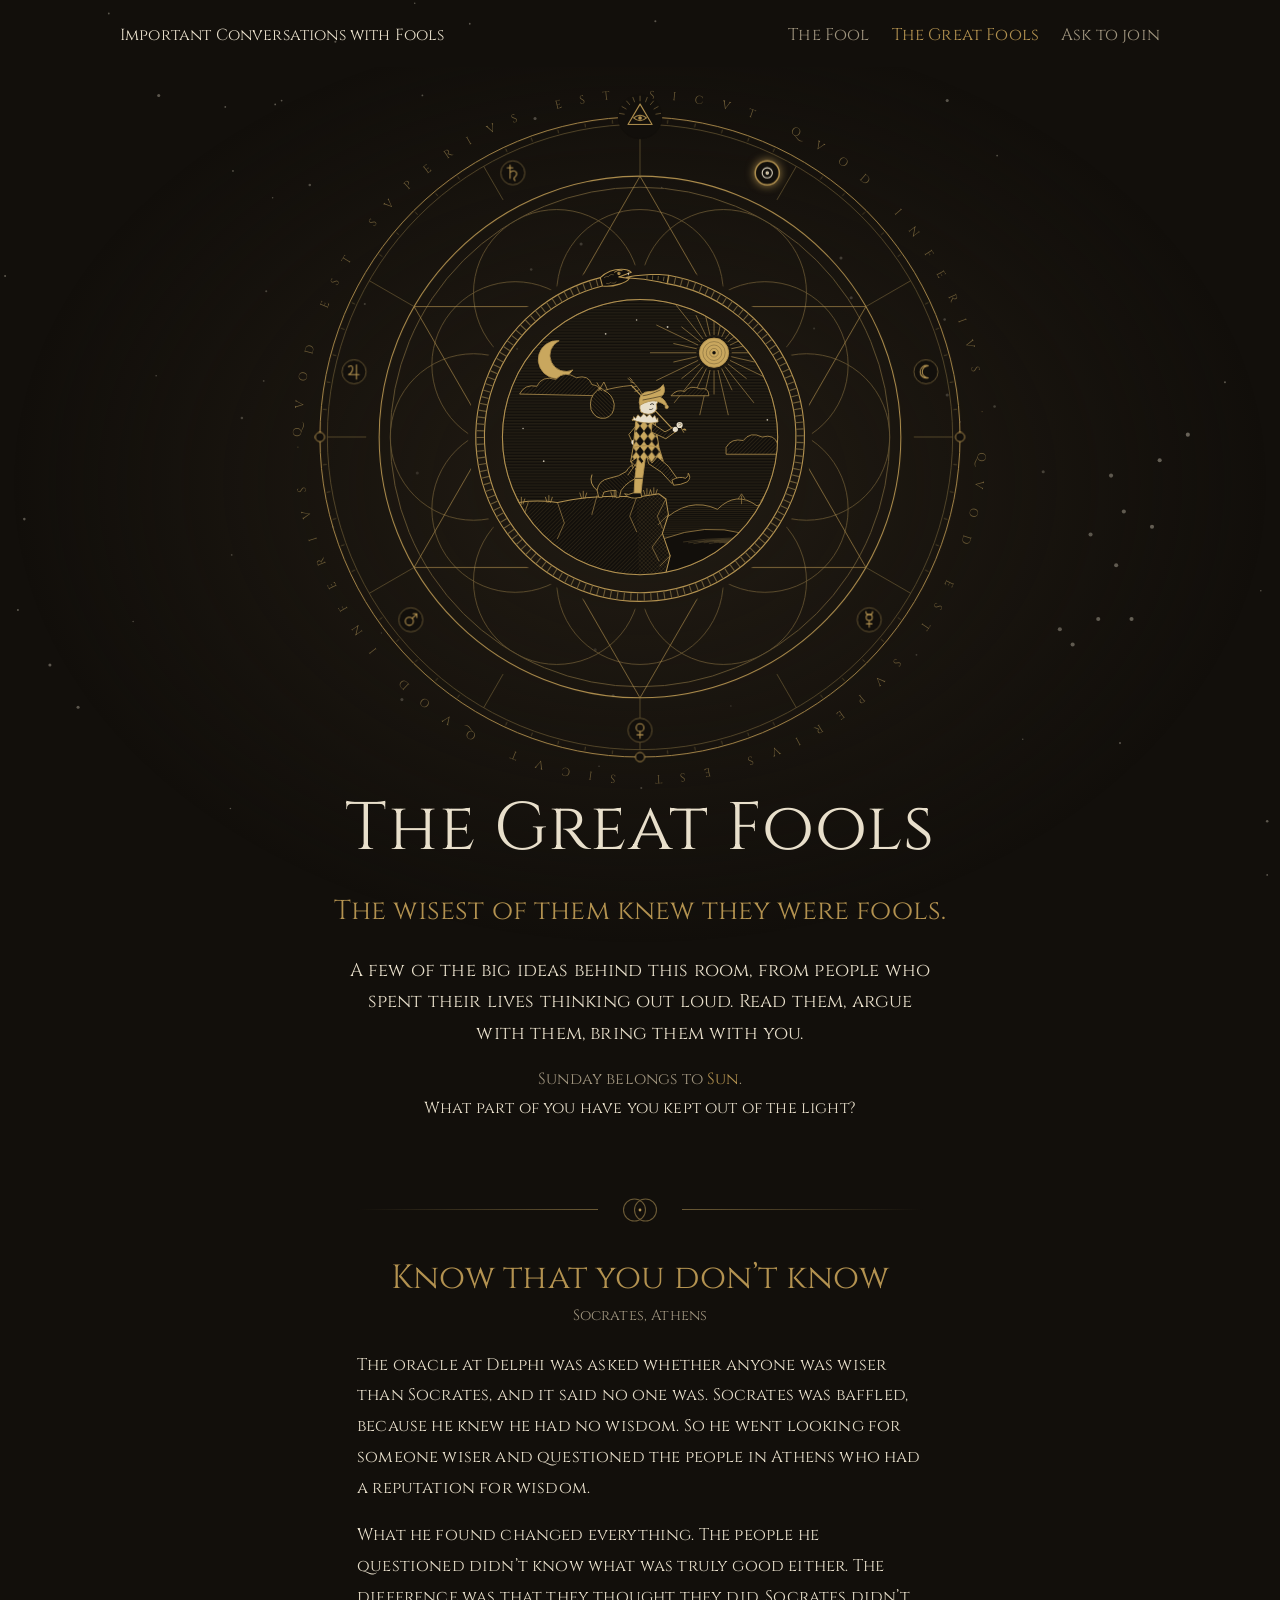
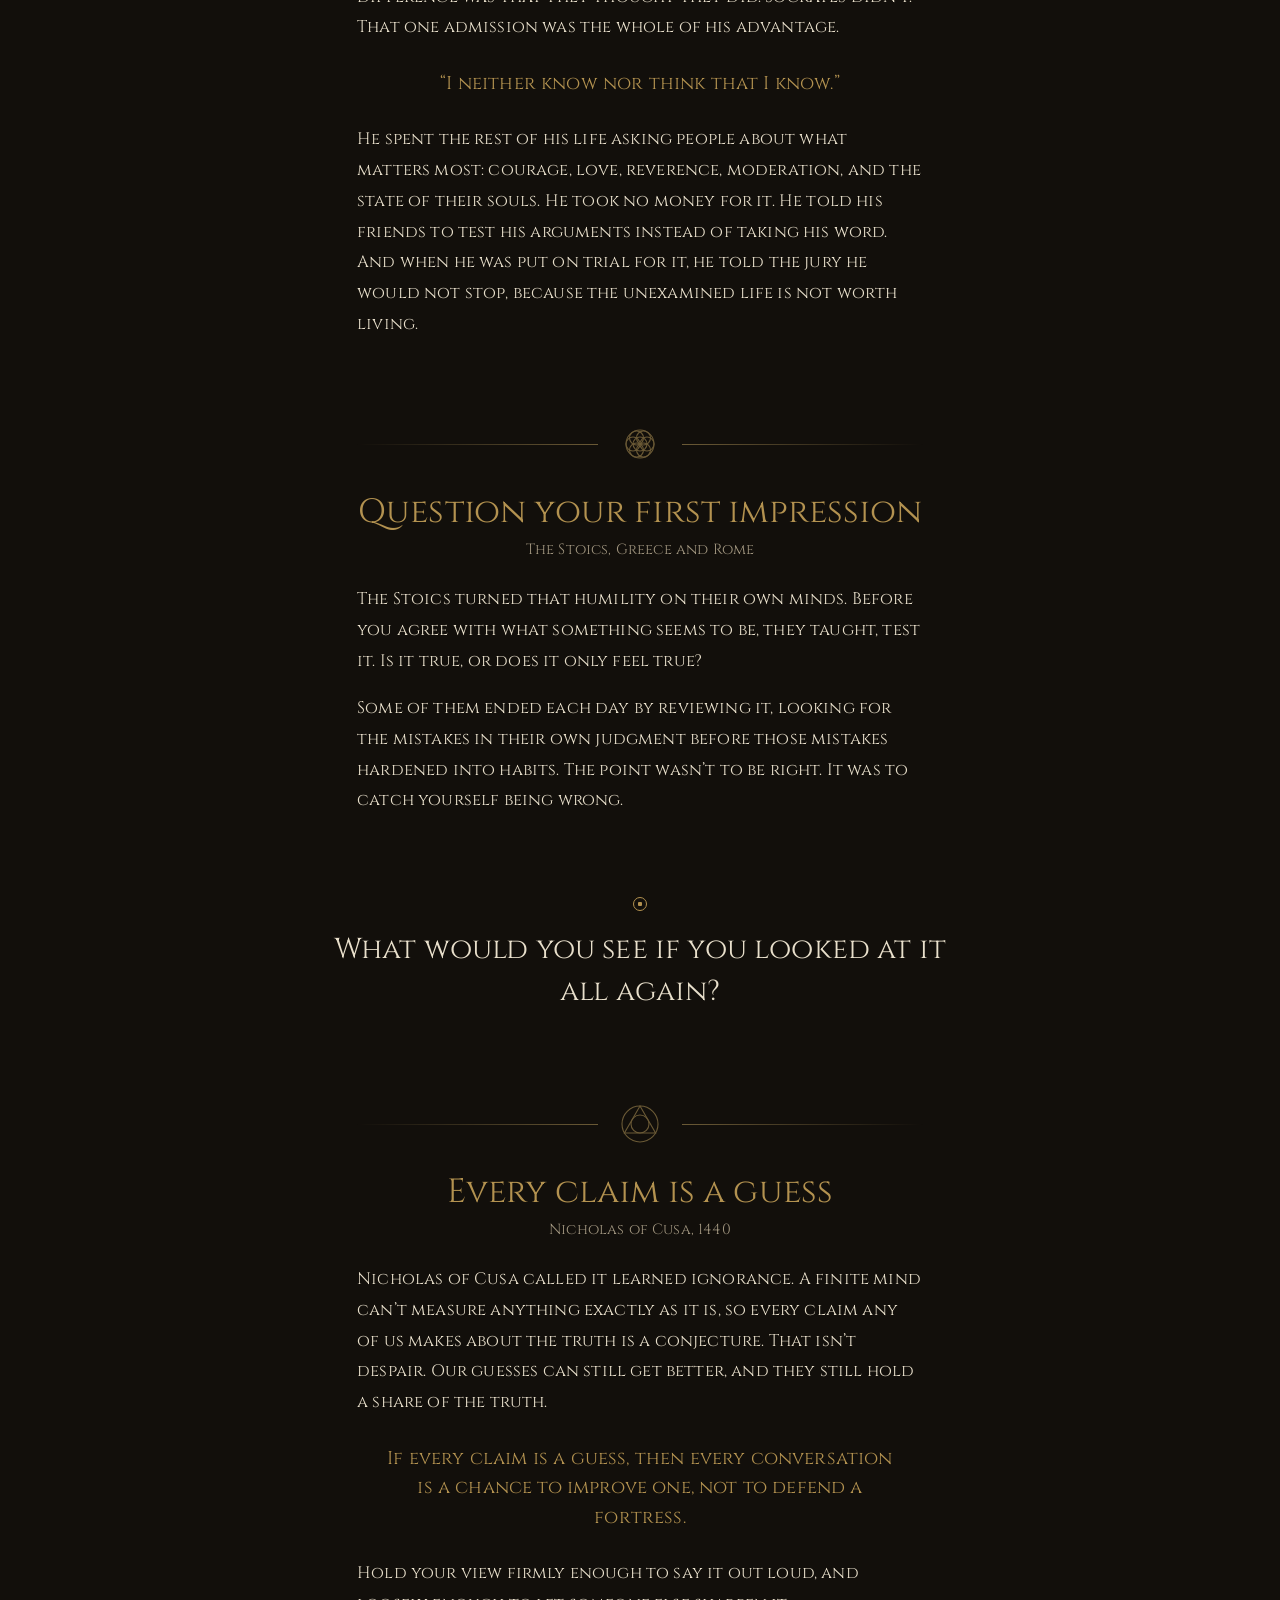
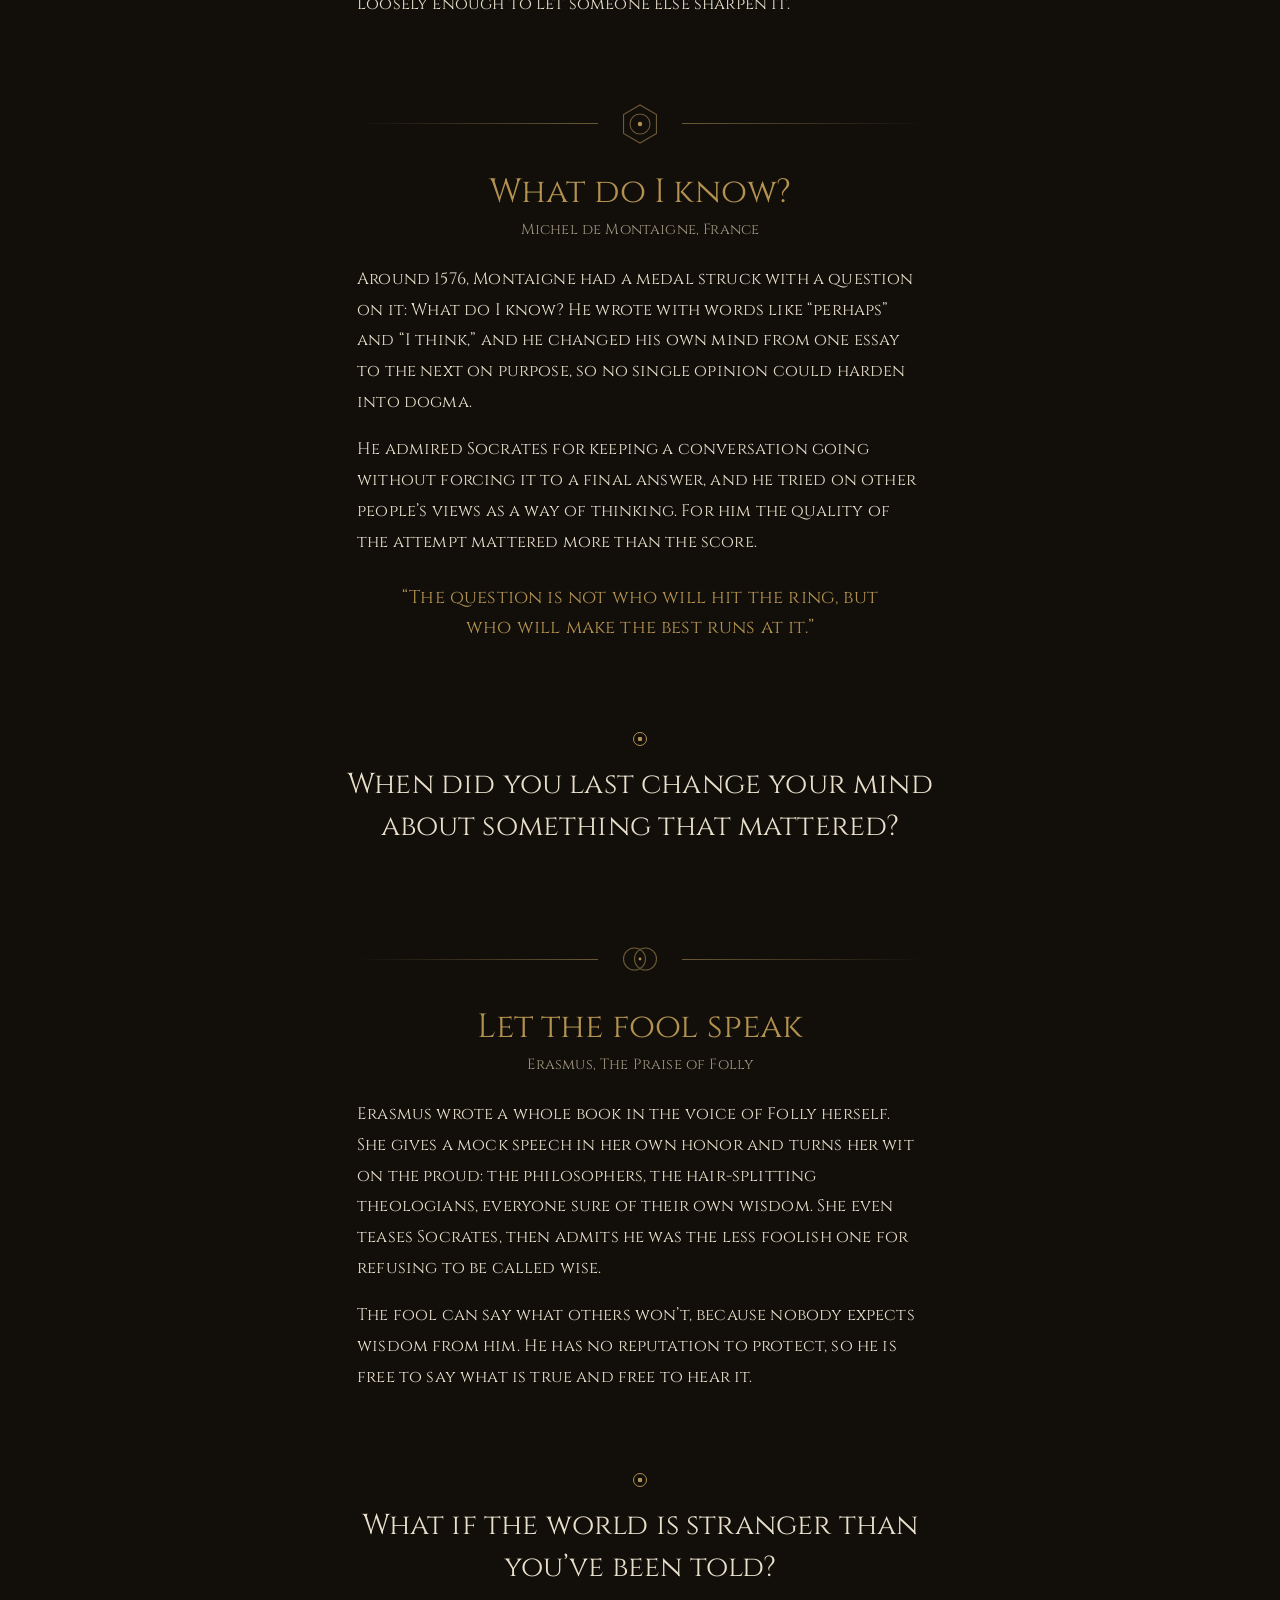
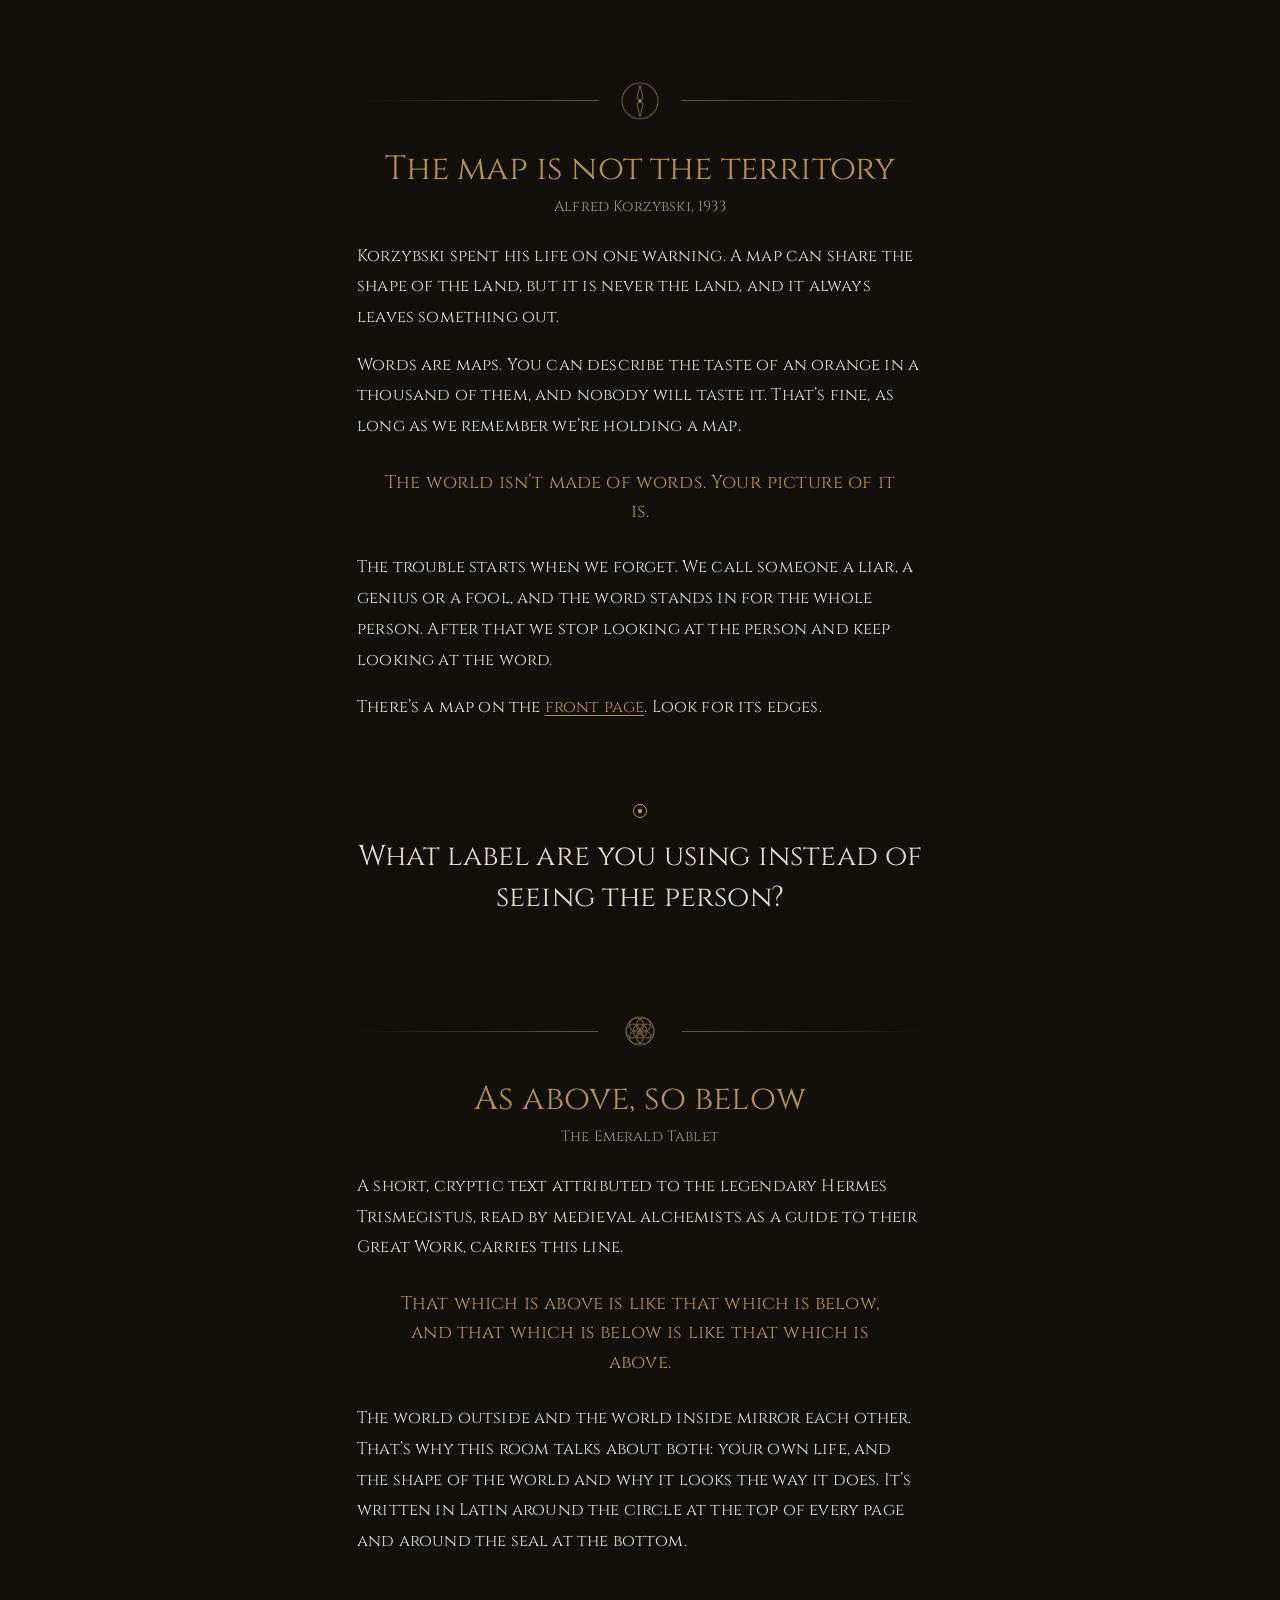
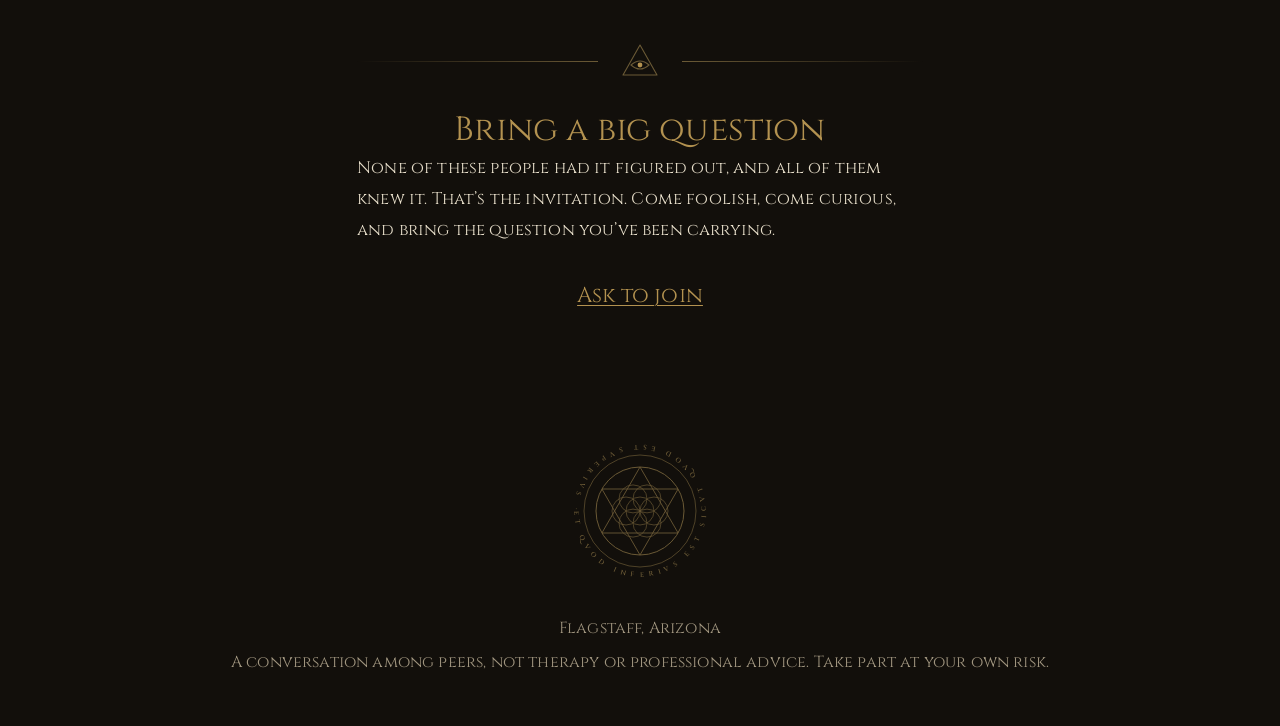
==== commit 37ec68b9: "Reword the question after the Korzybski entry Co-Authored-By: Claude Opus 5.5 <noreply@anthropic.com" ====
--- a/great-fools.html
+++ b/great-fools.html
@@ -305,7 +305,7 @@
   <p>The trouble starts when we forget. We call someone a liar, a genius or a fool, and the word stands in for the whole person. After that we stop looking at the person and keep looking at the word.</p>
   <p>There’s a map on the <a href="index.html#edges">front page</a>. Look for its edges.</p>
 </section>
-<p class="muse">What word are you using in place of someone you’ve stopped looking at?</p>
+<p class="muse">What label are you using instead of seeing the person?</p>
 <section class="part col idea">
   <div class="mark r" aria-hidden="true"><svg viewBox="0 0 48 48"><circle cx="24" cy="24" r="7" fill="none" stroke="currentColor" stroke-width="1.1"/><circle cx="31.00" cy="24.00" r="7" fill="none" stroke="currentColor" stroke-width="1.1"/><circle cx="27.50" cy="30.06" r="7" fill="none" stroke="currentColor" stroke-width="1.1"/><circle cx="20.50" cy="30.06" r="7" fill="none" stroke="currentColor" stroke-width="1.1"/><circle cx="17.00" cy="24.00" r="7" fill="none" stroke="currentColor" stroke-width="1.1"/><circle cx="20.50" cy="17.94" r="7" fill="none" stroke="currentColor" stroke-width="1.1"/><circle cx="27.50" cy="17.94" r="7" fill="none" stroke="currentColor" stroke-width="1.1"/><circle cx="24" cy="24" r="14" fill="none" stroke="currentColor" stroke-width="1.1"/></svg></div>
   <h2>As above, so below</h2>
